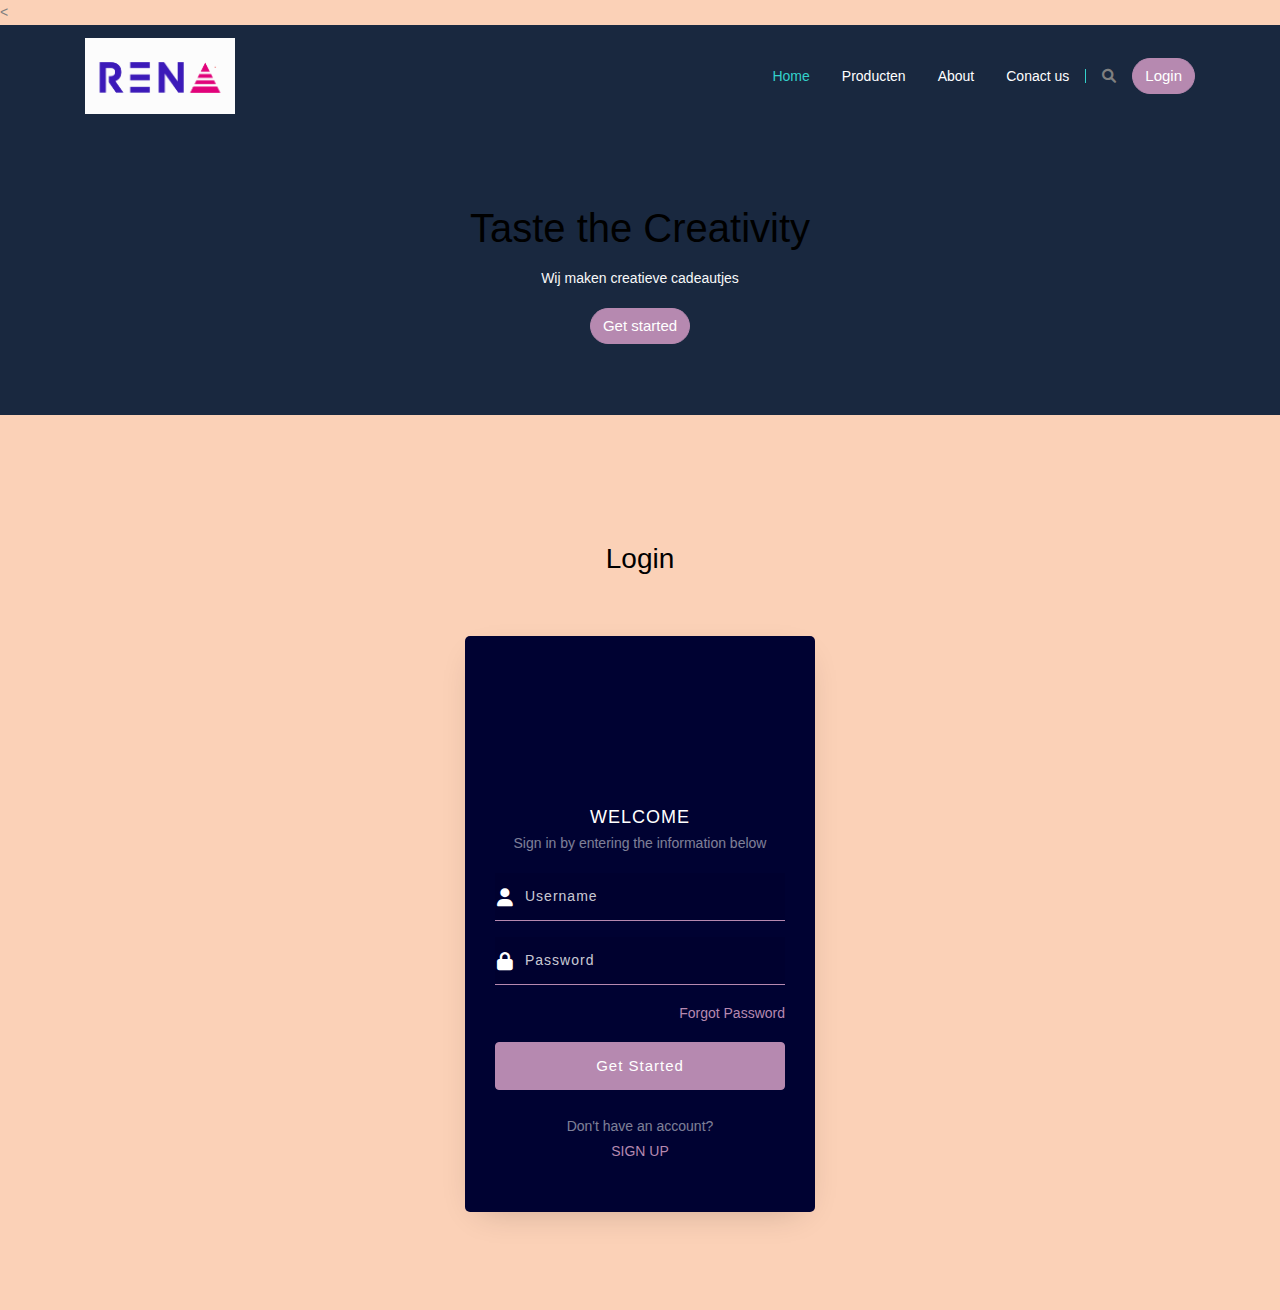
==== login.html @ e77331bd "form aanpaseing" ====
<<!DOCTYPE html>
<html lang="en">
<head>
    <meta charset="UTF-8">
    <meta name="viewport" content="width=device-width, initial-scale=1.0">
    <title>Document</title>
    <link rel="stylesheet" href="css/bootstrap.min.css">
    <link rel="stylesheet" href="css/all.min.css">
    <link rel="stylesheet" href="css/rena.css">
</head>
       <body>
         <!--start navbar-->

        
         <nav class="navbar navbar-expand-lg sticky-top">
            <div class="container">
              <a class="navbar-brand" href="#"><img src="imags/logo.png" alt="" width="150px"></a>
              <button class="navbar-toggler" type="button" data-bs-toggle="collapse" data-bs-target="#main" aria-controls="main" aria-expanded="false" aria-label="Toggle navigation">
                <i class="fa-solid fa-bars"></i>              </button>
              <div class="collapse navbar-collapse" id="main">
                <ul class="navbar-nav ms-auto mb-2 mb-lg-0">
                  <li class="nav-item">
                    <a class="nav-link p-lg-3 active" aria-current="page" href="index.html">Home</a>
                  </li>
                  <li class="nav-item">
                    <a class="nav-link p-lg-3 " href="#">Producten</a>
                  </li>
                  <li class="nav-item">
                    <a class="nav-link p-lg-3 " href="#">About </a>
                  </li>
                  <li class="nav-item">
                    <a class="nav-link p-lg-3 " href="#">Conact us</a>
                  </li>
                </ul>
                <div class="search ps-3 pe-3">
                  <i class="fa-solid fa-magnifying-glass"></i>
                </div>
                <a class="btn btn-primary rounded-pill main-btn"  target="_blank" href="login.html">Login </a>
              </div>
            </div>
          </nav>
    

        <!--End navbar-->

        <!--landing-->

            <div class="landing d-flex justify-content-center align-items-center">
              <div class="text-center text-light">
                  <h1>Taste the Creativity</h1>
                  <p>Wij maken creatieve cadeautjes</p>
                  <a class="btn btn-primary rounded-pill main-btn" href="">Get started</a>
              </div>
            </div>
            
          <!--landing-->
<br>


    <!--start form-->

        <section class="ftco-section">
            <div class="container">
            <div class="row justify-content-center">
            <div class="col-md-6 text-center mb-5">
            <h2 class="heading-section">Login</h2>
            </div>
            </div>
            <div class="row justify-content-center">
            <div class="col-md-6 col-lg-4">
            <div class="login-wrap py-5">
            <div class="img d-flex align-items-center justify-content-center" style="background-image: url(images/bg.jpg);"></div>
            <h3 class="text-center mb-0">Welcome</h3>
            <p class="text-center">Sign in by entering the information below</p>
            <form action="#" class="login-form">
            <div class="form-group">
            <div class="icon d-flex align-items-center justify-content-center"><span class="fa fa-user"></span></div>
            <input type="text" class="form-control" placeholder="Username" required="">
            </div>
            <div class="form-group">
            <div class="icon d-flex align-items-center justify-content-center"><span class="fa fa-lock"></span></div>
            <input type="password" class="form-control" placeholder="Password" required="">
            </div>
            <div class="form-group d-md-flex">
            <div class="w-100 text-md-right">
            <a href="#">Forgot Password</a>
            </div>
            </div>
            <div class="form-group">
            <button type="submit" class="btn form-control btn-primary rounded submit px-3">Get Started</button>
            </div>
            </form>
            <div class="w-100 text-center mt-4 text">
            <p class="mb-0">Don't have an account?</p>
            <a href="#">Sign Up</a>
            </div>
            </div>
            </div>
            </div>
            </div>
            </section>
            <!--end form-->

       </body>
</html>
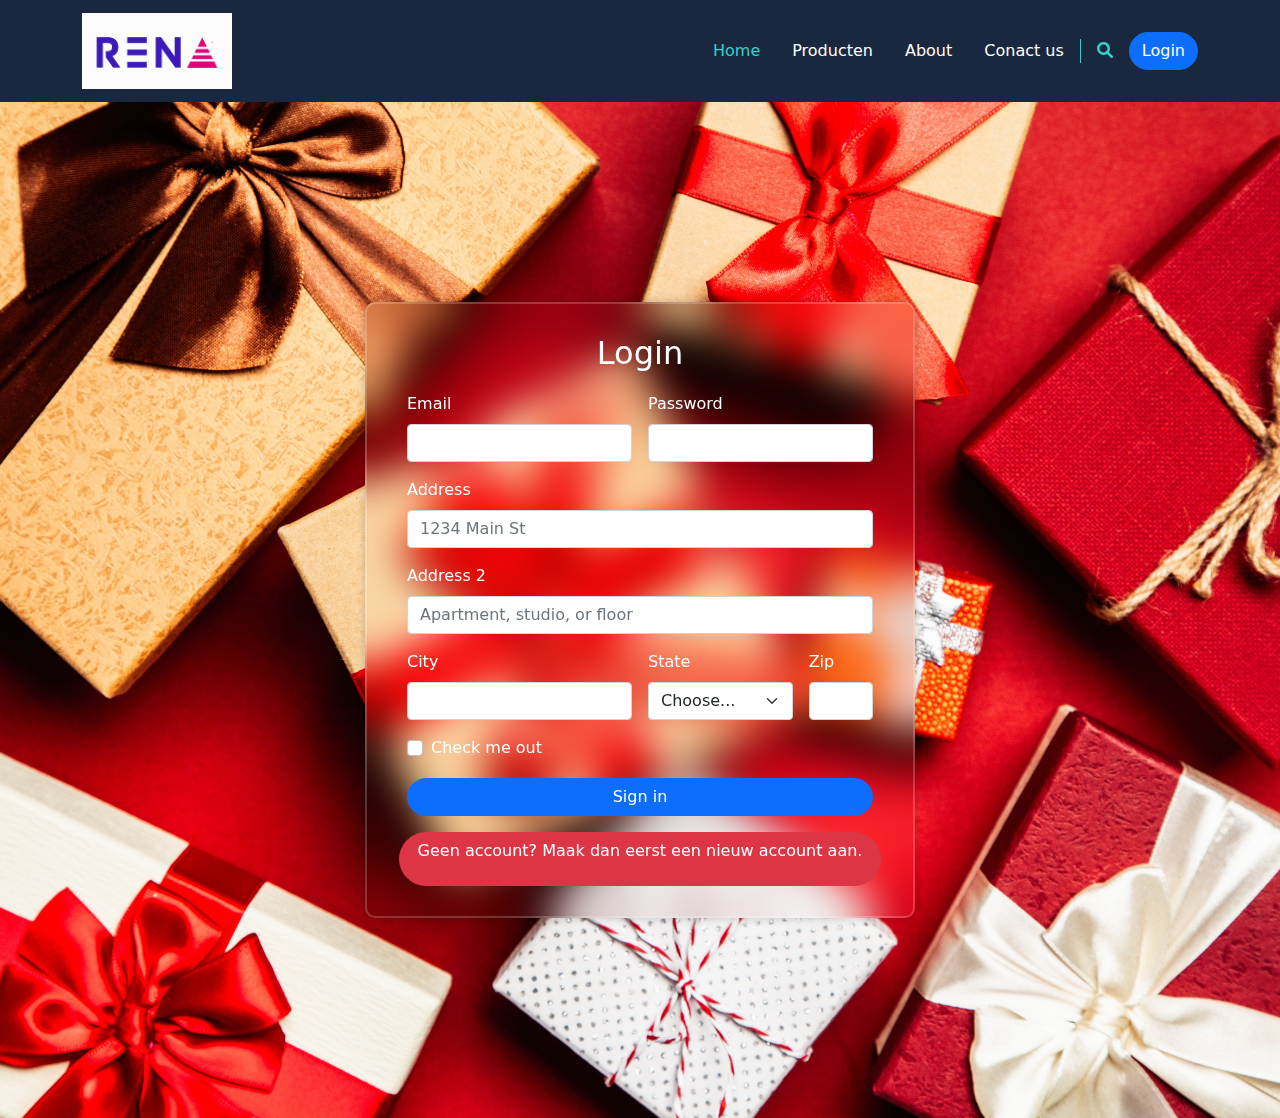
==== commit db2887dc: "form login" ====
--- a/login.html
+++ b/login.html
@@ -1,4 +1,4 @@
-<<!DOCTYPE html>
+<!DOCTYPE html>
 <html lang="en">
 <head>
     <meta charset="UTF-8">
@@ -8,98 +8,109 @@
     <link rel="stylesheet" href="css/all.min.css">
     <link rel="stylesheet" href="css/rena.css">
 </head>
-       <body>
-         <!--start navbar-->
+          <body>
+
+        <!--start navbar-->
 
         
-         <nav class="navbar navbar-expand-lg sticky-top">
-            <div class="container">
-              <a class="navbar-brand" href="#"><img src="imags/logo.png" alt="" width="150px"></a>
-              <button class="navbar-toggler" type="button" data-bs-toggle="collapse" data-bs-target="#main" aria-controls="main" aria-expanded="false" aria-label="Toggle navigation">
-                <i class="fa-solid fa-bars"></i>              </button>
-              <div class="collapse navbar-collapse" id="main">
-                <ul class="navbar-nav ms-auto mb-2 mb-lg-0">
-                  <li class="nav-item">
-                    <a class="nav-link p-lg-3 active" aria-current="page" href="index.html">Home</a>
-                  </li>
-                  <li class="nav-item">
-                    <a class="nav-link p-lg-3 " href="#">Producten</a>
-                  </li>
-                  <li class="nav-item">
-                    <a class="nav-link p-lg-3 " href="#">About </a>
-                  </li>
-                  <li class="nav-item">
-                    <a class="nav-link p-lg-3 " href="#">Conact us</a>
-                  </li>
-                </ul>
-                <div class="search ps-3 pe-3">
-                  <i class="fa-solid fa-magnifying-glass"></i>
-                </div>
-                <a class="btn btn-primary rounded-pill main-btn"  target="_blank" href="login.html">Login </a>
+        <nav class="navbar navbar-expand-lg sticky-top">
+          <div class="container">
+            <a class="navbar-brand" href="#"><img src="imags/logo.png" alt="" width="150px"></a>
+            <button class="navbar-toggler" type="button" data-bs-toggle="collapse" data-bs-target="#main" aria-controls="main" aria-expanded="false" aria-label="Toggle navigation">
+              <i class="fa-solid fa-bars"></i>              </button>
+            <div class="collapse navbar-collapse" id="main">
+              <ul class="navbar-nav ms-auto mb-2 mb-lg-0">
+                <li class="nav-item">
+                  <a class="nav-link p-lg-3 active" aria-current="page" href="index.html">Home</a>
+                </li>
+                <li class="nav-item">
+                  <a class="nav-link p-lg-3 " href="#">Producten</a>
+                </li>
+                <li class="nav-item">
+                  <a class="nav-link p-lg-3 " href="#">About </a>
+                </li>
+                <li class="nav-item">
+                  <a class="nav-link p-lg-3 " href="#">Conact us</a>
+                </li>
+              </ul>
+              <div class="search ps-3 pe-3">
+                <i class="fa-solid fa-magnifying-glass"></i>
               </div>
+              <a class="btn btn-primary rounded-pill main-btn"  target="_blank" href="login.html">Login </a>
             </div>
-          </nav>
-    
+          </div>
+        </nav>
+  
 
-        <!--End navbar-->
+      <!--End navbar-->
 
-        <!--landing-->
-
-            <div class="landing d-flex justify-content-center align-items-center">
-              <div class="text-center text-light">
-                  <h1>Taste the Creativity</h1>
-                  <p>Wij maken creatieve cadeautjes</p>
-                  <a class="btn btn-primary rounded-pill main-btn" href="">Get started</a>
-              </div>
-            </div>
-            
-          <!--landing-->
-<br>
 
 
     <!--start form-->
 
-        <section class="ftco-section">
-            <div class="container">
-            <div class="row justify-content-center">
-            <div class="col-md-6 text-center mb-5">
-            <h2 class="heading-section">Login</h2>
+        
+     <div class="formlogind">
+      <div class="backgrnodfrom">
+           <div class="login-container">
+            <h2>Login</h2>
+           <form class="row g-3">
+            <div class="col-md-6">
+              <label for="inputEmail4" class="form-label">Email</label>
+              <input type="email" class="form-control" id="inputEmail4">
             </div>
+            <div class="col-md-6">
+              <label for="inputPassword4" class="form-label">Password</label>
+              <input type="password" class="form-control" id="inputPassword4">
             </div>
-            <div class="row justify-content-center">
-            <div class="col-md-6 col-lg-4">
-            <div class="login-wrap py-5">
-            <div class="img d-flex align-items-center justify-content-center" style="background-image: url(images/bg.jpg);"></div>
-            <h3 class="text-center mb-0">Welcome</h3>
-            <p class="text-center">Sign in by entering the information below</p>
-            <form action="#" class="login-form">
-            <div class="form-group">
-            <div class="icon d-flex align-items-center justify-content-center"><span class="fa fa-user"></span></div>
-            <input type="text" class="form-control" placeholder="Username" required="">
+            <div class="col-12">
+              <label for="inputAddress" class="form-label">Address</label>
+              <input type="text" class="form-control" id="inputAddress" placeholder="1234 Main St">
             </div>
-            <div class="form-group">
-            <div class="icon d-flex align-items-center justify-content-center"><span class="fa fa-lock"></span></div>
-            <input type="password" class="form-control" placeholder="Password" required="">
+            <div class="col-12">
+              <label for="inputAddress2" class="form-label">Address 2</label>
+              <input type="text" class="form-control" id="inputAddress2" placeholder="Apartment, studio, or floor">
             </div>
-            <div class="form-group d-md-flex">
-            <div class="w-100 text-md-right">
-            <a href="#">Forgot Password</a>
+            <div class="col-md-6">
+              <label for="inputCity" class="form-label">City</label>
+              <input type="text" class="form-control" id="inputCity">
             </div>
+            <div class="col-md-4">
+              <label for="inputState" class="form-label">State</label>
+              <select id="inputState" class="form-select">
+                <option selected>Choose...</option>
+                <option>...</option>
+              </select>
             </div>
-            <div class="form-group">
-            <button type="submit" class="btn form-control btn-primary rounded submit px-3">Get Started</button>
+            <div class="col-md-2">
+              <label for="inputZip" class="form-label">Zip</label>
+              <input type="text" class="form-control" id="inputZip">
             </div>
-            </form>
-            <div class="w-100 text-center mt-4 text">
-            <p class="mb-0">Don't have an account?</p>
-            <a href="#">Sign Up</a>
+            <div class="col-12">
+              <div class="form-check">
+                <input class="form-check-input" type="checkbox" id="gridCheck">
+                <label class="form-check-label" for="gridCheck">
+                 Check me out 
+                </label>
+              </div>
             </div>
+            <div class="col-12">
+              <button type="submit" class="btn btn-primary w-100 rounded-pill">Sign in</button>
             </div>
+            <div class="registeren btn btn-danger w-60 rounded-pill">
+            <div class="register-link gray-100">
+              <p>Geen account? Maak dan eerst een nieuw account aan. </div>
             </div>
-            </div>
-            </div>
-            </section>
+          </div> 
+        </div>
+          </form></div>
+        
             <!--end form-->
 
+
+
+             <!--js fils-->
+    <script src="js/bootstrap.bundle.min.js"></script>
+    <script src="js/all.min.js"></script>
+<!-- End js fils-->
        </body>
 </html>--- a/css/rena.css
+++ b/css/rena.css
@@ -90,8228 +90,60 @@
 
    /*form css van login 9 */
 
-   /*!
- * Bootstrap v4.3.1 (https://getbootstrap.com/)
- * Copyright 2011-2019 The Bootstrap Authors
- * Copyright 2011-2019 Twitter, Inc.
- * Licensed under MIT (https://github.com/twbs/bootstrap/blob/master/LICENSE)
- */
+   .login-container {
+    width: 550px;
+    background: transparent;
+    border: 2px solid  rgb(255, 255, 250, .2);
+    backdrop-filter: blur(20px);
+    box-shadow: 0 0 10px rgba(0, 0, 0, .2);
+    color: white;
+    border-radius: 10px;
+    padding: 30px 40px;
+    margin: 200px;
+  }
+  
+  .login-container h2 {
+    text-align: center;
+    margin-bottom: 20px;
+  }
+  
+  .input-field {
+    margin-bottom: 20px;
+  }
+  
+  .input-field label {
+    display: block;
+    margin-bottom: 5px;
+  }
+  
+  .input-field input {
+    width: 100%;
+    padding: 5px;
+    box-sizing: border-box;
+  }
+  
+  .login-btn {
+    width: 100%;
+    padding: 8px;
+    background-color: #007BFF;
+    color: white;
+    border: none;
+    cursor: pointer;
+    transition: background-color 0.3s;
+  }
+  
+  .login-btn:hover {
+    background-color: #0056b3;
+  }
+  
+  .formlogind{
+  display: flex;
+  justify-content: center;
+  align-items: center;
+  min-width: 100vh;
+    background: url(/imags/pexels-george-dolgikh-1666065.jpg) no-repeat;
+    background-size: cover;
+    background-position: center;
+  }
 
-  bottom: -.25em; }
-
-  sup {
-    top: -.5em; }
-  
-  a {
-    color: #007bff;
-    text-decoration: none;
-    background-color: transparent; }
-    a:hover {
-      color: #0056b3;
-      text-decoration: underline; }
-  
-  a:not([href]):not([tabindex]) {
-    color: inherit;
-    text-decoration: none; }
-    a:not([href]):not([tabindex]):hover, a:not([href]):not([tabindex]):focus {
-      color: inherit;
-      text-decoration: none; }
-    a:not([href]):not([tabindex]):focus {
-      outline: 0; }
-  
-  pre,
-  code,
-  kbd,
-  samp {
-    font-family: SFMono-Regular, Menlo, Monaco, Consolas, "Liberation Mono", "Courier New", monospace;
-    font-size: 1em; }
-  
-  pre {
-    margin-top: 0;
-    margin-bottom: 1rem;
-    overflow: auto; }
-  
-  figure {
-    margin: 0 0 1rem; }
-  
-  img {
-    vertical-align: middle;
-    border-style: none; }
-  
-  svg {
-    overflow: hidden;
-    vertical-align: middle; }
-  
-  table {
-    border-collapse: collapse; }
-  
-  caption {
-    padding-top: 0.75rem;
-    padding-bottom: 0.75rem;
-    color: #6c757d;
-    text-align: left;
-    caption-side: bottom; }
-  
-  th {
-    text-align: inherit; }
-  
-  label {
-    display: inline-block;
-    margin-bottom: 0.5rem; }
-  
-  button {
-    border-radius: 0; }
-  
-  button:focus {
-    outline: 1px dotted;
-    outline: 5px auto -webkit-focus-ring-color; }
-  
-  input,
-  button,
-  select,
-  optgroup,
-  textarea {
-    margin: 0;
-    font-family: inherit;
-    font-size: inherit;
-    line-height: inherit; }
-  
-  button,
-  input {
-    overflow: visible; }
-  
-  button,
-  select {
-    text-transform: none; }
-  
-  select {
-    word-wrap: normal; }
-  
-  button,
-  [type="button"],
-  [type="reset"],
-  [type="submit"] {
-    -webkit-appearance: button; }
-  
-  button:not(:disabled),
-  [type="button"]:not(:disabled),
-  [type="reset"]:not(:disabled),
-  [type="submit"]:not(:disabled) {
-    cursor: pointer; }
-  
-  button::-moz-focus-inner,
-  [type="button"]::-moz-focus-inner,
-  [type="reset"]::-moz-focus-inner,
-  [type="submit"]::-moz-focus-inner {
-    padding: 0;
-    border-style: none; }
-  
-  input[type="radio"],
-  input[type="checkbox"] {
-    -webkit-box-sizing: border-box;
-    box-sizing: border-box;
-    padding: 0; }
-  
-  input[type="date"],
-  input[type="time"],
-  input[type="datetime-local"],
-  input[type="month"] {
-    -webkit-appearance: listbox; }
-  
-  textarea {
-    overflow: auto;
-    resize: vertical; }
-  
-  fieldset {
-    min-width: 0;
-    padding: 0;
-    margin: 0;
-    border: 0; }
-  
-  legend {
-    display: block;
-    width: 100%;
-    max-width: 100%;
-    padding: 0;
-    margin-bottom: .5rem;
-    font-size: 1.5rem;
-    line-height: inherit;
-    color: inherit;
-    white-space: normal; }
-  
-  progress {
-    vertical-align: baseline; }
-  
-  [type="number"]::-webkit-inner-spin-button,
-  [type="number"]::-webkit-outer-spin-button {
-    height: auto; }
-  
-  [type="search"] {
-    outline-offset: -2px;
-    -webkit-appearance: none; }
-  
-  [type="search"]::-webkit-search-decoration {
-    -webkit-appearance: none; }
-  
-  ::-webkit-file-upload-button {
-    font: inherit;
-    -webkit-appearance: button; }
-  
-  output {
-    display: inline-block; }
-  
-  summary {
-    display: list-item;
-    cursor: pointer; }
-  
-  template {
-    display: none; }
-  
-  [hidden] {
-    display: none !important; }
-  
-  h1, h2, h3, h4, h5, h6,
-  .h1, .h2, .h3, .h4, .h5, .h6 {
-    margin-bottom: 0.5rem;
-    font-weight: 500;
-    line-height: 1.2; }
-  
-  h1, .h1 {
-    font-size: 2.5rem; }
-  
-  h2, .h2 {
-    font-size: 2rem; }
-  
-  h3, .h3 {
-    font-size: 1.75rem; }
-  
-  h4, .h4 {
-    font-size: 1.5rem; }
-  
-  h5, .h5 {
-    font-size: 1.25rem; }
-  
-  h6, .h6 {
-    font-size: 1rem; }
-  
-  .lead {
-    font-size: 1.25rem;
-    font-weight: 300; }
-  
-  .display-1 {
-    font-size: 6rem;
-    font-weight: 300;
-    line-height: 1.2; }
-  
-  .display-2 {
-    font-size: 5.5rem;
-    font-weight: 300;
-    line-height: 1.2; }
-  
-  .display-3 {
-    font-size: 4.5rem;
-    font-weight: 300;
-    line-height: 1.2; }
-  
-  .display-4 {
-    font-size: 3.5rem;
-    font-weight: 300;
-    line-height: 1.2; }
-  
-  hr {
-    margin-top: 1rem;
-    margin-bottom: 1rem;
-    border: 0;
-    border-top: 1px solid rgba(0, 0, 0, 0.1); }
-  
-  small,
-  .small {
-    font-size: 80%;
-    font-weight: 400; }
-  
-  mark,
-  .mark {
-    padding: 0.2em;
-    background-color: #fcf8e3; }
-  
-  .list-unstyled {
-    padding-left: 0;
-    list-style: none; }
-  
-  .list-inline {
-    padding-left: 0;
-    list-style: none; }
-  
-  .list-inline-item {
-    display: inline-block; }
-    .list-inline-item:not(:last-child) {
-      margin-right: 0.5rem; }
-  
-  .initialism {
-    font-size: 90%;
-    text-transform: uppercase; }
-  
-  .blockquote {
-    margin-bottom: 1rem;
-    font-size: 1.25rem; }
-  
-  .blockquote-footer {
-    display: block;
-    font-size: 80%;
-    color: #6c757d; }
-    .blockquote-footer::before {
-      content: "\2014\00A0"; }
-  
-  .img-fluid {
-    max-width: 100%;
-    height: auto; }
-  
-  .img-thumbnail {
-    padding: 0.25rem;
-    background-color: #fff;
-    border: 1px solid #dee2e6;
-    border-radius: 0.25rem;
-    max-width: 100%;
-    height: auto; }
-  
-  .figure {
-    display: inline-block; }
-  
-  .figure-img {
-    margin-bottom: 0.5rem;
-    line-height: 1; }
-  
-  .figure-caption {
-    font-size: 90%;
-    color: #6c757d; }
-  
-  code {
-    font-size: 87.5%;
-    color: #e83e8c;
-    word-break: break-word; }
-    a > code {
-      color: inherit; }
-  
-  kbd {
-    padding: 0.2rem 0.4rem;
-    font-size: 87.5%;
-    color: #fff;
-    background-color: #212529;
-    border-radius: 0.2rem; }
-    kbd kbd {
-      padding: 0;
-      font-size: 100%;
-      font-weight: 700; }
-  
-  pre {
-    display: block;
-    font-size: 87.5%;
-    color: #212529; }
-    pre code {
-      font-size: inherit;
-      color: inherit;
-      word-break: normal; }
-  
-  .pre-scrollable {
-    max-height: 340px;
-    overflow-y: scroll; }
-  
-  .container {
-    width: 100%;
-    padding-right: 15px;
-    padding-left: 15px;
-    margin-right: auto;
-    margin-left: auto; }
-    @media (min-width: 576px) {
-      .container {
-        max-width: 540px; } }
-    @media (min-width: 768px) {
-      .container {
-        max-width: 720px; } }
-    @media (min-width: 992px) {
-      .container {
-        max-width: 960px; } }
-    @media (min-width: 1200px) {
-      .container {
-        max-width: 1140px; } }
-  
-  .container-fluid {
-    width: 100%;
-    padding-right: 15px;
-    padding-left: 15px;
-    margin-right: auto;
-    margin-left: auto; }
-  
-  .row {
-    display: -webkit-box;
-    display: -ms-flexbox;
-    display: flex;
-    -ms-flex-wrap: wrap;
-    flex-wrap: wrap;
-    margin-right: -15px;
-    margin-left: -15px; }
-  
-  .no-gutters {
-    margin-right: 0;
-    margin-left: 0; }
-    .no-gutters > .col,
-    .no-gutters > [class*="col-"] {
-      padding-right: 0;
-      padding-left: 0; }
-  
-  .col-1, .col-2, .col-3, .col-4, .col-5, .col-6, .col-7, .col-8, .col-9, .col-10, .col-11, .col-12, .col,
-  .col-auto, .col-sm-1, .col-sm-2, .col-sm-3, .col-sm-4, .col-sm-5, .col-sm-6, .col-sm-7, .col-sm-8, .col-sm-9, .col-sm-10, .col-sm-11, .col-sm-12, .col-sm,
-  .col-sm-auto, .col-md-1, .col-md-2, .col-md-3, .col-md-4, .col-md-5, .col-md-6, .col-md-7, .col-md-8, .col-md-9, .col-md-10, .col-md-11, .col-md-12, .col-md,
-  .col-md-auto, .col-lg-1, .col-lg-2, .col-lg-3, .col-lg-4, .col-lg-5, .col-lg-6, .col-lg-7, .col-lg-8, .col-lg-9, .col-lg-10, .col-lg-11, .col-lg-12, .col-lg,
-  .col-lg-auto, .col-xl-1, .col-xl-2, .col-xl-3, .col-xl-4, .col-xl-5, .col-xl-6, .col-xl-7, .col-xl-8, .col-xl-9, .col-xl-10, .col-xl-11, .col-xl-12, .col-xl,
-  .col-xl-auto {
-    position: relative;
-    width: 100%;
-    padding-right: 15px;
-    padding-left: 15px; }
-  
-  .col {
-    -ms-flex-preferred-size: 0;
-    flex-basis: 0;
-    -webkit-box-flex: 1;
-    -ms-flex-positive: 1;
-    flex-grow: 1;
-    max-width: 100%; }
-  
-  .col-auto {
-    -webkit-box-flex: 0;
-    -ms-flex: 0 0 auto;
-    flex: 0 0 auto;
-    width: auto;
-    max-width: 100%; }
-  
-  .col-1 {
-    -webkit-box-flex: 0;
-    -ms-flex: 0 0 8.33333%;
-    flex: 0 0 8.33333%;
-    max-width: 8.33333%; }
-  
-  .col-2 {
-    -webkit-box-flex: 0;
-    -ms-flex: 0 0 16.66667%;
-    flex: 0 0 16.66667%;
-    max-width: 16.66667%; }
-  
-  .col-3 {
-    -webkit-box-flex: 0;
-    -ms-flex: 0 0 25%;
-    flex: 0 0 25%;
-    max-width: 25%; }
-  
-  .col-4 {
-    -webkit-box-flex: 0;
-    -ms-flex: 0 0 33.33333%;
-    flex: 0 0 33.33333%;
-    max-width: 33.33333%; }
-  
-  .col-5 {
-    -webkit-box-flex: 0;
-    -ms-flex: 0 0 41.66667%;
-    flex: 0 0 41.66667%;
-    max-width: 41.66667%; }
-  
-  .col-6 {
-    -webkit-box-flex: 0;
-    -ms-flex: 0 0 50%;
-    flex: 0 0 50%;
-    max-width: 50%; }
-  
-  .col-7 {
-    -webkit-box-flex: 0;
-    -ms-flex: 0 0 58.33333%;
-    flex: 0 0 58.33333%;
-    max-width: 58.33333%; }
-  
-  .col-8 {
-    -webkit-box-flex: 0;
-    -ms-flex: 0 0 66.66667%;
-    flex: 0 0 66.66667%;
-    max-width: 66.66667%; }
-  
-  .col-9 {
-    -webkit-box-flex: 0;
-    -ms-flex: 0 0 75%;
-    flex: 0 0 75%;
-    max-width: 75%; }
-  
-  .col-10 {
-    -webkit-box-flex: 0;
-    -ms-flex: 0 0 83.33333%;
-    flex: 0 0 83.33333%;
-    max-width: 83.33333%; }
-  
-  .col-11 {
-    -webkit-box-flex: 0;
-    -ms-flex: 0 0 91.66667%;
-    flex: 0 0 91.66667%;
-    max-width: 91.66667%; }
-  
-  .col-12 {
-    -webkit-box-flex: 0;
-    -ms-flex: 0 0 100%;
-    flex: 0 0 100%;
-    max-width: 100%; }
-  
-  .order-first {
-    -webkit-box-ordinal-group: 0;
-    -ms-flex-order: -1;
-    order: -1; }
-  
-  .order-last {
-    -webkit-box-ordinal-group: 14;
-    -ms-flex-order: 13;
-    order: 13; }
-  
-  .order-0 {
-    -webkit-box-ordinal-group: 1;
-    -ms-flex-order: 0;
-    order: 0; }
-  
-  .order-1 {
-    -webkit-box-ordinal-group: 2;
-    -ms-flex-order: 1;
-    order: 1; }
-  
-  .order-2 {
-    -webkit-box-ordinal-group: 3;
-    -ms-flex-order: 2;
-    order: 2; }
-  
-  .order-3 {
-    -webkit-box-ordinal-group: 4;
-    -ms-flex-order: 3;
-    order: 3; }
-  
-  .order-4 {
-    -webkit-box-ordinal-group: 5;
-    -ms-flex-order: 4;
-    order: 4; }
-  
-  .order-5 {
-    -webkit-box-ordinal-group: 6;
-    -ms-flex-order: 5;
-    order: 5; }
-  
-  .order-6 {
-    -webkit-box-ordinal-group: 7;
-    -ms-flex-order: 6;
-    order: 6; }
-  
-  .order-7 {
-    -webkit-box-ordinal-group: 8;
-    -ms-flex-order: 7;
-    order: 7; }
-  
-  .order-8 {
-    -webkit-box-ordinal-group: 9;
-    -ms-flex-order: 8;
-    order: 8; }
-  
-  .order-9 {
-    -webkit-box-ordinal-group: 10;
-    -ms-flex-order: 9;
-    order: 9; }
-  
-  .order-10 {
-    -webkit-box-ordinal-group: 11;
-    -ms-flex-order: 10;
-    order: 10; }
-  
-  .order-11 {
-    -webkit-box-ordinal-group: 12;
-    -ms-flex-order: 11;
-    order: 11; }
-  
-  .order-12 {
-    -webkit-box-ordinal-group: 13;
-    -ms-flex-order: 12;
-    order: 12; }
-  
-  .offset-1 {
-    margin-left: 8.33333%; }
-  
-  .offset-2 {
-    margin-left: 16.66667%; }
-  
-  .offset-3 {
-    margin-left: 25%; }
-  
-  .offset-4 {
-    margin-left: 33.33333%; }
-  
-  .offset-5 {
-    margin-left: 41.66667%; }
-  
-  .offset-6 {
-    margin-left: 50%; }
-  
-  .offset-7 {
-    margin-left: 58.33333%; }
-  
-  .offset-8 {
-    margin-left: 66.66667%; }
-  
-  .offset-9 {
-    margin-left: 75%; }
-  
-  .offset-10 {
-    margin-left: 83.33333%; }
-  
-  .offset-11 {
-    margin-left: 91.66667%; }
-  
-  @media (min-width: 576px) {
-    .col-sm {
-      -ms-flex-preferred-size: 0;
-      flex-basis: 0;
-      -webkit-box-flex: 1;
-      -ms-flex-positive: 1;
-      flex-grow: 1;
-      max-width: 100%; }
-    .col-sm-auto {
-      -webkit-box-flex: 0;
-      -ms-flex: 0 0 auto;
-      flex: 0 0 auto;
-      width: auto;
-      max-width: 100%; }
-    .col-sm-1 {
-      -webkit-box-flex: 0;
-      -ms-flex: 0 0 8.33333%;
-      flex: 0 0 8.33333%;
-      max-width: 8.33333%; }
-    .col-sm-2 {
-      -webkit-box-flex: 0;
-      -ms-flex: 0 0 16.66667%;
-      flex: 0 0 16.66667%;
-      max-width: 16.66667%; }
-    .col-sm-3 {
-      -webkit-box-flex: 0;
-      -ms-flex: 0 0 25%;
-      flex: 0 0 25%;
-      max-width: 25%; }
-    .col-sm-4 {
-      -webkit-box-flex: 0;
-      -ms-flex: 0 0 33.33333%;
-      flex: 0 0 33.33333%;
-      max-width: 33.33333%; }
-    .col-sm-5 {
-      -webkit-box-flex: 0;
-      -ms-flex: 0 0 41.66667%;
-      flex: 0 0 41.66667%;
-      max-width: 41.66667%; }
-    .col-sm-6 {
-      -webkit-box-flex: 0;
-      -ms-flex: 0 0 50%;
-      flex: 0 0 50%;
-      max-width: 50%; }
-    .col-sm-7 {
-      -webkit-box-flex: 0;
-      -ms-flex: 0 0 58.33333%;
-      flex: 0 0 58.33333%;
-      max-width: 58.33333%; }
-    .col-sm-8 {
-      -webkit-box-flex: 0;
-      -ms-flex: 0 0 66.66667%;
-      flex: 0 0 66.66667%;
-      max-width: 66.66667%; }
-    .col-sm-9 {
-      -webkit-box-flex: 0;
-      -ms-flex: 0 0 75%;
-      flex: 0 0 75%;
-      max-width: 75%; }
-    .col-sm-10 {
-      -webkit-box-flex: 0;
-      -ms-flex: 0 0 83.33333%;
-      flex: 0 0 83.33333%;
-      max-width: 83.33333%; }
-    .col-sm-11 {
-      -webkit-box-flex: 0;
-      -ms-flex: 0 0 91.66667%;
-      flex: 0 0 91.66667%;
-      max-width: 91.66667%; }
-    .col-sm-12 {
-      -webkit-box-flex: 0;
-      -ms-flex: 0 0 100%;
-      flex: 0 0 100%;
-      max-width: 100%; }
-    .order-sm-first {
-      -webkit-box-ordinal-group: 0;
-      -ms-flex-order: -1;
-      order: -1; }
-    .order-sm-last {
-      -webkit-box-ordinal-group: 14;
-      -ms-flex-order: 13;
-      order: 13; }
-    .order-sm-0 {
-      -webkit-box-ordinal-group: 1;
-      -ms-flex-order: 0;
-      order: 0; }
-    .order-sm-1 {
-      -webkit-box-ordinal-group: 2;
-      -ms-flex-order: 1;
-      order: 1; }
-    .order-sm-2 {
-      -webkit-box-ordinal-group: 3;
-      -ms-flex-order: 2;
-      order: 2; }
-    .order-sm-3 {
-      -webkit-box-ordinal-group: 4;
-      -ms-flex-order: 3;
-      order: 3; }
-    .order-sm-4 {
-      -webkit-box-ordinal-group: 5;
-      -ms-flex-order: 4;
-      order: 4; }
-    .order-sm-5 {
-      -webkit-box-ordinal-group: 6;
-      -ms-flex-order: 5;
-      order: 5; }
-    .order-sm-6 {
-      -webkit-box-ordinal-group: 7;
-      -ms-flex-order: 6;
-      order: 6; }
-    .order-sm-7 {
-      -webkit-box-ordinal-group: 8;
-      -ms-flex-order: 7;
-      order: 7; }
-    .order-sm-8 {
-      -webkit-box-ordinal-group: 9;
-      -ms-flex-order: 8;
-      order: 8; }
-    .order-sm-9 {
-      -webkit-box-ordinal-group: 10;
-      -ms-flex-order: 9;
-      order: 9; }
-    .order-sm-10 {
-      -webkit-box-ordinal-group: 11;
-      -ms-flex-order: 10;
-      order: 10; }
-    .order-sm-11 {
-      -webkit-box-ordinal-group: 12;
-      -ms-flex-order: 11;
-      order: 11; }
-    .order-sm-12 {
-      -webkit-box-ordinal-group: 13;
-      -ms-flex-order: 12;
-      order: 12; }
-    .offset-sm-0 {
-      margin-left: 0; }
-    .offset-sm-1 {
-      margin-left: 8.33333%; }
-    .offset-sm-2 {
-      margin-left: 16.66667%; }
-    .offset-sm-3 {
-      margin-left: 25%; }
-    .offset-sm-4 {
-      margin-left: 33.33333%; }
-    .offset-sm-5 {
-      margin-left: 41.66667%; }
-    .offset-sm-6 {
-      margin-left: 50%; }
-    .offset-sm-7 {
-      margin-left: 58.33333%; }
-    .offset-sm-8 {
-      margin-left: 66.66667%; }
-    .offset-sm-9 {
-      margin-left: 75%; }
-    .offset-sm-10 {
-      margin-left: 83.33333%; }
-    .offset-sm-11 {
-      margin-left: 91.66667%; } }
-  
-  @media (min-width: 768px) {
-    .col-md {
-      -ms-flex-preferred-size: 0;
-      flex-basis: 0;
-      -webkit-box-flex: 1;
-      -ms-flex-positive: 1;
-      flex-grow: 1;
-      max-width: 100%; }
-    .col-md-auto {
-      -webkit-box-flex: 0;
-      -ms-flex: 0 0 auto;
-      flex: 0 0 auto;
-      width: auto;
-      max-width: 100%; }
-    .col-md-1 {
-      -webkit-box-flex: 0;
-      -ms-flex: 0 0 8.33333%;
-      flex: 0 0 8.33333%;
-      max-width: 8.33333%; }
-    .col-md-2 {
-      -webkit-box-flex: 0;
-      -ms-flex: 0 0 16.66667%;
-      flex: 0 0 16.66667%;
-      max-width: 16.66667%; }
-    .col-md-3 {
-      -webkit-box-flex: 0;
-      -ms-flex: 0 0 25%;
-      flex: 0 0 25%;
-      max-width: 25%; }
-    .col-md-4 {
-      -webkit-box-flex: 0;
-      -ms-flex: 0 0 33.33333%;
-      flex: 0 0 33.33333%;
-      max-width: 33.33333%; }
-    .col-md-5 {
-      -webkit-box-flex: 0;
-      -ms-flex: 0 0 41.66667%;
-      flex: 0 0 41.66667%;
-      max-width: 41.66667%; }
-    .col-md-6 {
-      -webkit-box-flex: 0;
-      -ms-flex: 0 0 50%;
-      flex: 0 0 50%;
-      max-width: 50%; }
-    .col-md-7 {
-      -webkit-box-flex: 0;
-      -ms-flex: 0 0 58.33333%;
-      flex: 0 0 58.33333%;
-      max-width: 58.33333%; }
-    .col-md-8 {
-      -webkit-box-flex: 0;
-      -ms-flex: 0 0 66.66667%;
-      flex: 0 0 66.66667%;
-      max-width: 66.66667%; }
-    .col-md-9 {
-      -webkit-box-flex: 0;
-      -ms-flex: 0 0 75%;
-      flex: 0 0 75%;
-      max-width: 75%; }
-    .col-md-10 {
-      -webkit-box-flex: 0;
-      -ms-flex: 0 0 83.33333%;
-      flex: 0 0 83.33333%;
-      max-width: 83.33333%; }
-    .col-md-11 {
-      -webkit-box-flex: 0;
-      -ms-flex: 0 0 91.66667%;
-      flex: 0 0 91.66667%;
-      max-width: 91.66667%; }
-    .col-md-12 {
-      -webkit-box-flex: 0;
-      -ms-flex: 0 0 100%;
-      flex: 0 0 100%;
-      max-width: 100%; }
-    .order-md-first {
-      -webkit-box-ordinal-group: 0;
-      -ms-flex-order: -1;
-      order: -1; }
-    .order-md-last {
-      -webkit-box-ordinal-group: 14;
-      -ms-flex-order: 13;
-      order: 13; }
-    .order-md-0 {
-      -webkit-box-ordinal-group: 1;
-      -ms-flex-order: 0;
-      order: 0; }
-    .order-md-1 {
-      -webkit-box-ordinal-group: 2;
-      -ms-flex-order: 1;
-      order: 1; }
-    .order-md-2 {
-      -webkit-box-ordinal-group: 3;
-      -ms-flex-order: 2;
-      order: 2; }
-    .order-md-3 {
-      -webkit-box-ordinal-group: 4;
-      -ms-flex-order: 3;
-      order: 3; }
-    .order-md-4 {
-      -webkit-box-ordinal-group: 5;
-      -ms-flex-order: 4;
-      order: 4; }
-    .order-md-5 {
-      -webkit-box-ordinal-group: 6;
-      -ms-flex-order: 5;
-      order: 5; }
-    .order-md-6 {
-      -webkit-box-ordinal-group: 7;
-      -ms-flex-order: 6;
-      order: 6; }
-    .order-md-7 {
-      -webkit-box-ordinal-group: 8;
-      -ms-flex-order: 7;
-      order: 7; }
-    .order-md-8 {
-      -webkit-box-ordinal-group: 9;
-      -ms-flex-order: 8;
-      order: 8; }
-    .order-md-9 {
-      -webkit-box-ordinal-group: 10;
-      -ms-flex-order: 9;
-      order: 9; }
-    .order-md-10 {
-      -webkit-box-ordinal-group: 11;
-      -ms-flex-order: 10;
-      order: 10; }
-    .order-md-11 {
-      -webkit-box-ordinal-group: 12;
-      -ms-flex-order: 11;
-      order: 11; }
-    .order-md-12 {
-      -webkit-box-ordinal-group: 13;
-      -ms-flex-order: 12;
-      order: 12; }
-    .offset-md-0 {
-      margin-left: 0; }
-    .offset-md-1 {
-      margin-left: 8.33333%; }
-    .offset-md-2 {
-      margin-left: 16.66667%; }
-    .offset-md-3 {
-      margin-left: 25%; }
-    .offset-md-4 {
-      margin-left: 33.33333%; }
-    .offset-md-5 {
-      margin-left: 41.66667%; }
-    .offset-md-6 {
-      margin-left: 50%; }
-    .offset-md-7 {
-      margin-left: 58.33333%; }
-    .offset-md-8 {
-      margin-left: 66.66667%; }
-    .offset-md-9 {
-      margin-left: 75%; }
-    .offset-md-10 {
-      margin-left: 83.33333%; }
-    .offset-md-11 {
-      margin-left: 91.66667%; } }
-  
-  @media (min-width: 992px) {
-    .col-lg {
-      -ms-flex-preferred-size: 0;
-      flex-basis: 0;
-      -webkit-box-flex: 1;
-      -ms-flex-positive: 1;
-      flex-grow: 1;
-      max-width: 100%; }
-    .col-lg-auto {
-      -webkit-box-flex: 0;
-      -ms-flex: 0 0 auto;
-      flex: 0 0 auto;
-      width: auto;
-      max-width: 100%; }
-    .col-lg-1 {
-      -webkit-box-flex: 0;
-      -ms-flex: 0 0 8.33333%;
-      flex: 0 0 8.33333%;
-      max-width: 8.33333%; }
-    .col-lg-2 {
-      -webkit-box-flex: 0;
-      -ms-flex: 0 0 16.66667%;
-      flex: 0 0 16.66667%;
-      max-width: 16.66667%; }
-    .col-lg-3 {
-      -webkit-box-flex: 0;
-      -ms-flex: 0 0 25%;
-      flex: 0 0 25%;
-      max-width: 25%; }
-    .col-lg-4 {
-      -webkit-box-flex: 0;
-      -ms-flex: 0 0 33.33333%;
-      flex: 0 0 33.33333%;
-      max-width: 33.33333%; }
-    .col-lg-5 {
-      -webkit-box-flex: 0;
-      -ms-flex: 0 0 41.66667%;
-      flex: 0 0 41.66667%;
-      max-width: 41.66667%; }
-    .col-lg-6 {
-      -webkit-box-flex: 0;
-      -ms-flex: 0 0 50%;
-      flex: 0 0 50%;
-      max-width: 50%; }
-    .col-lg-7 {
-      -webkit-box-flex: 0;
-      -ms-flex: 0 0 58.33333%;
-      flex: 0 0 58.33333%;
-      max-width: 58.33333%; }
-    .col-lg-8 {
-      -webkit-box-flex: 0;
-      -ms-flex: 0 0 66.66667%;
-      flex: 0 0 66.66667%;
-      max-width: 66.66667%; }
-    .col-lg-9 {
-      -webkit-box-flex: 0;
-      -ms-flex: 0 0 75%;
-      flex: 0 0 75%;
-      max-width: 75%; }
-    .col-lg-10 {
-      -webkit-box-flex: 0;
-      -ms-flex: 0 0 83.33333%;
-      flex: 0 0 83.33333%;
-      max-width: 83.33333%; }
-    .col-lg-11 {
-      -webkit-box-flex: 0;
-      -ms-flex: 0 0 91.66667%;
-      flex: 0 0 91.66667%;
-      max-width: 91.66667%; }
-    .col-lg-12 {
-      -webkit-box-flex: 0;
-      -ms-flex: 0 0 100%;
-      flex: 0 0 100%;
-      max-width: 100%; }
-    .order-lg-first {
-      -webkit-box-ordinal-group: 0;
-      -ms-flex-order: -1;
-      order: -1; }
-    .order-lg-last {
-      -webkit-box-ordinal-group: 14;
-      -ms-flex-order: 13;
-      order: 13; }
-    .order-lg-0 {
-      -webkit-box-ordinal-group: 1;
-      -ms-flex-order: 0;
-      order: 0; }
-    .order-lg-1 {
-      -webkit-box-ordinal-group: 2;
-      -ms-flex-order: 1;
-      order: 1; }
-    .order-lg-2 {
-      -webkit-box-ordinal-group: 3;
-      -ms-flex-order: 2;
-      order: 2; }
-    .order-lg-3 {
-      -webkit-box-ordinal-group: 4;
-      -ms-flex-order: 3;
-      order: 3; }
-    .order-lg-4 {
-      -webkit-box-ordinal-group: 5;
-      -ms-flex-order: 4;
-      order: 4; }
-    .order-lg-5 {
-      -webkit-box-ordinal-group: 6;
-      -ms-flex-order: 5;
-      order: 5; }
-    .order-lg-6 {
-      -webkit-box-ordinal-group: 7;
-      -ms-flex-order: 6;
-      order: 6; }
-    .order-lg-7 {
-      -webkit-box-ordinal-group: 8;
-      -ms-flex-order: 7;
-      order: 7; }
-    .order-lg-8 {
-      -webkit-box-ordinal-group: 9;
-      -ms-flex-order: 8;
-      order: 8; }
-    .order-lg-9 {
-      -webkit-box-ordinal-group: 10;
-      -ms-flex-order: 9;
-      order: 9; }
-    .order-lg-10 {
-      -webkit-box-ordinal-group: 11;
-      -ms-flex-order: 10;
-      order: 10; }
-    .order-lg-11 {
-      -webkit-box-ordinal-group: 12;
-      -ms-flex-order: 11;
-      order: 11; }
-    .order-lg-12 {
-      -webkit-box-ordinal-group: 13;
-      -ms-flex-order: 12;
-      order: 12; }
-    .offset-lg-0 {
-      margin-left: 0; }
-    .offset-lg-1 {
-      margin-left: 8.33333%; }
-    .offset-lg-2 {
-      margin-left: 16.66667%; }
-    .offset-lg-3 {
-      margin-left: 25%; }
-    .offset-lg-4 {
-      margin-left: 33.33333%; }
-    .offset-lg-5 {
-      margin-left: 41.66667%; }
-    .offset-lg-6 {
-      margin-left: 50%; }
-    .offset-lg-7 {
-      margin-left: 58.33333%; }
-    .offset-lg-8 {
-      margin-left: 66.66667%; }
-    .offset-lg-9 {
-      margin-left: 75%; }
-    .offset-lg-10 {
-      margin-left: 83.33333%; }
-    .offset-lg-11 {
-      margin-left: 91.66667%; } }
-  
-  @media (min-width: 1200px) {
-    .col-xl {
-      -ms-flex-preferred-size: 0;
-      flex-basis: 0;
-      -webkit-box-flex: 1;
-      -ms-flex-positive: 1;
-      flex-grow: 1;
-      max-width: 100%; }
-    .col-xl-auto {
-      -webkit-box-flex: 0;
-      -ms-flex: 0 0 auto;
-      flex: 0 0 auto;
-      width: auto;
-      max-width: 100%; }
-    .col-xl-1 {
-      -webkit-box-flex: 0;
-      -ms-flex: 0 0 8.33333%;
-      flex: 0 0 8.33333%;
-      max-width: 8.33333%; }
-    .col-xl-2 {
-      -webkit-box-flex: 0;
-      -ms-flex: 0 0 16.66667%;
-      flex: 0 0 16.66667%;
-      max-width: 16.66667%; }
-    .col-xl-3 {
-      -webkit-box-flex: 0;
-      -ms-flex: 0 0 25%;
-      flex: 0 0 25%;
-      max-width: 25%; }
-    .col-xl-4 {
-      -webkit-box-flex: 0;
-      -ms-flex: 0 0 33.33333%;
-      flex: 0 0 33.33333%;
-      max-width: 33.33333%; }
-    .col-xl-5 {
-      -webkit-box-flex: 0;
-      -ms-flex: 0 0 41.66667%;
-      flex: 0 0 41.66667%;
-      max-width: 41.66667%; }
-    .col-xl-6 {
-      -webkit-box-flex: 0;
-      -ms-flex: 0 0 50%;
-      flex: 0 0 50%;
-      max-width: 50%; }
-    .col-xl-7 {
-      -webkit-box-flex: 0;
-      -ms-flex: 0 0 58.33333%;
-      flex: 0 0 58.33333%;
-      max-width: 58.33333%; }
-    .col-xl-8 {
-      -webkit-box-flex: 0;
-      -ms-flex: 0 0 66.66667%;
-      flex: 0 0 66.66667%;
-      max-width: 66.66667%; }
-    .col-xl-9 {
-      -webkit-box-flex: 0;
-      -ms-flex: 0 0 75%;
-      flex: 0 0 75%;
-      max-width: 75%; }
-    .col-xl-10 {
-      -webkit-box-flex: 0;
-      -ms-flex: 0 0 83.33333%;
-      flex: 0 0 83.33333%;
-      max-width: 83.33333%; }
-    .col-xl-11 {
-      -webkit-box-flex: 0;
-      -ms-flex: 0 0 91.66667%;
-      flex: 0 0 91.66667%;
-      max-width: 91.66667%; }
-    .col-xl-12 {
-      -webkit-box-flex: 0;
-      -ms-flex: 0 0 100%;
-      flex: 0 0 100%;
-      max-width: 100%; }
-    .order-xl-first {
-      -webkit-box-ordinal-group: 0;
-      -ms-flex-order: -1;
-      order: -1; }
-    .order-xl-last {
-      -webkit-box-ordinal-group: 14;
-      -ms-flex-order: 13;
-      order: 13; }
-    .order-xl-0 {
-      -webkit-box-ordinal-group: 1;
-      -ms-flex-order: 0;
-      order: 0; }
-    .order-xl-1 {
-      -webkit-box-ordinal-group: 2;
-      -ms-flex-order: 1;
-      order: 1; }
-    .order-xl-2 {
-      -webkit-box-ordinal-group: 3;
-      -ms-flex-order: 2;
-      order: 2; }
-    .order-xl-3 {
-      -webkit-box-ordinal-group: 4;
-      -ms-flex-order: 3;
-      order: 3; }
-    .order-xl-4 {
-      -webkit-box-ordinal-group: 5;
-      -ms-flex-order: 4;
-      order: 4; }
-    .order-xl-5 {
-      -webkit-box-ordinal-group: 6;
-      -ms-flex-order: 5;
-      order: 5; }
-    .order-xl-6 {
-      -webkit-box-ordinal-group: 7;
-      -ms-flex-order: 6;
-      order: 6; }
-    .order-xl-7 {
-      -webkit-box-ordinal-group: 8;
-      -ms-flex-order: 7;
-      order: 7; }
-    .order-xl-8 {
-      -webkit-box-ordinal-group: 9;
-      -ms-flex-order: 8;
-      order: 8; }
-    .order-xl-9 {
-      -webkit-box-ordinal-group: 10;
-      -ms-flex-order: 9;
-      order: 9; }
-    .order-xl-10 {
-      -webkit-box-ordinal-group: 11;
-      -ms-flex-order: 10;
-      order: 10; }
-    .order-xl-11 {
-      -webkit-box-ordinal-group: 12;
-      -ms-flex-order: 11;
-      order: 11; }
-    .order-xl-12 {
-      -webkit-box-ordinal-group: 13;
-      -ms-flex-order: 12;
-      order: 12; }
-    .offset-xl-0 {
-      margin-left: 0; }
-    .offset-xl-1 {
-      margin-left: 8.33333%; }
-    .offset-xl-2 {
-      margin-left: 16.66667%; }
-    .offset-xl-3 {
-      margin-left: 25%; }
-    .offset-xl-4 {
-      margin-left: 33.33333%; }
-    .offset-xl-5 {
-      margin-left: 41.66667%; }
-    .offset-xl-6 {
-      margin-left: 50%; }
-    .offset-xl-7 {
-      margin-left: 58.33333%; }
-    .offset-xl-8 {
-      margin-left: 66.66667%; }
-    .offset-xl-9 {
-      margin-left: 75%; }
-    .offset-xl-10 {
-      margin-left: 83.33333%; }
-    .offset-xl-11 {
-      margin-left: 91.66667%; } }
-  
-  .table {
-    width: 100%;
-    margin-bottom: 1rem;
-    color: #212529; }
-    .table th,
-    .table td {
-      padding: 0.75rem;
-      vertical-align: top;
-      border-top: 1px solid #dee2e6; }
-    .table thead th {
-      vertical-align: bottom;
-      border-bottom: 2px solid #dee2e6; }
-    .table tbody + tbody {
-      border-top: 2px solid #dee2e6; }
-  
-  .table-sm th,
-  .table-sm td {
-    padding: 0.3rem; }
-  
-  .table-bordered {
-    border: 1px solid #dee2e6; }
-    .table-bordered th,
-    .table-bordered td {
-      border: 1px solid #dee2e6; }
-    .table-bordered thead th,
-    .table-bordered thead td {
-      border-bottom-width: 2px; }
-  
-  .table-borderless th,
-  .table-borderless td,
-  .table-borderless thead th,
-  .table-borderless tbody + tbody {
-    border: 0; }
-  
-  .table-striped tbody tr:nth-of-type(odd) {
-    background-color: rgba(0, 0, 0, 0.05); }
-  
-  .table-hover tbody tr:hover {
-    color: #212529;
-    background-color: rgba(0, 0, 0, 0.075); }
-  
-  .table-primary,
-  .table-primary > th,
-  .table-primary > td {
-    background-color: #b8daff; }
-  
-  .table-primary th,
-  .table-primary td,
-  .table-primary thead th,
-  .table-primary tbody + tbody {
-    border-color: #7abaff; }
-  
-  .table-hover .table-primary:hover {
-    background-color: #9fcdff; }
-    .table-hover .table-primary:hover > td,
-    .table-hover .table-primary:hover > th {
-      background-color: #9fcdff; }
-  
-  .table-secondary,
-  .table-secondary > th,
-  .table-secondary > td {
-    background-color: #d6d8db; }
-  
-  .table-secondary th,
-  .table-secondary td,
-  .table-secondary thead th,
-  .table-secondary tbody + tbody {
-    border-color: #b3b7bb; }
-  
-  .table-hover .table-secondary:hover {
-    background-color: #c8cbcf; }
-    .table-hover .table-secondary:hover > td,
-    .table-hover .table-secondary:hover > th {
-      background-color: #c8cbcf; }
-  
-  .table-success,
-  .table-success > th,
-  .table-success > td {
-    background-color: #c3e6cb; }
-  
-  .table-success th,
-  .table-success td,
-  .table-success thead th,
-  .table-success tbody + tbody {
-    border-color: #8fd19e; }
-  
-  .table-hover .table-success:hover {
-    background-color: #b1dfbb; }
-    .table-hover .table-success:hover > td,
-    .table-hover .table-success:hover > th {
-      background-color: #b1dfbb; }
-  
-  .table-info,
-  .table-info > th,
-  .table-info > td {
-    background-color: #bee5eb; }
-  
-  .table-info th,
-  .table-info td,
-  .table-info thead th,
-  .table-info tbody + tbody {
-    border-color: #86cfda; }
-  
-  .table-hover .table-info:hover {
-    background-color: #abdde5; }
-    .table-hover .table-info:hover > td,
-    .table-hover .table-info:hover > th {
-      background-color: #abdde5; }
-  
-  .table-warning,
-  .table-warning > th,
-  .table-warning > td {
-    background-color: #ffeeba; }
-  
-  .table-warning th,
-  .table-warning td,
-  .table-warning thead th,
-  .table-warning tbody + tbody {
-    border-color: #ffdf7e; }
-  
-  .table-hover .table-warning:hover {
-    background-color: #ffe8a1; }
-    .table-hover .table-warning:hover > td,
-    .table-hover .table-warning:hover > th {
-      background-color: #ffe8a1; }
-  
-  .table-danger,
-  .table-danger > th,
-  .table-danger > td {
-    background-color: #f5c6cb; }
-  
-  .table-danger th,
-  .table-danger td,
-  .table-danger thead th,
-  .table-danger tbody + tbody {
-    border-color: #ed969e; }
-  
-  .table-hover .table-danger:hover {
-    background-color: #f1b0b7; }
-    .table-hover .table-danger:hover > td,
-    .table-hover .table-danger:hover > th {
-      background-color: #f1b0b7; }
-  
-  .table-light,
-  .table-light > th,
-  .table-light > td {
-    background-color: #fdfdfe; }
-  
-  .table-light th,
-  .table-light td,
-  .table-light thead th,
-  .table-light tbody + tbody {
-    border-color: #fbfcfc; }
-  
-  .table-hover .table-light:hover {
-    background-color: #ececf6; }
-    .table-hover .table-light:hover > td,
-    .table-hover .table-light:hover > th {
-      background-color: #ececf6; }
-  
-  .table-dark,
-  .table-dark > th,
-  .table-dark > td {
-    background-color: #c6c8ca; }
-  
-  .table-dark th,
-  .table-dark td,
-  .table-dark thead th,
-  .table-dark tbody + tbody {
-    border-color: #95999c; }
-  
-  .table-hover .table-dark:hover {
-    background-color: #b9bbbe; }
-    .table-hover .table-dark:hover > td,
-    .table-hover .table-dark:hover > th {
-      background-color: #b9bbbe; }
-  
-  .table-active,
-  .table-active > th,
-  .table-active > td {
-    background-color: rgba(0, 0, 0, 0.075); }
-  
-  .table-hover .table-active:hover {
-    background-color: rgba(0, 0, 0, 0.075); }
-    .table-hover .table-active:hover > td,
-    .table-hover .table-active:hover > th {
-      background-color: rgba(0, 0, 0, 0.075); }
-  
-  .table .thead-dark th {
-    color: #fff;
-    background-color: #343a40;
-    border-color: #454d55; }
-  
-  .table .thead-light th {
-    color: #495057;
-    background-color: #e9ecef;
-    border-color: #dee2e6; }
-  
-  .table-dark {
-    color: #fff;
-    background-color: #343a40; }
-    .table-dark th,
-    .table-dark td,
-    .table-dark thead th {
-      border-color: #454d55; }
-    .table-dark.table-bordered {
-      border: 0; }
-    .table-dark.table-striped tbody tr:nth-of-type(odd) {
-      background-color: rgba(255, 255, 255, 0.05); }
-    .table-dark.table-hover tbody tr:hover {
-      color: #fff;
-      background-color: rgba(255, 255, 255, 0.075); }
-  
-  @media (max-width: 575.98px) {
-    .table-responsive-sm {
-      display: block;
-      width: 100%;
-      overflow-x: auto;
-      -webkit-overflow-scrolling: touch; }
-      .table-responsive-sm > .table-bordered {
-        border: 0; } }
-  
-  @media (max-width: 767.98px) {
-    .table-responsive-md {
-      display: block;
-      width: 100%;
-      overflow-x: auto;
-      -webkit-overflow-scrolling: touch; }
-      .table-responsive-md > .table-bordered {
-        border: 0; } }
-  
-  @media (max-width: 991.98px) {
-    .table-responsive-lg {
-      display: block;
-      width: 100%;
-      overflow-x: auto;
-      -webkit-overflow-scrolling: touch; }
-      .table-responsive-lg > .table-bordered {
-        border: 0; } }
-  
-  @media (max-width: 1199.98px) {
-    .table-responsive-xl {
-      display: block;
-      width: 100%;
-      overflow-x: auto;
-      -webkit-overflow-scrolling: touch; }
-      .table-responsive-xl > .table-bordered {
-        border: 0; } }
-  
-  .table-responsive {
-    display: block;
-    width: 100%;
-    overflow-x: auto;
-    -webkit-overflow-scrolling: touch; }
-    .table-responsive > .table-bordered {
-      border: 0; }
-  
-  .form-control {
-    display: block;
-    width: 100%;
-    height: calc(1.5em + 0.75rem + 2px);
-    padding: 0.375rem 0.75rem;
-    font-size: 1rem;
-    font-weight: 400;
-    line-height: 1.5;
-    color: #495057;
-    background-color: #fff;
-    background-clip: padding-box;
-    border: 1px solid #ced4da;
-    border-radius: 0.25rem;
-    -webkit-transition: border-color 0.15s ease-in-out, -webkit-box-shadow 0.15s ease-in-out;
-    transition: border-color 0.15s ease-in-out, -webkit-box-shadow 0.15s ease-in-out;
-    -o-transition: border-color 0.15s ease-in-out, box-shadow 0.15s ease-in-out;
-    transition: border-color 0.15s ease-in-out, box-shadow 0.15s ease-in-out;
-    transition: border-color 0.15s ease-in-out, box-shadow 0.15s ease-in-out, -webkit-box-shadow 0.15s ease-in-out; }
-    @media (prefers-reduced-motion: reduce) {
-      .form-control {
-        -webkit-transition: none;
-        -o-transition: none;
-        transition: none; } }
-    .form-control::-ms-expand {
-      background-color: transparent;
-      border: 0; }
-    .form-control:focus {
-      color: #495057;
-      background-color: #fff;
-      border-color: #80bdff;
-      outline: 0;
-      -webkit-box-shadow: 0 0 0 0.2rem rgba(0, 123, 255, 0.25);
-      box-shadow: 0 0 0 0.2rem rgba(0, 123, 255, 0.25); }
-    .form-control::-webkit-input-placeholder {
-      color: #6c757d;
-      opacity: 1; }
-    .form-control:-ms-input-placeholder {
-      color: #6c757d;
-      opacity: 1; }
-    .form-control::-ms-input-placeholder {
-      color: #6c757d;
-      opacity: 1; }
-    .form-control::placeholder {
-      color: #6c757d;
-      opacity: 1; }
-    .form-control:disabled, .form-control[readonly] {
-      background-color: #e9ecef;
-      opacity: 1; }
-  
-  select.form-control:focus::-ms-value {
-    color: #495057;
-    background-color: #fff; }
-  
-  .form-control-file,
-  .form-control-range {
-    display: block;
-    width: 100%; }
-  
-  .col-form-label {
-    padding-top: calc(0.375rem + 1px);
-    padding-bottom: calc(0.375rem + 1px);
-    margin-bottom: 0;
-    font-size: inherit;
-    line-height: 1.5; }
-  
-  .col-form-label-lg {
-    padding-top: calc(0.5rem + 1px);
-    padding-bottom: calc(0.5rem + 1px);
-    font-size: 1.25rem;
-    line-height: 1.5; }
-  
-  .col-form-label-sm {
-    padding-top: calc(0.25rem + 1px);
-    padding-bottom: calc(0.25rem + 1px);
-    font-size: 0.875rem;
-    line-height: 1.5; }
-  
-  .form-control-plaintext {
-    display: block;
-    width: 100%;
-    padding-top: 0.375rem;
-    padding-bottom: 0.375rem;
-    margin-bottom: 0;
-    line-height: 1.5;
-    color: #212529;
-    background-color: transparent;
-    border: solid transparent;
-    border-width: 1px 0; }
-    .form-control-plaintext.form-control-sm, .form-control-plaintext.form-control-lg {
-      padding-right: 0;
-      padding-left: 0; }
-  
-  .form-control-sm {
-    height: calc(1.5em + 0.5rem + 2px);
-    padding: 0.25rem 0.5rem;
-    font-size: 0.875rem;
-    line-height: 1.5;
-    border-radius: 0.2rem; }
-  
-  .form-control-lg {
-    height: calc(1.5em + 1rem + 2px);
-    padding: 0.5rem 1rem;
-    font-size: 1.25rem;
-    line-height: 1.5;
-    border-radius: 0.3rem; }
-  
-  select.form-control[size], select.form-control[multiple] {
-    height: auto; }
-  
-  textarea.form-control {
-    height: auto; }
-  
-  .form-group {
-    margin-bottom: 1rem; }
-  
-  .form-text {
-    display: block;
-    margin-top: 0.25rem; }
-  
-  .form-row {
-    display: -webkit-box;
-    display: -ms-flexbox;
-    display: flex;
-    -ms-flex-wrap: wrap;
-    flex-wrap: wrap;
-    margin-right: -5px;
-    margin-left: -5px; }
-    .form-row > .col,
-    .form-row > [class*="col-"] {
-      padding-right: 5px;
-      padding-left: 5px; }
-  
-  .form-check {
-    position: relative;
-    display: block;
-    padding-left: 1.25rem; }
-  
-  .form-check-input {
-    position: absolute;
-    margin-top: 0.3rem;
-    margin-left: -1.25rem; }
-    .form-check-input:disabled ~ .form-check-label {
-      color: #6c757d; }
-  
-  .form-check-label {
-    margin-bottom: 0; }
-  
-  .form-check-inline {
-    display: -webkit-inline-box;
-    display: -ms-inline-flexbox;
-    display: inline-flex;
-    -webkit-box-align: center;
-    -ms-flex-align: center;
-    align-items: center;
-    padding-left: 0;
-    margin-right: 0.75rem; }
-    .form-check-inline .form-check-input {
-      position: static;
-      margin-top: 0;
-      margin-right: 0.3125rem;
-      margin-left: 0; }
-  
-  .valid-feedback {
-    display: none;
-    width: 100%;
-    margin-top: 0.25rem;
-    font-size: 80%;
-    color: #28a745; }
-  
-  .valid-tooltip {
-    position: absolute;
-    top: 100%;
-    z-index: 5;
-    display: none;
-    max-width: 100%;
-    padding: 0.25rem 0.5rem;
-    margin-top: .1rem;
-    font-size: 0.875rem;
-    line-height: 1.5;
-    color: #fff;
-    background-color: rgba(40, 167, 69, 0.9);
-    border-radius: 0.25rem; }
-  
-  .was-validated .form-control:valid, .form-control.is-valid {
-    border-color: #28a745;
-    padding-right: calc(1.5em + 0.75rem);
-    background-image: url("data:image/svg+xml,%3csvg xmlns='http://www.w3.org/2000/svg' viewBox='0 0 8 8'%3e%3cpath fill='%2328a745' d='M2.3 6.73L.6 4.53c-.4-1.04.46-1.4 1.1-.8l1.1 1.4 3.4-3.8c.6-.63 1.6-.27 1.2.7l-4 4.6c-.43.5-.8.4-1.1.1z'/%3e%3c/svg%3e");
-    background-repeat: no-repeat;
-    background-position: center right calc(0.375em + 0.1875rem);
-    background-size: calc(0.75em + 0.375rem) calc(0.75em + 0.375rem); }
-    .was-validated .form-control:valid:focus, .form-control.is-valid:focus {
-      border-color: #28a745;
-      -webkit-box-shadow: 0 0 0 0.2rem rgba(40, 167, 69, 0.25);
-      box-shadow: 0 0 0 0.2rem rgba(40, 167, 69, 0.25); }
-    .was-validated .form-control:valid ~ .valid-feedback,
-    .was-validated .form-control:valid ~ .valid-tooltip, .form-control.is-valid ~ .valid-feedback,
-    .form-control.is-valid ~ .valid-tooltip {
-      display: block; }
-  
-  .was-validated textarea.form-control:valid, textarea.form-control.is-valid {
-    padding-right: calc(1.5em + 0.75rem);
-    background-position: top calc(0.375em + 0.1875rem) right calc(0.375em + 0.1875rem); }
-  
-  .was-validated .custom-select:valid, .custom-select.is-valid {
-    border-color: #28a745;
-    padding-right: calc((1em + 0.75rem) * 3 / 4 + 1.75rem);
-    background: url("data:image/svg+xml,%3csvg xmlns='http://www.w3.org/2000/svg' viewBox='0 0 4 5'%3e%3cpath fill='%23343a40' d='M2 0L0 2h4zm0 5L0 3h4z'/%3e%3c/svg%3e") no-repeat right 0.75rem center/8px 10px, url("data:image/svg+xml,%3csvg xmlns='http://www.w3.org/2000/svg' viewBox='0 0 8 8'%3e%3cpath fill='%2328a745' d='M2.3 6.73L.6 4.53c-.4-1.04.46-1.4 1.1-.8l1.1 1.4 3.4-3.8c.6-.63 1.6-.27 1.2.7l-4 4.6c-.43.5-.8.4-1.1.1z'/%3e%3c/svg%3e") #fff no-repeat center right 1.75rem/calc(0.75em + 0.375rem) calc(0.75em + 0.375rem); }
-    .was-validated .custom-select:valid:focus, .custom-select.is-valid:focus {
-      border-color: #28a745;
-      -webkit-box-shadow: 0 0 0 0.2rem rgba(40, 167, 69, 0.25);
-      box-shadow: 0 0 0 0.2rem rgba(40, 167, 69, 0.25); }
-    .was-validated .custom-select:valid ~ .valid-feedback,
-    .was-validated .custom-select:valid ~ .valid-tooltip, .custom-select.is-valid ~ .valid-feedback,
-    .custom-select.is-valid ~ .valid-tooltip {
-      display: block; }
-  
-  .was-validated .form-control-file:valid ~ .valid-feedback,
-  .was-validated .form-control-file:valid ~ .valid-tooltip, .form-control-file.is-valid ~ .valid-feedback,
-  .form-control-file.is-valid ~ .valid-tooltip {
-    display: block; }
-  
-  .was-validated .form-check-input:valid ~ .form-check-label, .form-check-input.is-valid ~ .form-check-label {
-    color: #28a745; }
-  
-  .was-validated .form-check-input:valid ~ .valid-feedback,
-  .was-validated .form-check-input:valid ~ .valid-tooltip, .form-check-input.is-valid ~ .valid-feedback,
-  .form-check-input.is-valid ~ .valid-tooltip {
-    display: block; }
-  
-  .was-validated .custom-control-input:valid ~ .custom-control-label, .custom-control-input.is-valid ~ .custom-control-label {
-    color: #28a745; }
-    .was-validated .custom-control-input:valid ~ .custom-control-label::before, .custom-control-input.is-valid ~ .custom-control-label::before {
-      border-color: #28a745; }
-  
-  .was-validated .custom-control-input:valid ~ .valid-feedback,
-  .was-validated .custom-control-input:valid ~ .valid-tooltip, .custom-control-input.is-valid ~ .valid-feedback,
-  .custom-control-input.is-valid ~ .valid-tooltip {
-    display: block; }
-  
-  .was-validated .custom-control-input:valid:checked ~ .custom-control-label::before, .custom-control-input.is-valid:checked ~ .custom-control-label::before {
-    border-color: #34ce57;
-    background-color: #34ce57; }
-  
-  .was-validated .custom-control-input:valid:focus ~ .custom-control-label::before, .custom-control-input.is-valid:focus ~ .custom-control-label::before {
-    -webkit-box-shadow: 0 0 0 0.2rem rgba(40, 167, 69, 0.25);
-    box-shadow: 0 0 0 0.2rem rgba(40, 167, 69, 0.25); }
-  
-  .was-validated .custom-control-input:valid:focus:not(:checked) ~ .custom-control-label::before, .custom-control-input.is-valid:focus:not(:checked) ~ .custom-control-label::before {
-    border-color: #28a745; }
-  
-  .was-validated .custom-file-input:valid ~ .custom-file-label, .custom-file-input.is-valid ~ .custom-file-label {
-    border-color: #28a745; }
-  
-  .was-validated .custom-file-input:valid ~ .valid-feedback,
-  .was-validated .custom-file-input:valid ~ .valid-tooltip, .custom-file-input.is-valid ~ .valid-feedback,
-  .custom-file-input.is-valid ~ .valid-tooltip {
-    display: block; }
-  
-  .was-validated .custom-file-input:valid:focus ~ .custom-file-label, .custom-file-input.is-valid:focus ~ .custom-file-label {
-    border-color: #28a745;
-    -webkit-box-shadow: 0 0 0 0.2rem rgba(40, 167, 69, 0.25);
-    box-shadow: 0 0 0 0.2rem rgba(40, 167, 69, 0.25); }
-  
-  .invalid-feedback {
-    display: none;
-    width: 100%;
-    margin-top: 0.25rem;
-    font-size: 80%;
-    color: #dc3545; }
-  
-  .invalid-tooltip {
-    position: absolute;
-    top: 100%;
-    z-index: 5;
-    display: none;
-    max-width: 100%;
-    padding: 0.25rem 0.5rem;
-    margin-top: .1rem;
-    font-size: 0.875rem;
-    line-height: 1.5;
-    color: #fff;
-    background-color: rgba(220, 53, 69, 0.9);
-    border-radius: 0.25rem; }
-  
-  .was-validated .form-control:invalid, .form-control.is-invalid {
-    border-color: #dc3545;
-    padding-right: calc(1.5em + 0.75rem);
-    background-image: url("data:image/svg+xml,%3csvg xmlns='http://www.w3.org/2000/svg' fill='%23dc3545' viewBox='-2 -2 7 7'%3e%3cpath stroke='%23dc3545' d='M0 0l3 3m0-3L0 3'/%3e%3ccircle r='.5'/%3e%3ccircle cx='3' r='.5'/%3e%3ccircle cy='3' r='.5'/%3e%3ccircle cx='3' cy='3' r='.5'/%3e%3c/svg%3E");
-    background-repeat: no-repeat;
-    background-position: center right calc(0.375em + 0.1875rem);
-    background-size: calc(0.75em + 0.375rem) calc(0.75em + 0.375rem); }
-    .was-validated .form-control:invalid:focus, .form-control.is-invalid:focus {
-      border-color: #dc3545;
-      -webkit-box-shadow: 0 0 0 0.2rem rgba(220, 53, 69, 0.25);
-      box-shadow: 0 0 0 0.2rem rgba(220, 53, 69, 0.25); }
-    .was-validated .form-control:invalid ~ .invalid-feedback,
-    .was-validated .form-control:invalid ~ .invalid-tooltip, .form-control.is-invalid ~ .invalid-feedback,
-    .form-control.is-invalid ~ .invalid-tooltip {
-      display: block; }
-  
-  .was-validated textarea.form-control:invalid, textarea.form-control.is-invalid {
-    padding-right: calc(1.5em + 0.75rem);
-    background-position: top calc(0.375em + 0.1875rem) right calc(0.375em + 0.1875rem); }
-  
-  .was-validated .custom-select:invalid, .custom-select.is-invalid {
-    border-color: #dc3545;
-    padding-right: calc((1em + 0.75rem) * 3 / 4 + 1.75rem);
-    background: url("data:image/svg+xml,%3csvg xmlns='http://www.w3.org/2000/svg' viewBox='0 0 4 5'%3e%3cpath fill='%23343a40' d='M2 0L0 2h4zm0 5L0 3h4z'/%3e%3c/svg%3e") no-repeat right 0.75rem center/8px 10px, url("data:image/svg+xml,%3csvg xmlns='http://www.w3.org/2000/svg' fill='%23dc3545' viewBox='-2 -2 7 7'%3e%3cpath stroke='%23dc3545' d='M0 0l3 3m0-3L0 3'/%3e%3ccircle r='.5'/%3e%3ccircle cx='3' r='.5'/%3e%3ccircle cy='3' r='.5'/%3e%3ccircle cx='3' cy='3' r='.5'/%3e%3c/svg%3E") #fff no-repeat center right 1.75rem/calc(0.75em + 0.375rem) calc(0.75em + 0.375rem); }
-    .was-validated .custom-select:invalid:focus, .custom-select.is-invalid:focus {
-      border-color: #dc3545;
-      -webkit-box-shadow: 0 0 0 0.2rem rgba(220, 53, 69, 0.25);
-      box-shadow: 0 0 0 0.2rem rgba(220, 53, 69, 0.25); }
-    .was-validated .custom-select:invalid ~ .invalid-feedback,
-    .was-validated .custom-select:invalid ~ .invalid-tooltip, .custom-select.is-invalid ~ .invalid-feedback,
-    .custom-select.is-invalid ~ .invalid-tooltip {
-      display: block; }
-  
-  .was-validated .form-control-file:invalid ~ .invalid-feedback,
-  .was-validated .form-control-file:invalid ~ .invalid-tooltip, .form-control-file.is-invalid ~ .invalid-feedback,
-  .form-control-file.is-invalid ~ .invalid-tooltip {
-    display: block; }
-  
-  .was-validated .form-check-input:invalid ~ .form-check-label, .form-check-input.is-invalid ~ .form-check-label {
-    color: #dc3545; }
-  
-  .was-validated .form-check-input:invalid ~ .invalid-feedback,
-  .was-validated .form-check-input:invalid ~ .invalid-tooltip, .form-check-input.is-invalid ~ .invalid-feedback,
-  .form-check-input.is-invalid ~ .invalid-tooltip {
-    display: block; }
-  
-  .was-validated .custom-control-input:invalid ~ .custom-control-label, .custom-control-input.is-invalid ~ .custom-control-label {
-    color: #dc3545; }
-    .was-validated .custom-control-input:invalid ~ .custom-control-label::before, .custom-control-input.is-invalid ~ .custom-control-label::before {
-      border-color: #dc3545; }
-  
-  .was-validated .custom-control-input:invalid ~ .invalid-feedback,
-  .was-validated .custom-control-input:invalid ~ .invalid-tooltip, .custom-control-input.is-invalid ~ .invalid-feedback,
-  .custom-control-input.is-invalid ~ .invalid-tooltip {
-    display: block; }
-  
-  .was-validated .custom-control-input:invalid:checked ~ .custom-control-label::before, .custom-control-input.is-invalid:checked ~ .custom-control-label::before {
-    border-color: #e4606d;
-    background-color: #e4606d; }
-  
-  .was-validated .custom-control-input:invalid:focus ~ .custom-control-label::before, .custom-control-input.is-invalid:focus ~ .custom-control-label::before {
-    -webkit-box-shadow: 0 0 0 0.2rem rgba(220, 53, 69, 0.25);
-    box-shadow: 0 0 0 0.2rem rgba(220, 53, 69, 0.25); }
-  
-  .was-validated .custom-control-input:invalid:focus:not(:checked) ~ .custom-control-label::before, .custom-control-input.is-invalid:focus:not(:checked) ~ .custom-control-label::before {
-    border-color: #dc3545; }
-  
-  .was-validated .custom-file-input:invalid ~ .custom-file-label, .custom-file-input.is-invalid ~ .custom-file-label {
-    border-color: #dc3545; }
-  
-  .was-validated .custom-file-input:invalid ~ .invalid-feedback,
-  .was-validated .custom-file-input:invalid ~ .invalid-tooltip, .custom-file-input.is-invalid ~ .invalid-feedback,
-  .custom-file-input.is-invalid ~ .invalid-tooltip {
-    display: block; }
-  
-  .was-validated .custom-file-input:invalid:focus ~ .custom-file-label, .custom-file-input.is-invalid:focus ~ .custom-file-label {
-    border-color: #dc3545;
-    -webkit-box-shadow: 0 0 0 0.2rem rgba(220, 53, 69, 0.25);
-    box-shadow: 0 0 0 0.2rem rgba(220, 53, 69, 0.25); }
-  
-  .form-inline {
-    display: -webkit-box;
-    display: -ms-flexbox;
-    display: flex;
-    -webkit-box-orient: horizontal;
-    -webkit-box-direction: normal;
-    -ms-flex-flow: row wrap;
-    flex-flow: row wrap;
-    -webkit-box-align: center;
-    -ms-flex-align: center;
-    align-items: center; }
-    .form-inline .form-check {
-      width: 100%; }
-    @media (min-width: 576px) {
-      .form-inline label {
-        display: -webkit-box;
-        display: -ms-flexbox;
-        display: flex;
-        -webkit-box-align: center;
-        -ms-flex-align: center;
-        align-items: center;
-        -webkit-box-pack: center;
-        -ms-flex-pack: center;
-        justify-content: center;
-        margin-bottom: 0; }
-      .form-inline .form-group {
-        display: -webkit-box;
-        display: -ms-flexbox;
-        display: flex;
-        -webkit-box-flex: 0;
-        -ms-flex: 0 0 auto;
-        flex: 0 0 auto;
-        -webkit-box-orient: horizontal;
-        -webkit-box-direction: normal;
-        -ms-flex-flow: row wrap;
-        flex-flow: row wrap;
-        -webkit-box-align: center;
-        -ms-flex-align: center;
-        align-items: center;
-        margin-bottom: 0; }
-      .form-inline .form-control {
-        display: inline-block;
-        width: auto;
-        vertical-align: middle; }
-      .form-inline .form-control-plaintext {
-        display: inline-block; }
-      .form-inline .input-group,
-      .form-inline .custom-select {
-        width: auto; }
-      .form-inline .form-check {
-        display: -webkit-box;
-        display: -ms-flexbox;
-        display: flex;
-        -webkit-box-align: center;
-        -ms-flex-align: center;
-        align-items: center;
-        -webkit-box-pack: center;
-        -ms-flex-pack: center;
-        justify-content: center;
-        width: auto;
-        padding-left: 0; }
-      .form-inline .form-check-input {
-        position: relative;
-        -ms-flex-negative: 0;
-        flex-shrink: 0;
-        margin-top: 0;
-        margin-right: 0.25rem;
-        margin-left: 0; }
-      .form-inline .custom-control {
-        -webkit-box-align: center;
-        -ms-flex-align: center;
-        align-items: center;
-        -webkit-box-pack: center;
-        -ms-flex-pack: center;
-        justify-content: center; }
-      .form-inline .custom-control-label {
-        margin-bottom: 0; } }
-  
-  .btn {
-    display: inline-block;
-    font-weight: 400;
-    color: #212529;
-    text-align: center;
-    vertical-align: middle;
-    -webkit-user-select: none;
-    -moz-user-select: none;
-    -ms-user-select: none;
-    user-select: none;
-    background-color: transparent;
-    border: 1px solid transparent;
-    padding: 0.375rem 0.75rem;
-    font-size: 1rem;
-    line-height: 1.5;
-    border-radius: 0.25rem;
-    -webkit-transition: color 0.15s ease-in-out, background-color 0.15s ease-in-out, border-color 0.15s ease-in-out, -webkit-box-shadow 0.15s ease-in-out;
-    transition: color 0.15s ease-in-out, background-color 0.15s ease-in-out, border-color 0.15s ease-in-out, -webkit-box-shadow 0.15s ease-in-out;
-    -o-transition: color 0.15s ease-in-out, background-color 0.15s ease-in-out, border-color 0.15s ease-in-out, box-shadow 0.15s ease-in-out;
-    transition: color 0.15s ease-in-out, background-color 0.15s ease-in-out, border-color 0.15s ease-in-out, box-shadow 0.15s ease-in-out;
-    transition: color 0.15s ease-in-out, background-color 0.15s ease-in-out, border-color 0.15s ease-in-out, box-shadow 0.15s ease-in-out, -webkit-box-shadow 0.15s ease-in-out; }
-    @media (prefers-reduced-motion: reduce) {
-      .btn {
-        -webkit-transition: none;
-        -o-transition: none;
-        transition: none; } }
-    .btn:hover {
-      color: #212529;
-      text-decoration: none; }
-    .btn:focus, .btn.focus {
-      outline: 0;
-      -webkit-box-shadow: 0 0 0 0.2rem rgba(0, 123, 255, 0.25);
-      box-shadow: 0 0 0 0.2rem rgba(0, 123, 255, 0.25); }
-    .btn.disabled, .btn:disabled {
-      opacity: 0.65; }
-  
-  a.btn.disabled,
-  fieldset:disabled a.btn {
-    pointer-events: none; }
-  
-  .btn-primary {
-    color: #fff;
-    background-color: #007bff;
-    border-color: #007bff; }
-    .btn-primary:hover {
-      color: #fff;
-      background-color: #0069d9;
-      border-color: #0062cc; }
-    .btn-primary:focus, .btn-primary.focus {
-      -webkit-box-shadow: 0 0 0 0.2rem rgba(38, 143, 255, 0.5);
-      box-shadow: 0 0 0 0.2rem rgba(38, 143, 255, 0.5); }
-    .btn-primary.disabled, .btn-primary:disabled {
-      color: #fff;
-      background-color: #007bff;
-      border-color: #007bff; }
-    .btn-primary:not(:disabled):not(.disabled):active, .btn-primary:not(:disabled):not(.disabled).active,
-    .show > .btn-primary.dropdown-toggle {
-      color: #fff;
-      background-color: #0062cc;
-      border-color: #005cbf; }
-      .btn-primary:not(:disabled):not(.disabled):active:focus, .btn-primary:not(:disabled):not(.disabled).active:focus,
-      .show > .btn-primary.dropdown-toggle:focus {
-        -webkit-box-shadow: 0 0 0 0.2rem rgba(38, 143, 255, 0.5);
-        box-shadow: 0 0 0 0.2rem rgba(38, 143, 255, 0.5); }
-  
-  .btn-secondary {
-    color: #fff;
-    background-color: #6c757d;
-    border-color: #6c757d; }
-    .btn-secondary:hover {
-      color: #fff;
-      background-color: #5a6268;
-      border-color: #545b62; }
-    .btn-secondary:focus, .btn-secondary.focus {
-      -webkit-box-shadow: 0 0 0 0.2rem rgba(130, 138, 145, 0.5);
-      box-shadow: 0 0 0 0.2rem rgba(130, 138, 145, 0.5); }
-    .btn-secondary.disabled, .btn-secondary:disabled {
-      color: #fff;
-      background-color: #6c757d;
-      border-color: #6c757d; }
-    .btn-secondary:not(:disabled):not(.disabled):active, .btn-secondary:not(:disabled):not(.disabled).active,
-    .show > .btn-secondary.dropdown-toggle {
-      color: #fff;
-      background-color: #545b62;
-      border-color: #4e555b; }
-      .btn-secondary:not(:disabled):not(.disabled):active:focus, .btn-secondary:not(:disabled):not(.disabled).active:focus,
-      .show > .btn-secondary.dropdown-toggle:focus {
-        -webkit-box-shadow: 0 0 0 0.2rem rgba(130, 138, 145, 0.5);
-        box-shadow: 0 0 0 0.2rem rgba(130, 138, 145, 0.5); }
-  
-  .btn-success {
-    color: #fff;
-    background-color: #28a745;
-    border-color: #28a745; }
-    .btn-success:hover {
-      color: #fff;
-      background-color: #218838;
-      border-color: #1e7e34; }
-    .btn-success:focus, .btn-success.focus {
-      -webkit-box-shadow: 0 0 0 0.2rem rgba(72, 180, 97, 0.5);
-      box-shadow: 0 0 0 0.2rem rgba(72, 180, 97, 0.5); }
-    .btn-success.disabled, .btn-success:disabled {
-      color: #fff;
-      background-color: #28a745;
-      border-color: #28a745; }
-    .btn-success:not(:disabled):not(.disabled):active, .btn-success:not(:disabled):not(.disabled).active,
-    .show > .btn-success.dropdown-toggle {
-      color: #fff;
-      background-color: #1e7e34;
-      border-color: #1c7430; }
-      .btn-success:not(:disabled):not(.disabled):active:focus, .btn-success:not(:disabled):not(.disabled).active:focus,
-      .show > .btn-success.dropdown-toggle:focus {
-        -webkit-box-shadow: 0 0 0 0.2rem rgba(72, 180, 97, 0.5);
-        box-shadow: 0 0 0 0.2rem rgba(72, 180, 97, 0.5); }
-  
-  .btn-info {
-    color: #fff;
-    background-color: #17a2b8;
-    border-color: #17a2b8; }
-    .btn-info:hover {
-      color: #fff;
-      background-color: #138496;
-      border-color: #117a8b; }
-    .btn-info:focus, .btn-info.focus {
-      -webkit-box-shadow: 0 0 0 0.2rem rgba(58, 176, 195, 0.5);
-      box-shadow: 0 0 0 0.2rem rgba(58, 176, 195, 0.5); }
-    .btn-info.disabled, .btn-info:disabled {
-      color: #fff;
-      background-color: #17a2b8;
-      border-color: #17a2b8; }
-    .btn-info:not(:disabled):not(.disabled):active, .btn-info:not(:disabled):not(.disabled).active,
-    .show > .btn-info.dropdown-toggle {
-      color: #fff;
-      background-color: #117a8b;
-      border-color: #10707f; }
-      .btn-info:not(:disabled):not(.disabled):active:focus, .btn-info:not(:disabled):not(.disabled).active:focus,
-      .show > .btn-info.dropdown-toggle:focus {
-        -webkit-box-shadow: 0 0 0 0.2rem rgba(58, 176, 195, 0.5);
-        box-shadow: 0 0 0 0.2rem rgba(58, 176, 195, 0.5); }
-  
-  .btn-warning {
-    color: #212529;
-    background-color: #ffc107;
-    border-color: #ffc107; }
-    .btn-warning:hover {
-      color: #212529;
-      background-color: #e0a800;
-      border-color: #d39e00; }
-    .btn-warning:focus, .btn-warning.focus {
-      -webkit-box-shadow: 0 0 0 0.2rem rgba(222, 170, 12, 0.5);
-      box-shadow: 0 0 0 0.2rem rgba(222, 170, 12, 0.5); }
-    .btn-warning.disabled, .btn-warning:disabled {
-      color: #212529;
-      background-color: #ffc107;
-      border-color: #ffc107; }
-    .btn-warning:not(:disabled):not(.disabled):active, .btn-warning:not(:disabled):not(.disabled).active,
-    .show > .btn-warning.dropdown-toggle {
-      color: #212529;
-      background-color: #d39e00;
-      border-color: #c69500; }
-      .btn-warning:not(:disabled):not(.disabled):active:focus, .btn-warning:not(:disabled):not(.disabled).active:focus,
-      .show > .btn-warning.dropdown-toggle:focus {
-        -webkit-box-shadow: 0 0 0 0.2rem rgba(222, 170, 12, 0.5);
-        box-shadow: 0 0 0 0.2rem rgba(222, 170, 12, 0.5); }
-  
-  .btn-danger {
-    color: #fff;
-    background-color: #dc3545;
-    border-color: #dc3545; }
-    .btn-danger:hover {
-      color: #fff;
-      background-color: #c82333;
-      border-color: #bd2130; }
-    .btn-danger:focus, .btn-danger.focus {
-      -webkit-box-shadow: 0 0 0 0.2rem rgba(225, 83, 97, 0.5);
-      box-shadow: 0 0 0 0.2rem rgba(225, 83, 97, 0.5); }
-    .btn-danger.disabled, .btn-danger:disabled {
-      color: #fff;
-      background-color: #dc3545;
-      border-color: #dc3545; }
-    .btn-danger:not(:disabled):not(.disabled):active, .btn-danger:not(:disabled):not(.disabled).active,
-    .show > .btn-danger.dropdown-toggle {
-      color: #fff;
-      background-color: #bd2130;
-      border-color: #b21f2d; }
-      .btn-danger:not(:disabled):not(.disabled):active:focus, .btn-danger:not(:disabled):not(.disabled).active:focus,
-      .show > .btn-danger.dropdown-toggle:focus {
-        -webkit-box-shadow: 0 0 0 0.2rem rgba(225, 83, 97, 0.5);
-        box-shadow: 0 0 0 0.2rem rgba(225, 83, 97, 0.5); }
-  
-  .btn-light {
-    color: #212529;
-    background-color: #f8f9fa;
-    border-color: #f8f9fa; }
-    .btn-light:hover {
-      color: #212529;
-      background-color: #e2e6ea;
-      border-color: #dae0e5; }
-    .btn-light:focus, .btn-light.focus {
-      -webkit-box-shadow: 0 0 0 0.2rem rgba(216, 217, 219, 0.5);
-      box-shadow: 0 0 0 0.2rem rgba(216, 217, 219, 0.5); }
-    .btn-light.disabled, .btn-light:disabled {
-      color: #212529;
-      background-color: #f8f9fa;
-      border-color: #f8f9fa; }
-    .btn-light:not(:disabled):not(.disabled):active, .btn-light:not(:disabled):not(.disabled).active,
-    .show > .btn-light.dropdown-toggle {
-      color: #212529;
-      background-color: #dae0e5;
-      border-color: #d3d9df; }
-      .btn-light:not(:disabled):not(.disabled):active:focus, .btn-light:not(:disabled):not(.disabled).active:focus,
-      .show > .btn-light.dropdown-toggle:focus {
-        -webkit-box-shadow: 0 0 0 0.2rem rgba(216, 217, 219, 0.5);
-        box-shadow: 0 0 0 0.2rem rgba(216, 217, 219, 0.5); }
-  
-  .btn-dark {
-    color: #fff;
-    background-color: #343a40;
-    border-color: #343a40; }
-    .btn-dark:hover {
-      color: #fff;
-      background-color: #23272b;
-      border-color: #1d2124; }
-    .btn-dark:focus, .btn-dark.focus {
-      -webkit-box-shadow: 0 0 0 0.2rem rgba(82, 88, 93, 0.5);
-      box-shadow: 0 0 0 0.2rem rgba(82, 88, 93, 0.5); }
-    .btn-dark.disabled, .btn-dark:disabled {
-      color: #fff;
-      background-color: #343a40;
-      border-color: #343a40; }
-    .btn-dark:not(:disabled):not(.disabled):active, .btn-dark:not(:disabled):not(.disabled).active,
-    .show > .btn-dark.dropdown-toggle {
-      color: #fff;
-      background-color: #1d2124;
-      border-color: #171a1d; }
-      .btn-dark:not(:disabled):not(.disabled):active:focus, .btn-dark:not(:disabled):not(.disabled).active:focus,
-      .show > .btn-dark.dropdown-toggle:focus {
-        -webkit-box-shadow: 0 0 0 0.2rem rgba(82, 88, 93, 0.5);
-        box-shadow: 0 0 0 0.2rem rgba(82, 88, 93, 0.5); }
-  
-  .btn-outline-primary {
-    color: #007bff;
-    border-color: #007bff; }
-    .btn-outline-primary:hover {
-      color: #fff;
-      background-color: #007bff;
-      border-color: #007bff; }
-    .btn-outline-primary:focus, .btn-outline-primary.focus {
-      -webkit-box-shadow: 0 0 0 0.2rem rgba(0, 123, 255, 0.5);
-      box-shadow: 0 0 0 0.2rem rgba(0, 123, 255, 0.5); }
-    .btn-outline-primary.disabled, .btn-outline-primary:disabled {
-      color: #007bff;
-      background-color: transparent; }
-    .btn-outline-primary:not(:disabled):not(.disabled):active, .btn-outline-primary:not(:disabled):not(.disabled).active,
-    .show > .btn-outline-primary.dropdown-toggle {
-      color: #fff;
-      background-color: #007bff;
-      border-color: #007bff; }
-      .btn-outline-primary:not(:disabled):not(.disabled):active:focus, .btn-outline-primary:not(:disabled):not(.disabled).active:focus,
-      .show > .btn-outline-primary.dropdown-toggle:focus {
-        -webkit-box-shadow: 0 0 0 0.2rem rgba(0, 123, 255, 0.5);
-        box-shadow: 0 0 0 0.2rem rgba(0, 123, 255, 0.5); }
-  
-  .btn-outline-secondary {
-    color: #6c757d;
-    border-color: #6c757d; }
-    .btn-outline-secondary:hover {
-      color: #fff;
-      background-color: #6c757d;
-      border-color: #6c757d; }
-    .btn-outline-secondary:focus, .btn-outline-secondary.focus {
-      -webkit-box-shadow: 0 0 0 0.2rem rgba(108, 117, 125, 0.5);
-      box-shadow: 0 0 0 0.2rem rgba(108, 117, 125, 0.5); }
-    .btn-outline-secondary.disabled, .btn-outline-secondary:disabled {
-      color: #6c757d;
-      background-color: transparent; }
-    .btn-outline-secondary:not(:disabled):not(.disabled):active, .btn-outline-secondary:not(:disabled):not(.disabled).active,
-    .show > .btn-outline-secondary.dropdown-toggle {
-      color: #fff;
-      background-color: #6c757d;
-      border-color: #6c757d; }
-      .btn-outline-secondary:not(:disabled):not(.disabled):active:focus, .btn-outline-secondary:not(:disabled):not(.disabled).active:focus,
-      .show > .btn-outline-secondary.dropdown-toggle:focus {
-        -webkit-box-shadow: 0 0 0 0.2rem rgba(108, 117, 125, 0.5);
-        box-shadow: 0 0 0 0.2rem rgba(108, 117, 125, 0.5); }
-  
-  .btn-outline-success {
-    color: #28a745;
-    border-color: #28a745; }
-    .btn-outline-success:hover {
-      color: #fff;
-      background-color: #28a745;
-      border-color: #28a745; }
-    .btn-outline-success:focus, .btn-outline-success.focus {
-      -webkit-box-shadow: 0 0 0 0.2rem rgba(40, 167, 69, 0.5);
-      box-shadow: 0 0 0 0.2rem rgba(40, 167, 69, 0.5); }
-    .btn-outline-success.disabled, .btn-outline-success:disabled {
-      color: #28a745;
-      background-color: transparent; }
-    .btn-outline-success:not(:disabled):not(.disabled):active, .btn-outline-success:not(:disabled):not(.disabled).active,
-    .show > .btn-outline-success.dropdown-toggle {
-      color: #fff;
-      background-color: #28a745;
-      border-color: #28a745; }
-      .btn-outline-success:not(:disabled):not(.disabled):active:focus, .btn-outline-success:not(:disabled):not(.disabled).active:focus,
-      .show > .btn-outline-success.dropdown-toggle:focus {
-        -webkit-box-shadow: 0 0 0 0.2rem rgba(40, 167, 69, 0.5);
-        box-shadow: 0 0 0 0.2rem rgba(40, 167, 69, 0.5); }
-  
-  .btn-outline-info {
-    color: #17a2b8;
-    border-color: #17a2b8; }
-    .btn-outline-info:hover {
-      color: #fff;
-      background-color: #17a2b8;
-      border-color: #17a2b8; }
-    .btn-outline-info:focus, .btn-outline-info.focus {
-      -webkit-box-shadow: 0 0 0 0.2rem rgba(23, 162, 184, 0.5);
-      box-shadow: 0 0 0 0.2rem rgba(23, 162, 184, 0.5); }
-    .btn-outline-info.disabled, .btn-outline-info:disabled {
-      color: #17a2b8;
-      background-color: transparent; }
-    .btn-outline-info:not(:disabled):not(.disabled):active, .btn-outline-info:not(:disabled):not(.disabled).active,
-    .show > .btn-outline-info.dropdown-toggle {
-      color: #fff;
-      background-color: #17a2b8;
-      border-color: #17a2b8; }
-      .btn-outline-info:not(:disabled):not(.disabled):active:focus, .btn-outline-info:not(:disabled):not(.disabled).active:focus,
-      .show > .btn-outline-info.dropdown-toggle:focus {
-        -webkit-box-shadow: 0 0 0 0.2rem rgba(23, 162, 184, 0.5);
-        box-shadow: 0 0 0 0.2rem rgba(23, 162, 184, 0.5); }
-  
-  .btn-outline-warning {
-    color: #ffc107;
-    border-color: #ffc107; }
-    .btn-outline-warning:hover {
-      color: #212529;
-      background-color: #ffc107;
-      border-color: #ffc107; }
-    .btn-outline-warning:focus, .btn-outline-warning.focus {
-      -webkit-box-shadow: 0 0 0 0.2rem rgba(255, 193, 7, 0.5);
-      box-shadow: 0 0 0 0.2rem rgba(255, 193, 7, 0.5); }
-    .btn-outline-warning.disabled, .btn-outline-warning:disabled {
-      color: #ffc107;
-      background-color: transparent; }
-    .btn-outline-warning:not(:disabled):not(.disabled):active, .btn-outline-warning:not(:disabled):not(.disabled).active,
-    .show > .btn-outline-warning.dropdown-toggle {
-      color: #212529;
-      background-color: #ffc107;
-      border-color: #ffc107; }
-      .btn-outline-warning:not(:disabled):not(.disabled):active:focus, .btn-outline-warning:not(:disabled):not(.disabled).active:focus,
-      .show > .btn-outline-warning.dropdown-toggle:focus {
-        -webkit-box-shadow: 0 0 0 0.2rem rgba(255, 193, 7, 0.5);
-        box-shadow: 0 0 0 0.2rem rgba(255, 193, 7, 0.5); }
-  
-  .btn-outline-danger {
-    color: #dc3545;
-    border-color: #dc3545; }
-    .btn-outline-danger:hover {
-      color: #fff;
-      background-color: #dc3545;
-      border-color: #dc3545; }
-    .btn-outline-danger:focus, .btn-outline-danger.focus {
-      -webkit-box-shadow: 0 0 0 0.2rem rgba(220, 53, 69, 0.5);
-      box-shadow: 0 0 0 0.2rem rgba(220, 53, 69, 0.5); }
-    .btn-outline-danger.disabled, .btn-outline-danger:disabled {
-      color: #dc3545;
-      background-color: transparent; }
-    .btn-outline-danger:not(:disabled):not(.disabled):active, .btn-outline-danger:not(:disabled):not(.disabled).active,
-    .show > .btn-outline-danger.dropdown-toggle {
-      color: #fff;
-      background-color: #dc3545;
-      border-color: #dc3545; }
-      .btn-outline-danger:not(:disabled):not(.disabled):active:focus, .btn-outline-danger:not(:disabled):not(.disabled).active:focus,
-      .show > .btn-outline-danger.dropdown-toggle:focus {
-        -webkit-box-shadow: 0 0 0 0.2rem rgba(220, 53, 69, 0.5);
-        box-shadow: 0 0 0 0.2rem rgba(220, 53, 69, 0.5); }
-  
-  .btn-outline-light {
-    color: #f8f9fa;
-    border-color: #f8f9fa; }
-    .btn-outline-light:hover {
-      color: #212529;
-      background-color: #f8f9fa;
-      border-color: #f8f9fa; }
-    .btn-outline-light:focus, .btn-outline-light.focus {
-      -webkit-box-shadow: 0 0 0 0.2rem rgba(248, 249, 250, 0.5);
-      box-shadow: 0 0 0 0.2rem rgba(248, 249, 250, 0.5); }
-    .btn-outline-light.disabled, .btn-outline-light:disabled {
-      color: #f8f9fa;
-      background-color: transparent; }
-    .btn-outline-light:not(:disabled):not(.disabled):active, .btn-outline-light:not(:disabled):not(.disabled).active,
-    .show > .btn-outline-light.dropdown-toggle {
-      color: #212529;
-      background-color: #f8f9fa;
-      border-color: #f8f9fa; }
-      .btn-outline-light:not(:disabled):not(.disabled):active:focus, .btn-outline-light:not(:disabled):not(.disabled).active:focus,
-      .show > .btn-outline-light.dropdown-toggle:focus {
-        -webkit-box-shadow: 0 0 0 0.2rem rgba(248, 249, 250, 0.5);
-        box-shadow: 0 0 0 0.2rem rgba(248, 249, 250, 0.5); }
-  
-  .btn-outline-dark {
-    color: #343a40;
-    border-color: #343a40; }
-    .btn-outline-dark:hover {
-      color: #fff;
-      background-color: #343a40;
-      border-color: #343a40; }
-    .btn-outline-dark:focus, .btn-outline-dark.focus {
-      -webkit-box-shadow: 0 0 0 0.2rem rgba(52, 58, 64, 0.5);
-      box-shadow: 0 0 0 0.2rem rgba(52, 58, 64, 0.5); }
-    .btn-outline-dark.disabled, .btn-outline-dark:disabled {
-      color: #343a40;
-      background-color: transparent; }
-    .btn-outline-dark:not(:disabled):not(.disabled):active, .btn-outline-dark:not(:disabled):not(.disabled).active,
-    .show > .btn-outline-dark.dropdown-toggle {
-      color: #fff;
-      background-color: #343a40;
-      border-color: #343a40; }
-      .btn-outline-dark:not(:disabled):not(.disabled):active:focus, .btn-outline-dark:not(:disabled):not(.disabled).active:focus,
-      .show > .btn-outline-dark.dropdown-toggle:focus {
-        -webkit-box-shadow: 0 0 0 0.2rem rgba(52, 58, 64, 0.5);
-        box-shadow: 0 0 0 0.2rem rgba(52, 58, 64, 0.5); }
-  
-  .btn-link {
-    font-weight: 400;
-    color: #007bff;
-    text-decoration: none; }
-    .btn-link:hover {
-      color: #0056b3;
-      text-decoration: underline; }
-    .btn-link:focus, .btn-link.focus {
-      text-decoration: underline;
-      -webkit-box-shadow: none;
-      box-shadow: none; }
-    .btn-link:disabled, .btn-link.disabled {
-      color: #6c757d;
-      pointer-events: none; }
-  
-  .btn-lg, .btn-group-lg > .btn {
-    padding: 0.5rem 1rem;
-    font-size: 1.25rem;
-    line-height: 1.5;
-    border-radius: 0.3rem; }
-  
-  .btn-sm, .btn-group-sm > .btn {
-    padding: 0.25rem 0.5rem;
-    font-size: 0.875rem;
-    line-height: 1.5;
-    border-radius: 0.2rem; }
-  
-  .btn-block {
-    display: block;
-    width: 100%; }
-    .btn-block + .btn-block {
-      margin-top: 0.5rem; }
-  
-  input[type="submit"].btn-block,
-  input[type="reset"].btn-block,
-  input[type="button"].btn-block {
-    width: 100%; }
-  
-  .fade {
-    -webkit-transition: opacity 0.15s linear;
-    -o-transition: opacity 0.15s linear;
-    transition: opacity 0.15s linear; }
-    @media (prefers-reduced-motion: reduce) {
-      .fade {
-        -webkit-transition: none;
-        -o-transition: none;
-        transition: none; } }
-    .fade:not(.show) {
-      opacity: 0; }
-  
-  .collapse:not(.show) {
-    display: none; }
-  
-  .collapsing {
-    position: relative;
-    height: 0;
-    overflow: hidden;
-    -webkit-transition: height 0.35s ease;
-    -o-transition: height 0.35s ease;
-    transition: height 0.35s ease; }
-    @media (prefers-reduced-motion: reduce) {
-      .collapsing {
-        -webkit-transition: none;
-        -o-transition: none;
-        transition: none; } }
-  
-  .dropup,
-  .dropright,
-  .dropdown,
-  .dropleft {
-    position: relative; }
-  
-  .dropdown-toggle {
-    white-space: nowrap; }
-    .dropdown-toggle::after {
-      display: inline-block;
-      margin-left: 0.255em;
-      vertical-align: 0.255em;
-      content: "";
-      border-top: 0.3em solid;
-      border-right: 0.3em solid transparent;
-      border-bottom: 0;
-      border-left: 0.3em solid transparent; }
-    .dropdown-toggle:empty::after {
-      margin-left: 0; }
-  
-  .dropdown-menu {
-    position: absolute;
-    top: 100%;
-    left: 0;
-    z-index: 1000;
-    display: none;
-    float: left;
-    min-width: 10rem;
-    padding: 0.5rem 0;
-    margin: 0.125rem 0 0;
-    font-size: 1rem;
-    color: #212529;
-    text-align: left;
-    list-style: none;
-    background-color: #fff;
-    background-clip: padding-box;
-    border: 1px solid rgba(0, 0, 0, 0.15);
-    border-radius: 0.25rem; }
-  
-  .dropdown-menu-left {
-    right: auto;
-    left: 0; }
-  
-  .dropdown-menu-right {
-    right: 0;
-    left: auto; }
-  
-  @media (min-width: 576px) {
-    .dropdown-menu-sm-left {
-      right: auto;
-      left: 0; }
-    .dropdown-menu-sm-right {
-      right: 0;
-      left: auto; } }
-  
-  @media (min-width: 768px) {
-    .dropdown-menu-md-left {
-      right: auto;
-      left: 0; }
-    .dropdown-menu-md-right {
-      right: 0;
-      left: auto; } }
-  
-  @media (min-width: 992px) {
-    .dropdown-menu-lg-left {
-      right: auto;
-      left: 0; }
-    .dropdown-menu-lg-right {
-      right: 0;
-      left: auto; } }
-  
-  @media (min-width: 1200px) {
-    .dropdown-menu-xl-left {
-      right: auto;
-      left: 0; }
-    .dropdown-menu-xl-right {
-      right: 0;
-      left: auto; } }
-  
-  .dropup .dropdown-menu {
-    top: auto;
-    bottom: 100%;
-    margin-top: 0;
-    margin-bottom: 0.125rem; }
-  
-  .dropup .dropdown-toggle::after {
-    display: inline-block;
-    margin-left: 0.255em;
-    vertical-align: 0.255em;
-    content: "";
-    border-top: 0;
-    border-right: 0.3em solid transparent;
-    border-bottom: 0.3em solid;
-    border-left: 0.3em solid transparent; }
-  
-  .dropup .dropdown-toggle:empty::after {
-    margin-left: 0; }
-  
-  .dropright .dropdown-menu {
-    top: 0;
-    right: auto;
-    left: 100%;
-    margin-top: 0;
-    margin-left: 0.125rem; }
-  
-  .dropright .dropdown-toggle::after {
-    display: inline-block;
-    margin-left: 0.255em;
-    vertical-align: 0.255em;
-    content: "";
-    border-top: 0.3em solid transparent;
-    border-right: 0;
-    border-bottom: 0.3em solid transparent;
-    border-left: 0.3em solid; }
-  
-  .dropright .dropdown-toggle:empty::after {
-    margin-left: 0; }
-  
-  .dropright .dropdown-toggle::after {
-    vertical-align: 0; }
-  
-  .dropleft .dropdown-menu {
-    top: 0;
-    right: 100%;
-    left: auto;
-    margin-top: 0;
-    margin-right: 0.125rem; }
-  
-  .dropleft .dropdown-toggle::after {
-    display: inline-block;
-    margin-left: 0.255em;
-    vertical-align: 0.255em;
-    content: ""; }
-  
-  .dropleft .dropdown-toggle::after {
-    display: none; }
-  
-  .dropleft .dropdown-toggle::before {
-    display: inline-block;
-    margin-right: 0.255em;
-    vertical-align: 0.255em;
-    content: "";
-    border-top: 0.3em solid transparent;
-    border-right: 0.3em solid;
-    border-bottom: 0.3em solid transparent; }
-  
-  .dropleft .dropdown-toggle:empty::after {
-    margin-left: 0; }
-  
-  .dropleft .dropdown-toggle::before {
-    vertical-align: 0; }
-  
-  .dropdown-menu[x-placement^="top"], .dropdown-menu[x-placement^="right"], .dropdown-menu[x-placement^="bottom"], .dropdown-menu[x-placement^="left"] {
-    right: auto;
-    bottom: auto; }
-  
-  .dropdown-divider {
-    height: 0;
-    margin: 0.5rem 0;
-    overflow: hidden;
-    border-top: 1px solid #e9ecef; }
-  
-  .dropdown-item {
-    display: block;
-    width: 100%;
-    padding: 0.25rem 1.5rem;
-    clear: both;
-    font-weight: 400;
-    color: #212529;
-    text-align: inherit;
-    white-space: nowrap;
-    background-color: transparent;
-    border: 0; }
-    .dropdown-item:hover, .dropdown-item:focus {
-      color: #16181b;
-      text-decoration: none;
-      background-color: #f8f9fa; }
-    .dropdown-item.active, .dropdown-item:active {
-      color: #fff;
-      text-decoration: none;
-      background-color: #007bff; }
-    .dropdown-item.disabled, .dropdown-item:disabled {
-      color: #6c757d;
-      pointer-events: none;
-      background-color: transparent; }
-  
-  .dropdown-menu.show {
-    display: block; }
-  
-  .dropdown-header {
-    display: block;
-    padding: 0.5rem 1.5rem;
-    margin-bottom: 0;
-    font-size: 0.875rem;
-    color: #6c757d;
-    white-space: nowrap; }
-  
-  .dropdown-item-text {
-    display: block;
-    padding: 0.25rem 1.5rem;
-    color: #212529; }
-  
-  .btn-group,
-  .btn-group-vertical {
-    position: relative;
-    display: -webkit-inline-box;
-    display: -ms-inline-flexbox;
-    display: inline-flex;
-    vertical-align: middle; }
-    .btn-group > .btn,
-    .btn-group-vertical > .btn {
-      position: relative;
-      -webkit-box-flex: 1;
-      -ms-flex: 1 1 auto;
-      flex: 1 1 auto; }
-      .btn-group > .btn:hover,
-      .btn-group-vertical > .btn:hover {
-        z-index: 1; }
-      .btn-group > .btn:focus, .btn-group > .btn:active, .btn-group > .btn.active,
-      .btn-group-vertical > .btn:focus,
-      .btn-group-vertical > .btn:active,
-      .btn-group-vertical > .btn.active {
-        z-index: 1; }
-  
-  .btn-toolbar {
-    display: -webkit-box;
-    display: -ms-flexbox;
-    display: flex;
-    -ms-flex-wrap: wrap;
-    flex-wrap: wrap;
-    -webkit-box-pack: start;
-    -ms-flex-pack: start;
-    justify-content: flex-start; }
-    .btn-toolbar .input-group {
-      width: auto; }
-  
-  .btn-group > .btn:not(:first-child),
-  .btn-group > .btn-group:not(:first-child) {
-    margin-left: -1px; }
-  
-  .btn-group > .btn:not(:last-child):not(.dropdown-toggle),
-  .btn-group > .btn-group:not(:last-child) > .btn {
-    border-top-right-radius: 0;
-    border-bottom-right-radius: 0; }
-  
-  .btn-group > .btn:not(:first-child),
-  .btn-group > .btn-group:not(:first-child) > .btn {
-    border-top-left-radius: 0;
-    border-bottom-left-radius: 0; }
-  
-  .dropdown-toggle-split {
-    padding-right: 0.5625rem;
-    padding-left: 0.5625rem; }
-    .dropdown-toggle-split::after,
-    .dropup .dropdown-toggle-split::after,
-    .dropright .dropdown-toggle-split::after {
-      margin-left: 0; }
-    .dropleft .dropdown-toggle-split::before {
-      margin-right: 0; }
-  
-  .btn-sm + .dropdown-toggle-split, .btn-group-sm > .btn + .dropdown-toggle-split {
-    padding-right: 0.375rem;
-    padding-left: 0.375rem; }
-  
-  .btn-lg + .dropdown-toggle-split, .btn-group-lg > .btn + .dropdown-toggle-split {
-    padding-right: 0.75rem;
-    padding-left: 0.75rem; }
-  
-  .btn-group-vertical {
-    -webkit-box-orient: vertical;
-    -webkit-box-direction: normal;
-    -ms-flex-direction: column;
-    flex-direction: column;
-    -webkit-box-align: start;
-    -ms-flex-align: start;
-    align-items: flex-start;
-    -webkit-box-pack: center;
-    -ms-flex-pack: center;
-    justify-content: center; }
-    .btn-group-vertical > .btn,
-    .btn-group-vertical > .btn-group {
-      width: 100%; }
-    .btn-group-vertical > .btn:not(:first-child),
-    .btn-group-vertical > .btn-group:not(:first-child) {
-      margin-top: -1px; }
-    .btn-group-vertical > .btn:not(:last-child):not(.dropdown-toggle),
-    .btn-group-vertical > .btn-group:not(:last-child) > .btn {
-      border-bottom-right-radius: 0;
-      border-bottom-left-radius: 0; }
-    .btn-group-vertical > .btn:not(:first-child),
-    .btn-group-vertical > .btn-group:not(:first-child) > .btn {
-      border-top-left-radius: 0;
-      border-top-right-radius: 0; }
-  
-  .btn-group-toggle > .btn,
-  .btn-group-toggle > .btn-group > .btn {
-    margin-bottom: 0; }
-    .btn-group-toggle > .btn input[type="radio"],
-    .btn-group-toggle > .btn input[type="checkbox"],
-    .btn-group-toggle > .btn-group > .btn input[type="radio"],
-    .btn-group-toggle > .btn-group > .btn input[type="checkbox"] {
-      position: absolute;
-      clip: rect(0, 0, 0, 0);
-      pointer-events: none; }
-  
-  .input-group {
-    position: relative;
-    display: -webkit-box;
-    display: -ms-flexbox;
-    display: flex;
-    -ms-flex-wrap: wrap;
-    flex-wrap: wrap;
-    -webkit-box-align: stretch;
-    -ms-flex-align: stretch;
-    align-items: stretch;
-    width: 100%; }
-    .input-group > .form-control,
-    .input-group > .form-control-plaintext,
-    .input-group > .custom-select,
-    .input-group > .custom-file {
-      position: relative;
-      -webkit-box-flex: 1;
-      -ms-flex: 1 1 auto;
-      flex: 1 1 auto;
-      width: 1%;
-      margin-bottom: 0; }
-      .input-group > .form-control + .form-control,
-      .input-group > .form-control + .custom-select,
-      .input-group > .form-control + .custom-file,
-      .input-group > .form-control-plaintext + .form-control,
-      .input-group > .form-control-plaintext + .custom-select,
-      .input-group > .form-control-plaintext + .custom-file,
-      .input-group > .custom-select + .form-control,
-      .input-group > .custom-select + .custom-select,
-      .input-group > .custom-select + .custom-file,
-      .input-group > .custom-file + .form-control,
-      .input-group > .custom-file + .custom-select,
-      .input-group > .custom-file + .custom-file {
-        margin-left: -1px; }
-    .input-group > .form-control:focus,
-    .input-group > .custom-select:focus,
-    .input-group > .custom-file .custom-file-input:focus ~ .custom-file-label {
-      z-index: 3; }
-    .input-group > .custom-file .custom-file-input:focus {
-      z-index: 4; }
-    .input-group > .form-control:not(:last-child),
-    .input-group > .custom-select:not(:last-child) {
-      border-top-right-radius: 0;
-      border-bottom-right-radius: 0; }
-    .input-group > .form-control:not(:first-child),
-    .input-group > .custom-select:not(:first-child) {
-      border-top-left-radius: 0;
-      border-bottom-left-radius: 0; }
-    .input-group > .custom-file {
-      display: -webkit-box;
-      display: -ms-flexbox;
-      display: flex;
-      -webkit-box-align: center;
-      -ms-flex-align: center;
-      align-items: center; }
-      .input-group > .custom-file:not(:last-child) .custom-file-label,
-      .input-group > .custom-file:not(:last-child) .custom-file-label::after {
-        border-top-right-radius: 0;
-        border-bottom-right-radius: 0; }
-      .input-group > .custom-file:not(:first-child) .custom-file-label {
-        border-top-left-radius: 0;
-        border-bottom-left-radius: 0; }
-  
-  .input-group-prepend,
-  .input-group-append {
-    display: -webkit-box;
-    display: -ms-flexbox;
-    display: flex; }
-    .input-group-prepend .btn,
-    .input-group-append .btn {
-      position: relative;
-      z-index: 2; }
-      .input-group-prepend .btn:focus,
-      .input-group-append .btn:focus {
-        z-index: 3; }
-    .input-group-prepend .btn + .btn,
-    .input-group-prepend .btn + .input-group-text,
-    .input-group-prepend .input-group-text + .input-group-text,
-    .input-group-prepend .input-group-text + .btn,
-    .input-group-append .btn + .btn,
-    .input-group-append .btn + .input-group-text,
-    .input-group-append .input-group-text + .input-group-text,
-    .input-group-append .input-group-text + .btn {
-      margin-left: -1px; }
-  
-  .input-group-prepend {
-    margin-right: -1px; }
-  
-  .input-group-append {
-    margin-left: -1px; }
-  
-  .input-group-text {
-    display: -webkit-box;
-    display: -ms-flexbox;
-    display: flex;
-    -webkit-box-align: center;
-    -ms-flex-align: center;
-    align-items: center;
-    padding: 0.375rem 0.75rem;
-    margin-bottom: 0;
-    font-size: 1rem;
-    font-weight: 400;
-    line-height: 1.5;
-    color: #495057;
-    text-align: center;
-    white-space: nowrap;
-    background-color: #e9ecef;
-    border: 1px solid #ced4da;
-    border-radius: 0.25rem; }
-    .input-group-text input[type="radio"],
-    .input-group-text input[type="checkbox"] {
-      margin-top: 0; }
-  
-  .input-group-lg > .form-control:not(textarea),
-  .input-group-lg > .custom-select {
-    height: calc(1.5em + 1rem + 2px); }
-  
-  .input-group-lg > .form-control,
-  .input-group-lg > .custom-select,
-  .input-group-lg > .input-group-prepend > .input-group-text,
-  .input-group-lg > .input-group-append > .input-group-text,
-  .input-group-lg > .input-group-prepend > .btn,
-  .input-group-lg > .input-group-append > .btn {
-    padding: 0.5rem 1rem;
-    font-size: 1.25rem;
-    line-height: 1.5;
-    border-radius: 0.3rem; }
-  
-  .input-group-sm > .form-control:not(textarea),
-  .input-group-sm > .custom-select {
-    height: calc(1.5em + 0.5rem + 2px); }
-  
-  .input-group-sm > .form-control,
-  .input-group-sm > .custom-select,
-  .input-group-sm > .input-group-prepend > .input-group-text,
-  .input-group-sm > .input-group-append > .input-group-text,
-  .input-group-sm > .input-group-prepend > .btn,
-  .input-group-sm > .input-group-append > .btn {
-    padding: 0.25rem 0.5rem;
-    font-size: 0.875rem;
-    line-height: 1.5;
-    border-radius: 0.2rem; }
-  
-  .input-group-lg > .custom-select,
-  .input-group-sm > .custom-select {
-    padding-right: 1.75rem; }
-  
-  .input-group > .input-group-prepend > .btn,
-  .input-group > .input-group-prepend > .input-group-text,
-  .input-group > .input-group-append:not(:last-child) > .btn,
-  .input-group > .input-group-append:not(:last-child) > .input-group-text,
-  .input-group > .input-group-append:last-child > .btn:not(:last-child):not(.dropdown-toggle),
-  .input-group > .input-group-append:last-child > .input-group-text:not(:last-child) {
-    border-top-right-radius: 0;
-    border-bottom-right-radius: 0; }
-  
-  .input-group > .input-group-append > .btn,
-  .input-group > .input-group-append > .input-group-text,
-  .input-group > .input-group-prepend:not(:first-child) > .btn,
-  .input-group > .input-group-prepend:not(:first-child) > .input-group-text,
-  .input-group > .input-group-prepend:first-child > .btn:not(:first-child),
-  .input-group > .input-group-prepend:first-child > .input-group-text:not(:first-child) {
-    border-top-left-radius: 0;
-    border-bottom-left-radius: 0; }
-  
-  .custom-control {
-    position: relative;
-    display: block;
-    min-height: 1.5rem;
-    padding-left: 1.5rem; }
-  
-  .custom-control-inline {
-    display: -webkit-inline-box;
-    display: -ms-inline-flexbox;
-    display: inline-flex;
-    margin-right: 1rem; }
-  
-  .custom-control-input {
-    position: absolute;
-    z-index: -1;
-    opacity: 0; }
-    .custom-control-input:checked ~ .custom-control-label::before {
-      color: #fff;
-      border-color: #007bff;
-      background-color: #007bff; }
-    .custom-control-input:focus ~ .custom-control-label::before {
-      -webkit-box-shadow: 0 0 0 0.2rem rgba(0, 123, 255, 0.25);
-      box-shadow: 0 0 0 0.2rem rgba(0, 123, 255, 0.25); }
-    .custom-control-input:focus:not(:checked) ~ .custom-control-label::before {
-      border-color: #80bdff; }
-    .custom-control-input:not(:disabled):active ~ .custom-control-label::before {
-      color: #fff;
-      background-color: #b3d7ff;
-      border-color: #b3d7ff; }
-    .custom-control-input:disabled ~ .custom-control-label {
-      color: #6c757d; }
-      .custom-control-input:disabled ~ .custom-control-label::before {
-        background-color: #e9ecef; }
-  
-  .custom-control-label {
-    position: relative;
-    margin-bottom: 0;
-    vertical-align: top; }
-    .custom-control-label::before {
-      position: absolute;
-      top: 0.25rem;
-      left: -1.5rem;
-      display: block;
-      width: 1rem;
-      height: 1rem;
-      pointer-events: none;
-      content: "";
-      background-color: #fff;
-      border: #adb5bd solid 1px; }
-    .custom-control-label::after {
-      position: absolute;
-      top: 0.25rem;
-      left: -1.5rem;
-      display: block;
-      width: 1rem;
-      height: 1rem;
-      content: "";
-      background: no-repeat 50% / 50% 50%; }
-  
-  .custom-checkbox .custom-control-label::before {
-    border-radius: 0.25rem; }
-  
-  .custom-checkbox .custom-control-input:checked ~ .custom-control-label::after {
-    background-image: url("data:image/svg+xml,%3csvg xmlns='http://www.w3.org/2000/svg' viewBox='0 0 8 8'%3e%3cpath fill='%23fff' d='M6.564.75l-3.59 3.612-1.538-1.55L0 4.26 2.974 7.25 8 2.193z'/%3e%3c/svg%3e"); }
-  
-  .custom-checkbox .custom-control-input:indeterminate ~ .custom-control-label::before {
-    border-color: #007bff;
-    background-color: #007bff; }
-  
-  .custom-checkbox .custom-control-input:indeterminate ~ .custom-control-label::after {
-    background-image: url("data:image/svg+xml,%3csvg xmlns='http://www.w3.org/2000/svg' viewBox='0 0 4 4'%3e%3cpath stroke='%23fff' d='M0 2h4'/%3e%3c/svg%3e"); }
-  
-  .custom-checkbox .custom-control-input:disabled:checked ~ .custom-control-label::before {
-    background-color: rgba(0, 123, 255, 0.5); }
-  
-  .custom-checkbox .custom-control-input:disabled:indeterminate ~ .custom-control-label::before {
-    background-color: rgba(0, 123, 255, 0.5); }
-  
-  .custom-radio .custom-control-label::before {
-    border-radius: 50%; }
-  
-  .custom-radio .custom-control-input:checked ~ .custom-control-label::after {
-    background-image: url("data:image/svg+xml,%3csvg xmlns='http://www.w3.org/2000/svg' viewBox='-4 -4 8 8'%3e%3ccircle r='3' fill='%23fff'/%3e%3c/svg%3e"); }
-  
-  .custom-radio .custom-control-input:disabled:checked ~ .custom-control-label::before {
-    background-color: rgba(0, 123, 255, 0.5); }
-  
-  .custom-switch {
-    padding-left: 2.25rem; }
-    .custom-switch .custom-control-label::before {
-      left: -2.25rem;
-      width: 1.75rem;
-      pointer-events: all;
-      border-radius: 0.5rem; }
-    .custom-switch .custom-control-label::after {
-      top: calc(0.25rem + 2px);
-      left: calc(-2.25rem + 2px);
-      width: calc(1rem - 4px);
-      height: calc(1rem - 4px);
-      background-color: #adb5bd;
-      border-radius: 0.5rem;
-      -webkit-transition: background-color 0.15s ease-in-out, border-color 0.15s ease-in-out, -webkit-transform 0.15s ease-in-out, -webkit-box-shadow 0.15s ease-in-out;
-      transition: background-color 0.15s ease-in-out, border-color 0.15s ease-in-out, -webkit-transform 0.15s ease-in-out, -webkit-box-shadow 0.15s ease-in-out;
-      -o-transition: transform 0.15s ease-in-out, background-color 0.15s ease-in-out, border-color 0.15s ease-in-out, box-shadow 0.15s ease-in-out;
-      transition: transform 0.15s ease-in-out, background-color 0.15s ease-in-out, border-color 0.15s ease-in-out, box-shadow 0.15s ease-in-out;
-      transition: transform 0.15s ease-in-out, background-color 0.15s ease-in-out, border-color 0.15s ease-in-out, box-shadow 0.15s ease-in-out, -webkit-transform 0.15s ease-in-out, -webkit-box-shadow 0.15s ease-in-out; }
-      @media (prefers-reduced-motion: reduce) {
-        .custom-switch .custom-control-label::after {
-          -webkit-transition: none;
-          -o-transition: none;
-          transition: none; } }
-    .custom-switch .custom-control-input:checked ~ .custom-control-label::after {
-      background-color: #fff;
-      -webkit-transform: translateX(0.75rem);
-      -ms-transform: translateX(0.75rem);
-      transform: translateX(0.75rem); }
-    .custom-switch .custom-control-input:disabled:checked ~ .custom-control-label::before {
-      background-color: rgba(0, 123, 255, 0.5); }
-  
-  .custom-select {
-    display: inline-block;
-    width: 100%;
-    height: calc(1.5em + 0.75rem + 2px);
-    padding: 0.375rem 1.75rem 0.375rem 0.75rem;
-    font-size: 1rem;
-    font-weight: 400;
-    line-height: 1.5;
-    color: #495057;
-    vertical-align: middle;
-    background: url("data:image/svg+xml,%3csvg xmlns='http://www.w3.org/2000/svg' viewBox='0 0 4 5'%3e%3cpath fill='%23343a40' d='M2 0L0 2h4zm0 5L0 3h4z'/%3e%3c/svg%3e") no-repeat right 0.75rem center/8px 10px;
-    background-color: #fff;
-    border: 1px solid #ced4da;
-    border-radius: 0.25rem;
-    -webkit-appearance: none;
-    -moz-appearance: none;
-    appearance: none; }
-    .custom-select:focus {
-      border-color: #80bdff;
-      outline: 0;
-      -webkit-box-shadow: 0 0 0 0.2rem rgba(0, 123, 255, 0.25);
-      box-shadow: 0 0 0 0.2rem rgba(0, 123, 255, 0.25); }
-      .custom-select:focus::-ms-value {
-        color: #495057;
-        background-color: #fff; }
-    .custom-select[multiple], .custom-select[size]:not([size="1"]) {
-      height: auto;
-      padding-right: 0.75rem;
-      background-image: none; }
-    .custom-select:disabled {
-      color: #6c757d;
-      background-color: #e9ecef; }
-    .custom-select::-ms-expand {
-      display: none; }
-  
-  .custom-select-sm {
-    height: calc(1.5em + 0.5rem + 2px);
-    padding-top: 0.25rem;
-    padding-bottom: 0.25rem;
-    padding-left: 0.5rem;
-    font-size: 0.875rem; }
-  
-  .custom-select-lg {
-    height: calc(1.5em + 1rem + 2px);
-    padding-top: 0.5rem;
-    padding-bottom: 0.5rem;
-    padding-left: 1rem;
-    font-size: 1.25rem; }
-  
-  .custom-file {
-    position: relative;
-    display: inline-block;
-    width: 100%;
-    height: calc(1.5em + 0.75rem + 2px);
-    margin-bottom: 0; }
-  
-  .custom-file-input {
-    position: relative;
-    z-index: 2;
-    width: 100%;
-    height: calc(1.5em + 0.75rem + 2px);
-    margin: 0;
-    opacity: 0; }
-    .custom-file-input:focus ~ .custom-file-label {
-      border-color: #80bdff;
-      -webkit-box-shadow: 0 0 0 0.2rem rgba(0, 123, 255, 0.25);
-      box-shadow: 0 0 0 0.2rem rgba(0, 123, 255, 0.25); }
-    .custom-file-input:disabled ~ .custom-file-label {
-      background-color: #e9ecef; }
-    .custom-file-input:lang(en) ~ .custom-file-label::after {
-      content: "Browse"; }
-    .custom-file-input ~ .custom-file-label[data-browse]::after {
-      content: attr(data-browse); }
-  
-  .custom-file-label {
-    position: absolute;
-    top: 0;
-    right: 0;
-    left: 0;
-    z-index: 1;
-    height: calc(1.5em + 0.75rem + 2px);
-    padding: 0.375rem 0.75rem;
-    font-weight: 400;
-    line-height: 1.5;
-    color: #495057;
-    background-color: #fff;
-    border: 1px solid #ced4da;
-    border-radius: 0.25rem; }
-    .custom-file-label::after {
-      position: absolute;
-      top: 0;
-      right: 0;
-      bottom: 0;
-      z-index: 3;
-      display: block;
-      height: calc(1.5em + 0.75rem);
-      padding: 0.375rem 0.75rem;
-      line-height: 1.5;
-      color: #495057;
-      content: "Browse";
-      background-color: #e9ecef;
-      border-left: inherit;
-      border-radius: 0 0.25rem 0.25rem 0; }
-  
-  .custom-range {
-    width: 100%;
-    height: calc(1rem + 0.4rem);
-    padding: 0;
-    background-color: transparent;
-    -webkit-appearance: none;
-    -moz-appearance: none;
-    appearance: none; }
-    .custom-range:focus {
-      outline: none; }
-      .custom-range:focus::-webkit-slider-thumb {
-        -webkit-box-shadow: 0 0 0 1px #fff, 0 0 0 0.2rem rgba(0, 123, 255, 0.25);
-        box-shadow: 0 0 0 1px #fff, 0 0 0 0.2rem rgba(0, 123, 255, 0.25); }
-      .custom-range:focus::-moz-range-thumb {
-        box-shadow: 0 0 0 1px #fff, 0 0 0 0.2rem rgba(0, 123, 255, 0.25); }
-      .custom-range:focus::-ms-thumb {
-        box-shadow: 0 0 0 1px #fff, 0 0 0 0.2rem rgba(0, 123, 255, 0.25); }
-    .custom-range::-moz-focus-outer {
-      border: 0; }
-    .custom-range::-webkit-slider-thumb {
-      width: 1rem;
-      height: 1rem;
-      margin-top: -0.25rem;
-      background-color: #007bff;
-      border: 0;
-      border-radius: 1rem;
-      -webkit-transition: background-color 0.15s ease-in-out, border-color 0.15s ease-in-out, -webkit-box-shadow 0.15s ease-in-out;
-      transition: background-color 0.15s ease-in-out, border-color 0.15s ease-in-out, -webkit-box-shadow 0.15s ease-in-out;
-      -o-transition: background-color 0.15s ease-in-out, border-color 0.15s ease-in-out, box-shadow 0.15s ease-in-out;
-      transition: background-color 0.15s ease-in-out, border-color 0.15s ease-in-out, box-shadow 0.15s ease-in-out;
-      transition: background-color 0.15s ease-in-out, border-color 0.15s ease-in-out, box-shadow 0.15s ease-in-out, -webkit-box-shadow 0.15s ease-in-out;
-      -webkit-appearance: none;
-      appearance: none; }
-      @media (prefers-reduced-motion: reduce) {
-        .custom-range::-webkit-slider-thumb {
-          -webkit-transition: none;
-          -o-transition: none;
-          transition: none; } }
-      .custom-range::-webkit-slider-thumb:active {
-        background-color: #b3d7ff; }
-    .custom-range::-webkit-slider-runnable-track {
-      width: 100%;
-      height: 0.5rem;
-      color: transparent;
-      cursor: pointer;
-      background-color: #dee2e6;
-      border-color: transparent;
-      border-radius: 1rem; }
-    .custom-range::-moz-range-thumb {
-      width: 1rem;
-      height: 1rem;
-      background-color: #007bff;
-      border: 0;
-      border-radius: 1rem;
-      -webkit-transition: background-color 0.15s ease-in-out, border-color 0.15s ease-in-out, -webkit-box-shadow 0.15s ease-in-out;
-      transition: background-color 0.15s ease-in-out, border-color 0.15s ease-in-out, -webkit-box-shadow 0.15s ease-in-out;
-      -o-transition: background-color 0.15s ease-in-out, border-color 0.15s ease-in-out, box-shadow 0.15s ease-in-out;
-      transition: background-color 0.15s ease-in-out, border-color 0.15s ease-in-out, box-shadow 0.15s ease-in-out;
-      transition: background-color 0.15s ease-in-out, border-color 0.15s ease-in-out, box-shadow 0.15s ease-in-out, -webkit-box-shadow 0.15s ease-in-out;
-      -moz-appearance: none;
-      appearance: none; }
-      @media (prefers-reduced-motion: reduce) {
-        .custom-range::-moz-range-thumb {
-          -webkit-transition: none;
-          -o-transition: none;
-          transition: none; } }
-      .custom-range::-moz-range-thumb:active {
-        background-color: #b3d7ff; }
-    .custom-range::-moz-range-track {
-      width: 100%;
-      height: 0.5rem;
-      color: transparent;
-      cursor: pointer;
-      background-color: #dee2e6;
-      border-color: transparent;
-      border-radius: 1rem; }
-    .custom-range::-ms-thumb {
-      width: 1rem;
-      height: 1rem;
-      margin-top: 0;
-      margin-right: 0.2rem;
-      margin-left: 0.2rem;
-      background-color: #007bff;
-      border: 0;
-      border-radius: 1rem;
-      -webkit-transition: background-color 0.15s ease-in-out, border-color 0.15s ease-in-out, -webkit-box-shadow 0.15s ease-in-out;
-      transition: background-color 0.15s ease-in-out, border-color 0.15s ease-in-out, -webkit-box-shadow 0.15s ease-in-out;
-      -o-transition: background-color 0.15s ease-in-out, border-color 0.15s ease-in-out, box-shadow 0.15s ease-in-out;
-      transition: background-color 0.15s ease-in-out, border-color 0.15s ease-in-out, box-shadow 0.15s ease-in-out;
-      transition: background-color 0.15s ease-in-out, border-color 0.15s ease-in-out, box-shadow 0.15s ease-in-out, -webkit-box-shadow 0.15s ease-in-out;
-      appearance: none; }
-      @media (prefers-reduced-motion: reduce) {
-        .custom-range::-ms-thumb {
-          -webkit-transition: none;
-          -o-transition: none;
-          transition: none; } }
-      .custom-range::-ms-thumb:active {
-        background-color: #b3d7ff; }
-    .custom-range::-ms-track {
-      width: 100%;
-      height: 0.5rem;
-      color: transparent;
-      cursor: pointer;
-      background-color: transparent;
-      border-color: transparent;
-      border-width: 0.5rem; }
-    .custom-range::-ms-fill-lower {
-      background-color: #dee2e6;
-      border-radius: 1rem; }
-    .custom-range::-ms-fill-upper {
-      margin-right: 15px;
-      background-color: #dee2e6;
-      border-radius: 1rem; }
-    .custom-range:disabled::-webkit-slider-thumb {
-      background-color: #adb5bd; }
-    .custom-range:disabled::-webkit-slider-runnable-track {
-      cursor: default; }
-    .custom-range:disabled::-moz-range-thumb {
-      background-color: #adb5bd; }
-    .custom-range:disabled::-moz-range-track {
-      cursor: default; }
-    .custom-range:disabled::-ms-thumb {
-      background-color: #adb5bd; }
-  
-  .custom-control-label::before,
-  .custom-file-label,
-  .custom-select {
-    -webkit-transition: background-color 0.15s ease-in-out, border-color 0.15s ease-in-out, -webkit-box-shadow 0.15s ease-in-out;
-    transition: background-color 0.15s ease-in-out, border-color 0.15s ease-in-out, -webkit-box-shadow 0.15s ease-in-out;
-    -o-transition: background-color 0.15s ease-in-out, border-color 0.15s ease-in-out, box-shadow 0.15s ease-in-out;
-    transition: background-color 0.15s ease-in-out, border-color 0.15s ease-in-out, box-shadow 0.15s ease-in-out;
-    transition: background-color 0.15s ease-in-out, border-color 0.15s ease-in-out, box-shadow 0.15s ease-in-out, -webkit-box-shadow 0.15s ease-in-out; }
-    @media (prefers-reduced-motion: reduce) {
-      .custom-control-label::before,
-      .custom-file-label,
-      .custom-select {
-        -webkit-transition: none;
-        -o-transition: none;
-        transition: none; } }
-  
-  .nav {
-    display: -webkit-box;
-    display: -ms-flexbox;
-    display: flex;
-    -ms-flex-wrap: wrap;
-    flex-wrap: wrap;
-    padding-left: 0;
-    margin-bottom: 0;
-    list-style: none; }
-  
-  .nav-link {
-    display: block;
-    padding: 0.5rem 1rem; }
-    .nav-link:hover, .nav-link:focus {
-      text-decoration: none; }
-    .nav-link.disabled {
-      color: #6c757d;
-      pointer-events: none;
-      cursor: default; }
-  
-  .nav-tabs {
-    border-bottom: 1px solid #dee2e6; }
-    .nav-tabs .nav-item {
-      margin-bottom: -1px; }
-    .nav-tabs .nav-link {
-      border: 1px solid transparent;
-      border-top-left-radius: 0.25rem;
-      border-top-right-radius: 0.25rem; }
-      .nav-tabs .nav-link:hover, .nav-tabs .nav-link:focus {
-        border-color: #e9ecef #e9ecef #dee2e6; }
-      .nav-tabs .nav-link.disabled {
-        color: #6c757d;
-        background-color: transparent;
-        border-color: transparent; }
-    .nav-tabs .nav-link.active,
-    .nav-tabs .nav-item.show .nav-link {
-      color: #495057;
-      background-color: #fff;
-      border-color: #dee2e6 #dee2e6 #fff; }
-    .nav-tabs .dropdown-menu {
-      margin-top: -1px;
-      border-top-left-radius: 0;
-      border-top-right-radius: 0; }
-  
-  .nav-pills .nav-link {
-    border-radius: 0.25rem; }
-  
-  .nav-pills .nav-link.active,
-  .nav-pills .show > .nav-link {
-    color: #fff;
-    background-color: #007bff; }
-  
-  .nav-fill .nav-item {
-    -webkit-box-flex: 1;
-    -ms-flex: 1 1 auto;
-    flex: 1 1 auto;
-    text-align: center; }
-  
-  .nav-justified .nav-item {
-    -ms-flex-preferred-size: 0;
-    flex-basis: 0;
-    -webkit-box-flex: 1;
-    -ms-flex-positive: 1;
-    flex-grow: 1;
-    text-align: center; }
-  
-  .tab-content > .tab-pane {
-    display: none; }
-  
-  .tab-content > .active {
-    display: block; }
-  
-  .navbar {
-    position: relative;
-    display: -webkit-box;
-    display: -ms-flexbox;
-    display: flex;
-    -ms-flex-wrap: wrap;
-    flex-wrap: wrap;
-    -webkit-box-align: center;
-    -ms-flex-align: center;
-    align-items: center;
-    -webkit-box-pack: justify;
-    -ms-flex-pack: justify;
-    justify-content: space-between;
-    padding: 0.5rem 1rem; }
-    .navbar > .container,
-    .navbar > .container-fluid {
-      display: -webkit-box;
-      display: -ms-flexbox;
-      display: flex;
-      -ms-flex-wrap: wrap;
-      flex-wrap: wrap;
-      -webkit-box-align: center;
-      -ms-flex-align: center;
-      align-items: center;
-      -webkit-box-pack: justify;
-      -ms-flex-pack: justify;
-      justify-content: space-between; }
-  
-  .navbar-brand {
-    display: inline-block;
-    padding-top: 0.3125rem;
-    padding-bottom: 0.3125rem;
-    margin-right: 1rem;
-    font-size: 1.25rem;
-    line-height: inherit;
-    white-space: nowrap; }
-    .navbar-brand:hover, .navbar-brand:focus {
-      text-decoration: none; }
-  
-  .navbar-nav {
-    display: -webkit-box;
-    display: -ms-flexbox;
-    display: flex;
-    -webkit-box-orient: vertical;
-    -webkit-box-direction: normal;
-    -ms-flex-direction: column;
-    flex-direction: column;
-    padding-left: 0;
-    margin-bottom: 0;
-    list-style: none; }
-    .navbar-nav .nav-link {
-      padding-right: 0;
-      padding-left: 0; }
-    .navbar-nav .dropdown-menu {
-      position: static;
-      float: none; }
-  
-  .navbar-text {
-    display: inline-block;
-    padding-top: 0.5rem;
-    padding-bottom: 0.5rem; }
-  
-  .navbar-collapse {
-    -ms-flex-preferred-size: 100%;
-    flex-basis: 100%;
-    -webkit-box-flex: 1;
-    -ms-flex-positive: 1;
-    flex-grow: 1;
-    -webkit-box-align: center;
-    -ms-flex-align: center;
-    align-items: center; }
-  
-  .navbar-toggler {
-    padding: 0.25rem 0.75rem;
-    font-size: 1.25rem;
-    line-height: 1;
-    background-color: transparent;
-    border: 1px solid transparent;
-    border-radius: 0.25rem; }
-    .navbar-toggler:hover, .navbar-toggler:focus {
-      text-decoration: none; }
-  
-  .navbar-toggler-icon {
-    display: inline-block;
-    width: 1.5em;
-    height: 1.5em;
-    vertical-align: middle;
-    content: "";
-    background: no-repeat center center;
-    background-size: 100% 100%; }
-  
-  @media (max-width: 575.98px) {
-    .navbar-expand-sm > .container,
-    .navbar-expand-sm > .container-fluid {
-      padding-right: 0;
-      padding-left: 0; } }
-  
-  @media (min-width: 576px) {
-    .navbar-expand-sm {
-      -webkit-box-orient: horizontal;
-      -webkit-box-direction: normal;
-      -ms-flex-flow: row nowrap;
-      flex-flow: row nowrap;
-      -webkit-box-pack: start;
-      -ms-flex-pack: start;
-      justify-content: flex-start; }
-      .navbar-expand-sm .navbar-nav {
-        -webkit-box-orient: horizontal;
-        -webkit-box-direction: normal;
-        -ms-flex-direction: row;
-        flex-direction: row; }
-        .navbar-expand-sm .navbar-nav .dropdown-menu {
-          position: absolute; }
-        .navbar-expand-sm .navbar-nav .nav-link {
-          padding-right: 0.5rem;
-          padding-left: 0.5rem; }
-      .navbar-expand-sm > .container,
-      .navbar-expand-sm > .container-fluid {
-        -ms-flex-wrap: nowrap;
-        flex-wrap: nowrap; }
-      .navbar-expand-sm .navbar-collapse {
-        display: -webkit-box !important;
-        display: -ms-flexbox !important;
-        display: flex !important;
-        -ms-flex-preferred-size: auto;
-        flex-basis: auto; }
-      .navbar-expand-sm .navbar-toggler {
-        display: none; } }
-  
-  @media (max-width: 767.98px) {
-    .navbar-expand-md > .container,
-    .navbar-expand-md > .container-fluid {
-      padding-right: 0;
-      padding-left: 0; } }
-  
-  @media (min-width: 768px) {
-    .navbar-expand-md {
-      -webkit-box-orient: horizontal;
-      -webkit-box-direction: normal;
-      -ms-flex-flow: row nowrap;
-      flex-flow: row nowrap;
-      -webkit-box-pack: start;
-      -ms-flex-pack: start;
-      justify-content: flex-start; }
-      .navbar-expand-md .navbar-nav {
-        -webkit-box-orient: horizontal;
-        -webkit-box-direction: normal;
-        -ms-flex-direction: row;
-        flex-direction: row; }
-        .navbar-expand-md .navbar-nav .dropdown-menu {
-          position: absolute; }
-        .navbar-expand-md .navbar-nav .nav-link {
-          padding-right: 0.5rem;
-          padding-left: 0.5rem; }
-      .navbar-expand-md > .container,
-      .navbar-expand-md > .container-fluid {
-        -ms-flex-wrap: nowrap;
-        flex-wrap: nowrap; }
-      .navbar-expand-md .navbar-collapse {
-        display: -webkit-box !important;
-        display: -ms-flexbox !important;
-        display: flex !important;
-        -ms-flex-preferred-size: auto;
-        flex-basis: auto; }
-      .navbar-expand-md .navbar-toggler {
-        display: none; } }
-  
-  @media (max-width: 991.98px) {
-    .navbar-expand-lg > .container,
-    .navbar-expand-lg > .container-fluid {
-      padding-right: 0;
-      padding-left: 0; } }
-  
-  @media (min-width: 992px) {
-    .navbar-expand-lg {
-      -webkit-box-orient: horizontal;
-      -webkit-box-direction: normal;
-      -ms-flex-flow: row nowrap;
-      flex-flow: row nowrap;
-      -webkit-box-pack: start;
-      -ms-flex-pack: start;
-      justify-content: flex-start; }
-      .navbar-expand-lg .navbar-nav {
-        -webkit-box-orient: horizontal;
-        -webkit-box-direction: normal;
-        -ms-flex-direction: row;
-        flex-direction: row; }
-        .navbar-expand-lg .navbar-nav .dropdown-menu {
-          position: absolute; }
-        .navbar-expand-lg .navbar-nav .nav-link {
-          padding-right: 0.5rem;
-          padding-left: 0.5rem; }
-      .navbar-expand-lg > .container,
-      .navbar-expand-lg > .container-fluid {
-        -ms-flex-wrap: nowrap;
-        flex-wrap: nowrap; }
-      .navbar-expand-lg .navbar-collapse {
-        display: -webkit-box !important;
-        display: -ms-flexbox !important;
-        display: flex !important;
-        -ms-flex-preferred-size: auto;
-        flex-basis: auto; }
-      .navbar-expand-lg .navbar-toggler {
-        display: none; } }
-  
-  @media (max-width: 1199.98px) {
-    .navbar-expand-xl > .container,
-    .navbar-expand-xl > .container-fluid {
-      padding-right: 0;
-      padding-left: 0; } }
-  
-  @media (min-width: 1200px) {
-    .navbar-expand-xl {
-      -webkit-box-orient: horizontal;
-      -webkit-box-direction: normal;
-      -ms-flex-flow: row nowrap;
-      flex-flow: row nowrap;
-      -webkit-box-pack: start;
-      -ms-flex-pack: start;
-      justify-content: flex-start; }
-      .navbar-expand-xl .navbar-nav {
-        -webkit-box-orient: horizontal;
-        -webkit-box-direction: normal;
-        -ms-flex-direction: row;
-        flex-direction: row; }
-        .navbar-expand-xl .navbar-nav .dropdown-menu {
-          position: absolute; }
-        .navbar-expand-xl .navbar-nav .nav-link {
-          padding-right: 0.5rem;
-          padding-left: 0.5rem; }
-      .navbar-expand-xl > .container,
-      .navbar-expand-xl > .container-fluid {
-        -ms-flex-wrap: nowrap;
-        flex-wrap: nowrap; }
-      .navbar-expand-xl .navbar-collapse {
-        display: -webkit-box !important;
-        display: -ms-flexbox !important;
-        display: flex !important;
-        -ms-flex-preferred-size: auto;
-        flex-basis: auto; }
-      .navbar-expand-xl .navbar-toggler {
-        display: none; } }
-  
-  .navbar-expand {
-    -webkit-box-orient: horizontal;
-    -webkit-box-direction: normal;
-    -ms-flex-flow: row nowrap;
-    flex-flow: row nowrap;
-    -webkit-box-pack: start;
-    -ms-flex-pack: start;
-    justify-content: flex-start; }
-    .navbar-expand > .container,
-    .navbar-expand > .container-fluid {
-      padding-right: 0;
-      padding-left: 0; }
-    .navbar-expand .navbar-nav {
-      -webkit-box-orient: horizontal;
-      -webkit-box-direction: normal;
-      -ms-flex-direction: row;
-      flex-direction: row; }
-      .navbar-expand .navbar-nav .dropdown-menu {
-        position: absolute; }
-      .navbar-expand .navbar-nav .nav-link {
-        padding-right: 0.5rem;
-        padding-left: 0.5rem; }
-    .navbar-expand > .container,
-    .navbar-expand > .container-fluid {
-      -ms-flex-wrap: nowrap;
-      flex-wrap: nowrap; }
-    .navbar-expand .navbar-collapse {
-      display: -webkit-box !important;
-      display: -ms-flexbox !important;
-      display: flex !important;
-      -ms-flex-preferred-size: auto;
-      flex-basis: auto; }
-    .navbar-expand .navbar-toggler {
-      display: none; }
-  
-  .navbar-light .navbar-brand {
-    color: rgba(0, 0, 0, 0.9); }
-    .navbar-light .navbar-brand:hover, .navbar-light .navbar-brand:focus {
-      color: rgba(0, 0, 0, 0.9); }
-  
-  .navbar-light .navbar-nav .nav-link {
-    color: rgba(0, 0, 0, 0.5); }
-    .navbar-light .navbar-nav .nav-link:hover, .navbar-light .navbar-nav .nav-link:focus {
-      color: rgba(0, 0, 0, 0.7); }
-    .navbar-light .navbar-nav .nav-link.disabled {
-      color: rgba(0, 0, 0, 0.3); }
-  
-  .navbar-light .navbar-nav .show > .nav-link,
-  .navbar-light .navbar-nav .active > .nav-link,
-  .navbar-light .navbar-nav .nav-link.show,
-  .navbar-light .navbar-nav .nav-link.active {
-    color: rgba(0, 0, 0, 0.9); }
-  
-  .navbar-light .navbar-toggler {
-    color: rgba(0, 0, 0, 0.5);
-    border-color: rgba(0, 0, 0, 0.1); }
-  
-  .navbar-light .navbar-toggler-icon {
-    background-image: url("data:image/svg+xml,%3csvg viewBox='0 0 30 30' xmlns='http://www.w3.org/2000/svg'%3e%3cpath stroke='rgba(0, 0, 0, 0.5)' stroke-width='2' stroke-linecap='round' stroke-miterlimit='10' d='M4 7h22M4 15h22M4 23h22'/%3e%3c/svg%3e"); }
-  
-  .navbar-light .navbar-text {
-    color: rgba(0, 0, 0, 0.5); }
-    .navbar-light .navbar-text a {
-      color: rgba(0, 0, 0, 0.9); }
-      .navbar-light .navbar-text a:hover, .navbar-light .navbar-text a:focus {
-        color: rgba(0, 0, 0, 0.9); }
-  
-  .navbar-dark .navbar-brand {
-    color: #fff; }
-    .navbar-dark .navbar-brand:hover, .navbar-dark .navbar-brand:focus {
-      color: #fff; }
-  
-  .navbar-dark .navbar-nav .nav-link {
-    color: rgba(255, 255, 255, 0.5); }
-    .navbar-dark .navbar-nav .nav-link:hover, .navbar-dark .navbar-nav .nav-link:focus {
-      color: rgba(255, 255, 255, 0.75); }
-    .navbar-dark .navbar-nav .nav-link.disabled {
-      color: rgba(255, 255, 255, 0.25); }
-  
-  .navbar-dark .navbar-nav .show > .nav-link,
-  .navbar-dark .navbar-nav .active > .nav-link,
-  .navbar-dark .navbar-nav .nav-link.show,
-  .navbar-dark .navbar-nav .nav-link.active {
-    color: #fff; }
-  
-  .navbar-dark .navbar-toggler {
-    color: rgba(255, 255, 255, 0.5);
-    border-color: rgba(255, 255, 255, 0.1); }
-  
-  .navbar-dark .navbar-toggler-icon {
-    background-image: url("data:image/svg+xml,%3csvg viewBox='0 0 30 30' xmlns='http://www.w3.org/2000/svg'%3e%3cpath stroke='rgba(255, 255, 255, 0.5)' stroke-width='2' stroke-linecap='round' stroke-miterlimit='10' d='M4 7h22M4 15h22M4 23h22'/%3e%3c/svg%3e"); }
-  
-  .navbar-dark .navbar-text {
-    color: rgba(255, 255, 255, 0.5); }
-    .navbar-dark .navbar-text a {
-      color: #fff; }
-      .navbar-dark .navbar-text a:hover, .navbar-dark .navbar-text a:focus {
-        color: #fff; }
-  
-  .card {
-    position: relative;
-    display: -webkit-box;
-    display: -ms-flexbox;
-    display: flex;
-    -webkit-box-orient: vertical;
-    -webkit-box-direction: normal;
-    -ms-flex-direction: column;
-    flex-direction: column;
-    min-width: 0;
-    word-wrap: break-word;
-    background-color: #fff;
-    background-clip: border-box;
-    border: 1px solid rgba(0, 0, 0, 0.125);
-    border-radius: 0.25rem; }
-    .card > hr {
-      margin-right: 0;
-      margin-left: 0; }
-    .card > .list-group:first-child .list-group-item:first-child {
-      border-top-left-radius: 0.25rem;
-      border-top-right-radius: 0.25rem; }
-    .card > .list-group:last-child .list-group-item:last-child {
-      border-bottom-right-radius: 0.25rem;
-      border-bottom-left-radius: 0.25rem; }
-  
-  .card-body {
-    -webkit-box-flex: 1;
-    -ms-flex: 1 1 auto;
-    flex: 1 1 auto;
-    padding: 1.25rem; }
-  
-  .card-title {
-    margin-bottom: 0.75rem; }
-  
-  .card-subtitle {
-    margin-top: -0.375rem;
-    margin-bottom: 0; }
-  
-  .card-text:last-child {
-    margin-bottom: 0; }
-  
-  .card-link:hover {
-    text-decoration: none; }
-  
-  .card-link + .card-link {
-    margin-left: 1.25rem; }
-  
-  .card-header {
-    padding: 0.75rem 1.25rem;
-    margin-bottom: 0;
-    background-color: rgba(0, 0, 0, 0.03);
-    border-bottom: 1px solid rgba(0, 0, 0, 0.125); }
-    .card-header:first-child {
-      border-radius: calc(0.25rem - 1px) calc(0.25rem - 1px) 0 0; }
-    .card-header + .list-group .list-group-item:first-child {
-      border-top: 0; }
-  
-  .card-footer {
-    padding: 0.75rem 1.25rem;
-    background-color: rgba(0, 0, 0, 0.03);
-    border-top: 1px solid rgba(0, 0, 0, 0.125); }
-    .card-footer:last-child {
-      border-radius: 0 0 calc(0.25rem - 1px) calc(0.25rem - 1px); }
-  
-  .card-header-tabs {
-    margin-right: -0.625rem;
-    margin-bottom: -0.75rem;
-    margin-left: -0.625rem;
-    border-bottom: 0; }
-  
-  .card-header-pills {
-    margin-right: -0.625rem;
-    margin-left: -0.625rem; }
-  
-  .card-img-overlay {
-    position: absolute;
-    top: 0;
-    right: 0;
-    bottom: 0;
-    left: 0;
-    padding: 1.25rem; }
-  
-  .card-img {
-    width: 100%;
-    border-radius: calc(0.25rem - 1px); }
-  
-  .card-img-top {
-    width: 100%;
-    border-top-left-radius: calc(0.25rem - 1px);
-    border-top-right-radius: calc(0.25rem - 1px); }
-  
-  .card-img-bottom {
-    width: 100%;
-    border-bottom-right-radius: calc(0.25rem - 1px);
-    border-bottom-left-radius: calc(0.25rem - 1px); }
-  
-  .card-deck {
-    display: -webkit-box;
-    display: -ms-flexbox;
-    display: flex;
-    -webkit-box-orient: vertical;
-    -webkit-box-direction: normal;
-    -ms-flex-direction: column;
-    flex-direction: column; }
-    .card-deck .card {
-      margin-bottom: 15px; }
-    @media (min-width: 576px) {
-      .card-deck {
-        -webkit-box-orient: horizontal;
-        -webkit-box-direction: normal;
-        -ms-flex-flow: row wrap;
-        flex-flow: row wrap;
-        margin-right: -15px;
-        margin-left: -15px; }
-        .card-deck .card {
-          display: -webkit-box;
-          display: -ms-flexbox;
-          display: flex;
-          -webkit-box-flex: 1;
-          -ms-flex: 1 0 0%;
-          flex: 1 0 0%;
-          -webkit-box-orient: vertical;
-          -webkit-box-direction: normal;
-          -ms-flex-direction: column;
-          flex-direction: column;
-          margin-right: 15px;
-          margin-bottom: 0;
-          margin-left: 15px; } }
-  
-  .card-group {
-    display: -webkit-box;
-    display: -ms-flexbox;
-    display: flex;
-    -webkit-box-orient: vertical;
-    -webkit-box-direction: normal;
-    -ms-flex-direction: column;
-    flex-direction: column; }
-    .card-group > .card {
-      margin-bottom: 15px; }
-    @media (min-width: 576px) {
-      .card-group {
-        -webkit-box-orient: horizontal;
-        -webkit-box-direction: normal;
-        -ms-flex-flow: row wrap;
-        flex-flow: row wrap; }
-        .card-group > .card {
-          -webkit-box-flex: 1;
-          -ms-flex: 1 0 0%;
-          flex: 1 0 0%;
-          margin-bottom: 0; }
-          .card-group > .card + .card {
-            margin-left: 0;
-            border-left: 0; }
-          .card-group > .card:not(:last-child) {
-            border-top-right-radius: 0;
-            border-bottom-right-radius: 0; }
-            .card-group > .card:not(:last-child) .card-img-top,
-            .card-group > .card:not(:last-child) .card-header {
-              border-top-right-radius: 0; }
-            .card-group > .card:not(:last-child) .card-img-bottom,
-            .card-group > .card:not(:last-child) .card-footer {
-              border-bottom-right-radius: 0; }
-          .card-group > .card:not(:first-child) {
-            border-top-left-radius: 0;
-            border-bottom-left-radius: 0; }
-            .card-group > .card:not(:first-child) .card-img-top,
-            .card-group > .card:not(:first-child) .card-header {
-              border-top-left-radius: 0; }
-            .card-group > .card:not(:first-child) .card-img-bottom,
-            .card-group > .card:not(:first-child) .card-footer {
-              border-bottom-left-radius: 0; } }
-  
-  .card-columns .card {
-    margin-bottom: 0.75rem; }
-  
-  @media (min-width: 576px) {
-    .card-columns {
-      -webkit-column-count: 3;
-      column-count: 3;
-      -webkit-column-gap: 1.25rem;
-      column-gap: 1.25rem;
-      orphans: 1;
-      widows: 1; }
-      .card-columns .card {
-        display: inline-block;
-        width: 100%; } }
-  
-  .accordion > .card {
-    overflow: hidden; }
-    .accordion > .card:not(:first-of-type) .card-header:first-child {
-      border-radius: 0; }
-    .accordion > .card:not(:first-of-type):not(:last-of-type) {
-      border-bottom: 0;
-      border-radius: 0; }
-    .accordion > .card:first-of-type {
-      border-bottom: 0;
-      border-bottom-right-radius: 0;
-      border-bottom-left-radius: 0; }
-    .accordion > .card:last-of-type {
-      border-top-left-radius: 0;
-      border-top-right-radius: 0; }
-    .accordion > .card .card-header {
-      margin-bottom: -1px; }
-  
-  .breadcrumb {
-    display: -webkit-box;
-    display: -ms-flexbox;
-    display: flex;
-    -ms-flex-wrap: wrap;
-    flex-wrap: wrap;
-    padding: 0.75rem 1rem;
-    margin-bottom: 1rem;
-    list-style: none;
-    background-color: #e9ecef;
-    border-radius: 0.25rem; }
-  
-  .breadcrumb-item + .breadcrumb-item {
-    padding-left: 0.5rem; }
-    .breadcrumb-item + .breadcrumb-item::before {
-      display: inline-block;
-      padding-right: 0.5rem;
-      color: #6c757d;
-      content: "/"; }
-  
-  .breadcrumb-item + .breadcrumb-item:hover::before {
-    text-decoration: underline; }
-  
-  .breadcrumb-item + .breadcrumb-item:hover::before {
-    text-decoration: none; }
-  
-  .breadcrumb-item.active {
-    color: #6c757d; }
-  
-  .pagination {
-    display: -webkit-box;
-    display: -ms-flexbox;
-    display: flex;
-    padding-left: 0;
-    list-style: none;
-    border-radius: 0.25rem; }
-  
-  .page-link {
-    position: relative;
-    display: block;
-    padding: 0.5rem 0.75rem;
-    margin-left: -1px;
-    line-height: 1.25;
-    color: #007bff;
-    background-color: #fff;
-    border: 1px solid #dee2e6; }
-    .page-link:hover {
-      z-index: 2;
-      color: #0056b3;
-      text-decoration: none;
-      background-color: #e9ecef;
-      border-color: #dee2e6; }
-    .page-link:focus {
-      z-index: 2;
-      outline: 0;
-      -webkit-box-shadow: 0 0 0 0.2rem rgba(0, 123, 255, 0.25);
-      box-shadow: 0 0 0 0.2rem rgba(0, 123, 255, 0.25); }
-  
-  .page-item:first-child .page-link {
-    margin-left: 0;
-    border-top-left-radius: 0.25rem;
-    border-bottom-left-radius: 0.25rem; }
-  
-  .page-item:last-child .page-link {
-    border-top-right-radius: 0.25rem;
-    border-bottom-right-radius: 0.25rem; }
-  
-  .page-item.active .page-link {
-    z-index: 1;
-    color: #fff;
-    background-color: #007bff;
-    border-color: #007bff; }
-  
-  .page-item.disabled .page-link {
-    color: #6c757d;
-    pointer-events: none;
-    cursor: auto;
-    background-color: #fff;
-    border-color: #dee2e6; }
-  
-  .pagination-lg .page-link {
-    padding: 0.75rem 1.5rem;
-    font-size: 1.25rem;
-    line-height: 1.5; }
-  
-  .pagination-lg .page-item:first-child .page-link {
-    border-top-left-radius: 0.3rem;
-    border-bottom-left-radius: 0.3rem; }
-  
-  .pagination-lg .page-item:last-child .page-link {
-    border-top-right-radius: 0.3rem;
-    border-bottom-right-radius: 0.3rem; }
-  
-  .pagination-sm .page-link {
-    padding: 0.25rem 0.5rem;
-    font-size: 0.875rem;
-    line-height: 1.5; }
-  
-  .pagination-sm .page-item:first-child .page-link {
-    border-top-left-radius: 0.2rem;
-    border-bottom-left-radius: 0.2rem; }
-  
-  .pagination-sm .page-item:last-child .page-link {
-    border-top-right-radius: 0.2rem;
-    border-bottom-right-radius: 0.2rem; }
-  
-  .badge {
-    display: inline-block;
-    padding: 0.25em 0.4em;
-    font-size: 75%;
-    font-weight: 700;
-    line-height: 1;
-    text-align: center;
-    white-space: nowrap;
-    vertical-align: baseline;
-    border-radius: 0.25rem;
-    -webkit-transition: color 0.15s ease-in-out, background-color 0.15s ease-in-out, border-color 0.15s ease-in-out, -webkit-box-shadow 0.15s ease-in-out;
-    transition: color 0.15s ease-in-out, background-color 0.15s ease-in-out, border-color 0.15s ease-in-out, -webkit-box-shadow 0.15s ease-in-out;
-    -o-transition: color 0.15s ease-in-out, background-color 0.15s ease-in-out, border-color 0.15s ease-in-out, box-shadow 0.15s ease-in-out;
-    transition: color 0.15s ease-in-out, background-color 0.15s ease-in-out, border-color 0.15s ease-in-out, box-shadow 0.15s ease-in-out;
-    transition: color 0.15s ease-in-out, background-color 0.15s ease-in-out, border-color 0.15s ease-in-out, box-shadow 0.15s ease-in-out, -webkit-box-shadow 0.15s ease-in-out; }
-    @media (prefers-reduced-motion: reduce) {
-      .badge {
-        -webkit-transition: none;
-        -o-transition: none;
-        transition: none; } }
-    a.badge:hover, a.badge:focus {
-      text-decoration: none; }
-    .badge:empty {
-      display: none; }
-  
-  .btn .badge {
-    position: relative;
-    top: -1px; }
-  
-  .badge-pill {
-    padding-right: 0.6em;
-    padding-left: 0.6em;
-    border-radius: 10rem; }
-  
-  .badge-primary {
-    color: #fff;
-    background-color: #007bff; }
-    a.badge-primary:hover, a.badge-primary:focus {
-      color: #fff;
-      background-color: #0062cc; }
-    a.badge-primary:focus, a.badge-primary.focus {
-      outline: 0;
-      -webkit-box-shadow: 0 0 0 0.2rem rgba(0, 123, 255, 0.5);
-      box-shadow: 0 0 0 0.2rem rgba(0, 123, 255, 0.5); }
-  
-  .badge-secondary {
-    color: #fff;
-    background-color: #6c757d; }
-    a.badge-secondary:hover, a.badge-secondary:focus {
-      color: #fff;
-      background-color: #545b62; }
-    a.badge-secondary:focus, a.badge-secondary.focus {
-      outline: 0;
-      -webkit-box-shadow: 0 0 0 0.2rem rgba(108, 117, 125, 0.5);
-      box-shadow: 0 0 0 0.2rem rgba(108, 117, 125, 0.5); }
-  
-  .badge-success {
-    color: #fff;
-    background-color: #28a745; }
-    a.badge-success:hover, a.badge-success:focus {
-      color: #fff;
-      background-color: #1e7e34; }
-    a.badge-success:focus, a.badge-success.focus {
-      outline: 0;
-      -webkit-box-shadow: 0 0 0 0.2rem rgba(40, 167, 69, 0.5);
-      box-shadow: 0 0 0 0.2rem rgba(40, 167, 69, 0.5); }
-  
-  .badge-info {
-    color: #fff;
-    background-color: #17a2b8; }
-    a.badge-info:hover, a.badge-info:focus {
-      color: #fff;
-      background-color: #117a8b; }
-    a.badge-info:focus, a.badge-info.focus {
-      outline: 0;
-      -webkit-box-shadow: 0 0 0 0.2rem rgba(23, 162, 184, 0.5);
-      box-shadow: 0 0 0 0.2rem rgba(23, 162, 184, 0.5); }
-  
-  .badge-warning {
-    color: #212529;
-    background-color: #ffc107; }
-    a.badge-warning:hover, a.badge-warning:focus {
-      color: #212529;
-      background-color: #d39e00; }
-    a.badge-warning:focus, a.badge-warning.focus {
-      outline: 0;
-      -webkit-box-shadow: 0 0 0 0.2rem rgba(255, 193, 7, 0.5);
-      box-shadow: 0 0 0 0.2rem rgba(255, 193, 7, 0.5); }
-  
-  .badge-danger {
-    color: #fff;
-    background-color: #dc3545; }
-    a.badge-danger:hover, a.badge-danger:focus {
-      color: #fff;
-      background-color: #bd2130; }
-    a.badge-danger:focus, a.badge-danger.focus {
-      outline: 0;
-      -webkit-box-shadow: 0 0 0 0.2rem rgba(220, 53, 69, 0.5);
-      box-shadow: 0 0 0 0.2rem rgba(220, 53, 69, 0.5); }
-  
-  .badge-light {
-    color: #212529;
-    background-color: #f8f9fa; }
-    a.badge-light:hover, a.badge-light:focus {
-      color: #212529;
-      background-color: #dae0e5; }
-    a.badge-light:focus, a.badge-light.focus {
-      outline: 0;
-      -webkit-box-shadow: 0 0 0 0.2rem rgba(248, 249, 250, 0.5);
-      box-shadow: 0 0 0 0.2rem rgba(248, 249, 250, 0.5); }
-  
-  .badge-dark {
-    color: #fff;
-    background-color: #343a40; }
-    a.badge-dark:hover, a.badge-dark:focus {
-      color: #fff;
-      background-color: #1d2124; }
-    a.badge-dark:focus, a.badge-dark.focus {
-      outline: 0;
-      -webkit-box-shadow: 0 0 0 0.2rem rgba(52, 58, 64, 0.5);
-      box-shadow: 0 0 0 0.2rem rgba(52, 58, 64, 0.5); }
-  
-  .jumbotron {
-    padding: 2rem 1rem;
-    margin-bottom: 2rem;
-    background-color: #e9ecef;
-    border-radius: 0.3rem; }
-    @media (min-width: 576px) {
-      .jumbotron {
-        padding: 4rem 2rem; } }
-  
-  .jumbotron-fluid {
-    padding-right: 0;
-    padding-left: 0;
-    border-radius: 0; }
-  
-  .alert {
-    position: relative;
-    padding: 0.75rem 1.25rem;
-    margin-bottom: 1rem;
-    border: 1px solid transparent;
-    border-radius: 0.25rem; }
-  
-  .alert-heading {
-    color: inherit; }
-  
-  .alert-link {
-    font-weight: 700; }
-  
-  .alert-dismissible {
-    padding-right: 4rem; }
-    .alert-dismissible .close {
-      position: absolute;
-      top: 0;
-      right: 0;
-      padding: 0.75rem 1.25rem;
-      color: inherit; }
-  
-  .alert-primary {
-    color: #004085;
-    background-color: #cce5ff;
-    border-color: #b8daff; }
-    .alert-primary hr {
-      border-top-color: #9fcdff; }
-    .alert-primary .alert-link {
-      color: #002752; }
-  
-  .alert-secondary {
-    color: #383d41;
-    background-color: #e2e3e5;
-    border-color: #d6d8db; }
-    .alert-secondary hr {
-      border-top-color: #c8cbcf; }
-    .alert-secondary .alert-link {
-      color: #202326; }
-  
-  .alert-success {
-    color: #155724;
-    background-color: #d4edda;
-    border-color: #c3e6cb; }
-    .alert-success hr {
-      border-top-color: #b1dfbb; }
-    .alert-success .alert-link {
-      color: #0b2e13; }
-  
-  .alert-info {
-    color: #0c5460;
-    background-color: #d1ecf1;
-    border-color: #bee5eb; }
-    .alert-info hr {
-      border-top-color: #abdde5; }
-    .alert-info .alert-link {
-      color: #062c33; }
-  
-  .alert-warning {
-    color: #856404;
-    background-color: #fff3cd;
-    border-color: #ffeeba; }
-    .alert-warning hr {
-      border-top-color: #ffe8a1; }
-    .alert-warning .alert-link {
-      color: #533f03; }
-  
-  .alert-danger {
-    color: #721c24;
-    background-color: #f8d7da;
-    border-color: #f5c6cb; }
-    .alert-danger hr {
-      border-top-color: #f1b0b7; }
-    .alert-danger .alert-link {
-      color: #491217; }
-  
-  .alert-light {
-    color: #818182;
-    background-color: #fefefe;
-    border-color: #fdfdfe; }
-    .alert-light hr {
-      border-top-color: #ececf6; }
-    .alert-light .alert-link {
-      color: #686868; }
-  
-  .alert-dark {
-    color: #1b1e21;
-    background-color: #d6d8d9;
-    border-color: #c6c8ca; }
-    .alert-dark hr {
-      border-top-color: #b9bbbe; }
-    .alert-dark .alert-link {
-      color: #040505; }
-  
-  @-webkit-keyframes progress-bar-stripes {
-    from {
-      background-position: 1rem 0; }
-    to {
-      background-position: 0 0; } }
-  
-  @keyframes progress-bar-stripes {
-    from {
-      background-position: 1rem 0; }
-    to {
-      background-position: 0 0; } }
-  
-  .progress {
-    display: -webkit-box;
-    display: -ms-flexbox;
-    display: flex;
-    height: 1rem;
-    overflow: hidden;
-    font-size: 0.75rem;
-    background-color: #e9ecef;
-    border-radius: 0.25rem; }
-  
-  .progress-bar {
-    display: -webkit-box;
-    display: -ms-flexbox;
-    display: flex;
-    -webkit-box-orient: vertical;
-    -webkit-box-direction: normal;
-    -ms-flex-direction: column;
-    flex-direction: column;
-    -webkit-box-pack: center;
-    -ms-flex-pack: center;
-    justify-content: center;
-    color: #fff;
-    text-align: center;
-    white-space: nowrap;
-    background-color: #007bff;
-    -webkit-transition: width 0.6s ease;
-    -o-transition: width 0.6s ease;
-    transition: width 0.6s ease; }
-    @media (prefers-reduced-motion: reduce) {
-      .progress-bar {
-        -webkit-transition: none;
-        -o-transition: none;
-        transition: none; } }
-  
-  .progress-bar-striped {
-    background-image: -webkit-linear-gradient(45deg, rgba(255, 255, 255, 0.15) 25%, transparent 25%, transparent 50%, rgba(255, 255, 255, 0.15) 50%, rgba(255, 255, 255, 0.15) 75%, transparent 75%, transparent);
-    background-image: -o-linear-gradient(45deg, rgba(255, 255, 255, 0.15) 25%, transparent 25%, transparent 50%, rgba(255, 255, 255, 0.15) 50%, rgba(255, 255, 255, 0.15) 75%, transparent 75%, transparent);
-    background-image: linear-gradient(45deg, rgba(255, 255, 255, 0.15) 25%, transparent 25%, transparent 50%, rgba(255, 255, 255, 0.15) 50%, rgba(255, 255, 255, 0.15) 75%, transparent 75%, transparent);
-    background-size: 1rem 1rem; }
-  
-  .progress-bar-animated {
-    -webkit-animation: progress-bar-stripes 1s linear infinite;
-    animation: progress-bar-stripes 1s linear infinite; }
-    @media (prefers-reduced-motion: reduce) {
-      .progress-bar-animated {
-        -webkit-animation: none;
-        animation: none; } }
-  
-  .media {
-    display: -webkit-box;
-    display: -ms-flexbox;
-    display: flex;
-    -webkit-box-align: start;
-    -ms-flex-align: start;
-    align-items: flex-start; }
-  
-  .media-body {
-    -webkit-box-flex: 1;
-    -ms-flex: 1;
-    flex: 1; }
-  
-  .list-group {
-    display: -webkit-box;
-    display: -ms-flexbox;
-    display: flex;
-    -webkit-box-orient: vertical;
-    -webkit-box-direction: normal;
-    -ms-flex-direction: column;
-    flex-direction: column;
-    padding-left: 0;
-    margin-bottom: 0; }
-  
-  .list-group-item-action {
-    width: 100%;
-    color: #495057;
-    text-align: inherit; }
-    .list-group-item-action:hover, .list-group-item-action:focus {
-      z-index: 1;
-      color: #495057;
-      text-decoration: none;
-      background-color: #f8f9fa; }
-    .list-group-item-action:active {
-      color: #212529;
-      background-color: #e9ecef; }
-  
-  .list-group-item {
-    position: relative;
-    display: block;
-    padding: 0.75rem 1.25rem;
-    margin-bottom: -1px;
-    background-color: #fff;
-    border: 1px solid rgba(0, 0, 0, 0.125); }
-    .list-group-item:first-child {
-      border-top-left-radius: 0.25rem;
-      border-top-right-radius: 0.25rem; }
-    .list-group-item:last-child {
-      margin-bottom: 0;
-      border-bottom-right-radius: 0.25rem;
-      border-bottom-left-radius: 0.25rem; }
-    .list-group-item.disabled, .list-group-item:disabled {
-      color: #6c757d;
-      pointer-events: none;
-      background-color: #fff; }
-    .list-group-item.active {
-      z-index: 2;
-      color: #fff;
-      background-color: #007bff;
-      border-color: #007bff; }
-  
-  .list-group-horizontal {
-    -webkit-box-orient: horizontal;
-    -webkit-box-direction: normal;
-    -ms-flex-direction: row;
-    flex-direction: row; }
-    .list-group-horizontal .list-group-item {
-      margin-right: -1px;
-      margin-bottom: 0; }
-      .list-group-horizontal .list-group-item:first-child {
-        border-top-left-radius: 0.25rem;
-        border-bottom-left-radius: 0.25rem;
-        border-top-right-radius: 0; }
-      .list-group-horizontal .list-group-item:last-child {
-        margin-right: 0;
-        border-top-right-radius: 0.25rem;
-        border-bottom-right-radius: 0.25rem;
-        border-bottom-left-radius: 0; }
-  
-  @media (min-width: 576px) {
-    .list-group-horizontal-sm {
-      -webkit-box-orient: horizontal;
-      -webkit-box-direction: normal;
-      -ms-flex-direction: row;
-      flex-direction: row; }
-      .list-group-horizontal-sm .list-group-item {
-        margin-right: -1px;
-        margin-bottom: 0; }
-        .list-group-horizontal-sm .list-group-item:first-child {
-          border-top-left-radius: 0.25rem;
-          border-bottom-left-radius: 0.25rem;
-          border-top-right-radius: 0; }
-        .list-group-horizontal-sm .list-group-item:last-child {
-          margin-right: 0;
-          border-top-right-radius: 0.25rem;
-          border-bottom-right-radius: 0.25rem;
-          border-bottom-left-radius: 0; } }
-  
-  @media (min-width: 768px) {
-    .list-group-horizontal-md {
-      -webkit-box-orient: horizontal;
-      -webkit-box-direction: normal;
-      -ms-flex-direction: row;
-      flex-direction: row; }
-      .list-group-horizontal-md .list-group-item {
-        margin-right: -1px;
-        margin-bottom: 0; }
-        .list-group-horizontal-md .list-group-item:first-child {
-          border-top-left-radius: 0.25rem;
-          border-bottom-left-radius: 0.25rem;
-          border-top-right-radius: 0; }
-        .list-group-horizontal-md .list-group-item:last-child {
-          margin-right: 0;
-          border-top-right-radius: 0.25rem;
-          border-bottom-right-radius: 0.25rem;
-          border-bottom-left-radius: 0; } }
-  
-  @media (min-width: 992px) {
-    .list-group-horizontal-lg {
-      -webkit-box-orient: horizontal;
-      -webkit-box-direction: normal;
-      -ms-flex-direction: row;
-      flex-direction: row; }
-      .list-group-horizontal-lg .list-group-item {
-        margin-right: -1px;
-        margin-bottom: 0; }
-        .list-group-horizontal-lg .list-group-item:first-child {
-          border-top-left-radius: 0.25rem;
-          border-bottom-left-radius: 0.25rem;
-          border-top-right-radius: 0; }
-        .list-group-horizontal-lg .list-group-item:last-child {
-          margin-right: 0;
-          border-top-right-radius: 0.25rem;
-          border-bottom-right-radius: 0.25rem;
-          border-bottom-left-radius: 0; } }
-  
-  @media (min-width: 1200px) {
-    .list-group-horizontal-xl {
-      -webkit-box-orient: horizontal;
-      -webkit-box-direction: normal;
-      -ms-flex-direction: row;
-      flex-direction: row; }
-      .list-group-horizontal-xl .list-group-item {
-        margin-right: -1px;
-        margin-bottom: 0; }
-        .list-group-horizontal-xl .list-group-item:first-child {
-          border-top-left-radius: 0.25rem;
-          border-bottom-left-radius: 0.25rem;
-          border-top-right-radius: 0; }
-        .list-group-horizontal-xl .list-group-item:last-child {
-          margin-right: 0;
-          border-top-right-radius: 0.25rem;
-          border-bottom-right-radius: 0.25rem;
-          border-bottom-left-radius: 0; } }
-  
-  .list-group-flush .list-group-item {
-    border-right: 0;
-    border-left: 0;
-    border-radius: 0; }
-    .list-group-flush .list-group-item:last-child {
-      margin-bottom: -1px; }
-  
-  .list-group-flush:first-child .list-group-item:first-child {
-    border-top: 0; }
-  
-  .list-group-flush:last-child .list-group-item:last-child {
-    margin-bottom: 0;
-    border-bottom: 0; }
-  
-  .list-group-item-primary {
-    color: #004085;
-    background-color: #b8daff; }
-    .list-group-item-primary.list-group-item-action:hover, .list-group-item-primary.list-group-item-action:focus {
-      color: #004085;
-      background-color: #9fcdff; }
-    .list-group-item-primary.list-group-item-action.active {
-      color: #fff;
-      background-color: #004085;
-      border-color: #004085; }
-  
-  .list-group-item-secondary {
-    color: #383d41;
-    background-color: #d6d8db; }
-    .list-group-item-secondary.list-group-item-action:hover, .list-group-item-secondary.list-group-item-action:focus {
-      color: #383d41;
-      background-color: #c8cbcf; }
-    .list-group-item-secondary.list-group-item-action.active {
-      color: #fff;
-      background-color: #383d41;
-      border-color: #383d41; }
-  
-  .list-group-item-success {
-    color: #155724;
-    background-color: #c3e6cb; }
-    .list-group-item-success.list-group-item-action:hover, .list-group-item-success.list-group-item-action:focus {
-      color: #155724;
-      background-color: #b1dfbb; }
-    .list-group-item-success.list-group-item-action.active {
-      color: #fff;
-      background-color: #155724;
-      border-color: #155724; }
-  
-  .list-group-item-info {
-    color: #0c5460;
-    background-color: #bee5eb; }
-    .list-group-item-info.list-group-item-action:hover, .list-group-item-info.list-group-item-action:focus {
-      color: #0c5460;
-      background-color: #abdde5; }
-    .list-group-item-info.list-group-item-action.active {
-      color: #fff;
-      background-color: #0c5460;
-      border-color: #0c5460; }
-  
-  .list-group-item-warning {
-    color: #856404;
-    background-color: #ffeeba; }
-    .list-group-item-warning.list-group-item-action:hover, .list-group-item-warning.list-group-item-action:focus {
-      color: #856404;
-      background-color: #ffe8a1; }
-    .list-group-item-warning.list-group-item-action.active {
-      color: #fff;
-      background-color: #856404;
-      border-color: #856404; }
-  
-  .list-group-item-danger {
-    color: #721c24;
-    background-color: #f5c6cb; }
-    .list-group-item-danger.list-group-item-action:hover, .list-group-item-danger.list-group-item-action:focus {
-      color: #721c24;
-      background-color: #f1b0b7; }
-    .list-group-item-danger.list-group-item-action.active {
-      color: #fff;
-      background-color: #721c24;
-      border-color: #721c24; }
-  
-  .list-group-item-light {
-    color: #818182;
-    background-color: #fdfdfe; }
-    .list-group-item-light.list-group-item-action:hover, .list-group-item-light.list-group-item-action:focus {
-      color: #818182;
-      background-color: #ececf6; }
-    .list-group-item-light.list-group-item-action.active {
-      color: #fff;
-      background-color: #818182;
-      border-color: #818182; }
-  
-  .list-group-item-dark {
-    color: #1b1e21;
-    background-color: #c6c8ca; }
-    .list-group-item-dark.list-group-item-action:hover, .list-group-item-dark.list-group-item-action:focus {
-      color: #1b1e21;
-      background-color: #b9bbbe; }
-    .list-group-item-dark.list-group-item-action.active {
-      color: #fff;
-      background-color: #1b1e21;
-      border-color: #1b1e21; }
-  
-  .close {
-    float: right;
-    font-size: 1.5rem;
-    font-weight: 700;
-    line-height: 1;
-    color: #000;
-    text-shadow: 0 1px 0 #fff;
-    opacity: .5; }
-    .close:hover {
-      color: #000;
-      text-decoration: none; }
-    .close:not(:disabled):not(.disabled):hover, .close:not(:disabled):not(.disabled):focus {
-      opacity: .75; }
-  
-  button.close {
-    padding: 0;
-    background-color: transparent;
-    border: 0;
-    -webkit-appearance: none;
-    -moz-appearance: none;
-    appearance: none; }
-  
-  a.close.disabled {
-    pointer-events: none; }
-  
-  .toast {
-    max-width: 350px;
-    overflow: hidden;
-    font-size: 0.875rem;
-    background-color: rgba(255, 255, 255, 0.85);
-    background-clip: padding-box;
-    border: 1px solid rgba(0, 0, 0, 0.1);
-    -webkit-box-shadow: 0 0.25rem 0.75rem rgba(0, 0, 0, 0.1);
-    box-shadow: 0 0.25rem 0.75rem rgba(0, 0, 0, 0.1);
-    -webkit-backdrop-filter: blur(10px);
-    backdrop-filter: blur(10px);
-    opacity: 0;
-    border-radius: 0.25rem; }
-    .toast:not(:last-child) {
-      margin-bottom: 0.75rem; }
-    .toast.showing {
-      opacity: 1; }
-    .toast.show {
-      display: block;
-      opacity: 1; }
-    .toast.hide {
-      display: none; }
-  
-  .toast-header {
-    display: -webkit-box;
-    display: -ms-flexbox;
-    display: flex;
-    -webkit-box-align: center;
-    -ms-flex-align: center;
-    align-items: center;
-    padding: 0.25rem 0.75rem;
-    color: #6c757d;
-    background-color: rgba(255, 255, 255, 0.85);
-    background-clip: padding-box;
-    border-bottom: 1px solid rgba(0, 0, 0, 0.05); }
-  
-  .toast-body {
-    padding: 0.75rem; }
-  
-  .modal-open {
-    overflow: hidden; }
-    .modal-open .modal {
-      overflow-x: hidden;
-      overflow-y: auto; }
-  
-  .modal {
-    position: fixed;
-    top: 0;
-    left: 0;
-    z-index: 1050;
-    display: none;
-    width: 100%;
-    height: 100%;
-    overflow: hidden;
-    outline: 0; }
-  
-  .modal-dialog {
-    position: relative;
-    width: auto;
-    margin: 0.5rem;
-    pointer-events: none; }
-    .modal.fade .modal-dialog {
-      -webkit-transition: -webkit-transform 0.3s ease-out;
-      transition: -webkit-transform 0.3s ease-out;
-      -o-transition: transform 0.3s ease-out;
-      transition: transform 0.3s ease-out;
-      transition: transform 0.3s ease-out, -webkit-transform 0.3s ease-out;
-      -webkit-transform: translate(0, -50px);
-      -ms-transform: translate(0, -50px);
-      transform: translate(0, -50px); }
-      @media (prefers-reduced-motion: reduce) {
-        .modal.fade .modal-dialog {
-          -webkit-transition: none;
-          -o-transition: none;
-          transition: none; } }
-    .modal.show .modal-dialog {
-      -webkit-transform: none;
-      -ms-transform: none;
-      transform: none; }
-  
-  .modal-dialog-scrollable {
-    display: -webkit-box;
-    display: -ms-flexbox;
-    display: flex;
-    max-height: calc(100% - 1rem); }
-    .modal-dialog-scrollable .modal-content {
-      max-height: calc(100vh - 1rem);
-      overflow: hidden; }
-    .modal-dialog-scrollable .modal-header,
-    .modal-dialog-scrollable .modal-footer {
-      -ms-flex-negative: 0;
-      flex-shrink: 0; }
-    .modal-dialog-scrollable .modal-body {
-      overflow-y: auto; }
-  
-  .modal-dialog-centered {
-    display: -webkit-box;
-    display: -ms-flexbox;
-    display: flex;
-    -webkit-box-align: center;
-    -ms-flex-align: center;
-    align-items: center;
-    min-height: calc(100% - 1rem); }
-    .modal-dialog-centered::before {
-      display: block;
-      height: calc(100vh - 1rem);
-      content: ""; }
-    .modal-dialog-centered.modal-dialog-scrollable {
-      -webkit-box-orient: vertical;
-      -webkit-box-direction: normal;
-      -ms-flex-direction: column;
-      flex-direction: column;
-      -webkit-box-pack: center;
-      -ms-flex-pack: center;
-      justify-content: center;
-      height: 100%; }
-      .modal-dialog-centered.modal-dialog-scrollable .modal-content {
-        max-height: none; }
-      .modal-dialog-centered.modal-dialog-scrollable::before {
-        content: none; }
-  
-  .modal-content {
-    position: relative;
-    display: -webkit-box;
-    display: -ms-flexbox;
-    display: flex;
-    -webkit-box-orient: vertical;
-    -webkit-box-direction: normal;
-    -ms-flex-direction: column;
-    flex-direction: column;
-    width: 100%;
-    pointer-events: auto;
-    background-color: #fff;
-    background-clip: padding-box;
-    border: 1px solid rgba(0, 0, 0, 0.2);
-    border-radius: 0.3rem;
-    outline: 0; }
-  
-  .modal-backdrop {
-    position: fixed;
-    top: 0;
-    left: 0;
-    z-index: 1040;
-    width: 100vw;
-    height: 100vh;
-    background-color: #000; }
-    .modal-backdrop.fade {
-      opacity: 0; }
-    .modal-backdrop.show {
-      opacity: 0.5; }
-  
-  .modal-header {
-    display: -webkit-box;
-    display: -ms-flexbox;
-    display: flex;
-    -webkit-box-align: start;
-    -ms-flex-align: start;
-    align-items: flex-start;
-    -webkit-box-pack: justify;
-    -ms-flex-pack: justify;
-    justify-content: space-between;
-    padding: 1rem 1rem;
-    border-bottom: 1px solid #dee2e6;
-    border-top-left-radius: 0.3rem;
-    border-top-right-radius: 0.3rem; }
-    .modal-header .close {
-      padding: 1rem 1rem;
-      margin: -1rem -1rem -1rem auto; }
-  
-  .modal-title {
-    margin-bottom: 0;
-    line-height: 1.5; }
-  
-  .modal-body {
-    position: relative;
-    -webkit-box-flex: 1;
-    -ms-flex: 1 1 auto;
-    flex: 1 1 auto;
-    padding: 1rem; }
-  
-  .modal-footer {
-    display: -webkit-box;
-    display: -ms-flexbox;
-    display: flex;
-    -webkit-box-align: center;
-    -ms-flex-align: center;
-    align-items: center;
-    -webkit-box-pack: end;
-    -ms-flex-pack: end;
-    justify-content: flex-end;
-    padding: 1rem;
-    border-top: 1px solid #dee2e6;
-    border-bottom-right-radius: 0.3rem;
-    border-bottom-left-radius: 0.3rem; }
-    .modal-footer > :not(:first-child) {
-      margin-left: .25rem; }
-    .modal-footer > :not(:last-child) {
-      margin-right: .25rem; }
-  
-  .modal-scrollbar-measure {
-    position: absolute;
-    top: -9999px;
-    width: 50px;
-    height: 50px;
-    overflow: scroll; }
-  
-  @media (min-width: 576px) {
-    .modal-dialog {
-      max-width: 500px;
-      margin: 1.75rem auto; }
-    .modal-dialog-scrollable {
-      max-height: calc(100% - 3.5rem); }
-      .modal-dialog-scrollable .modal-content {
-        max-height: calc(100vh - 3.5rem); }
-    .modal-dialog-centered {
-      min-height: calc(100% - 3.5rem); }
-      .modal-dialog-centered::before {
-        height: calc(100vh - 3.5rem); }
-    .modal-sm {
-      max-width: 300px; } }
-  
-  @media (min-width: 992px) {
-    .modal-lg,
-    .modal-xl {
-      max-width: 800px; } }
-  
-  @media (min-width: 1200px) {
-    .modal-xl {
-      max-width: 1140px; } }
-  
-  .tooltip {
-    position: absolute;
-    z-index: 1070;
-    display: block;
-    margin: 0;
-    font-family: -apple-system, BlinkMacSystemFont, "Segoe UI", Roboto, "Helvetica Neue", Arial, "Noto Sans", sans-serif, "Apple Color Emoji", "Segoe UI Emoji", "Segoe UI Symbol", "Noto Color Emoji";
-    font-style: normal;
-    font-weight: 400;
-    line-height: 1.5;
-    text-align: left;
-    text-align: start;
-    text-decoration: none;
-    text-shadow: none;
-    text-transform: none;
-    letter-spacing: normal;
-    word-break: normal;
-    word-spacing: normal;
-    white-space: normal;
-    line-break: auto;
-    font-size: 0.875rem;
-    word-wrap: break-word;
-    opacity: 0; }
-    .tooltip.show {
-      opacity: 0.9; }
-    .tooltip .arrow {
-      position: absolute;
-      display: block;
-      width: 0.8rem;
-      height: 0.4rem; }
-      .tooltip .arrow::before {
-        position: absolute;
-        content: "";
-        border-color: transparent;
-        border-style: solid; }
-  
-  .bs-tooltip-top, .bs-tooltip-auto[x-placement^="top"] {
-    padding: 0.4rem 0; }
-    .bs-tooltip-top .arrow, .bs-tooltip-auto[x-placement^="top"] .arrow {
-      bottom: 0; }
-      .bs-tooltip-top .arrow::before, .bs-tooltip-auto[x-placement^="top"] .arrow::before {
-        top: 0;
-        border-width: 0.4rem 0.4rem 0;
-        border-top-color: #000; }
-  
-  .bs-tooltip-right, .bs-tooltip-auto[x-placement^="right"] {
-    padding: 0 0.4rem; }
-    .bs-tooltip-right .arrow, .bs-tooltip-auto[x-placement^="right"] .arrow {
-      left: 0;
-      width: 0.4rem;
-      height: 0.8rem; }
-      .bs-tooltip-right .arrow::before, .bs-tooltip-auto[x-placement^="right"] .arrow::before {
-        right: 0;
-        border-width: 0.4rem 0.4rem 0.4rem 0;
-        border-right-color: #000; }
-  
-  .bs-tooltip-bottom, .bs-tooltip-auto[x-placement^="bottom"] {
-    padding: 0.4rem 0; }
-    .bs-tooltip-bottom .arrow, .bs-tooltip-auto[x-placement^="bottom"] .arrow {
-      top: 0; }
-      .bs-tooltip-bottom .arrow::before, .bs-tooltip-auto[x-placement^="bottom"] .arrow::before {
-        bottom: 0;
-        border-width: 0 0.4rem 0.4rem;
-        border-bottom-color: #000; }
-  
-  .bs-tooltip-left, .bs-tooltip-auto[x-placement^="left"] {
-    padding: 0 0.4rem; }
-    .bs-tooltip-left .arrow, .bs-tooltip-auto[x-placement^="left"] .arrow {
-      right: 0;
-      width: 0.4rem;
-      height: 0.8rem; }
-      .bs-tooltip-left .arrow::before, .bs-tooltip-auto[x-placement^="left"] .arrow::before {
-        left: 0;
-        border-width: 0.4rem 0 0.4rem 0.4rem;
-        border-left-color: #000; }
-  
-  .tooltip-inner {
-    max-width: 200px;
-    padding: 0.25rem 0.5rem;
-    color: #fff;
-    text-align: center;
-    background-color: #000;
-    border-radius: 0.25rem; }
-  
-  .popover {
-    position: absolute;
-    top: 0;
-    left: 0;
-    z-index: 1060;
-    display: block;
-    max-width: 276px;
-    font-family: -apple-system, BlinkMacSystemFont, "Segoe UI", Roboto, "Helvetica Neue", Arial, "Noto Sans", sans-serif, "Apple Color Emoji", "Segoe UI Emoji", "Segoe UI Symbol", "Noto Color Emoji";
-    font-style: normal;
-    font-weight: 400;
-    line-height: 1.5;
-    text-align: left;
-    text-align: start;
-    text-decoration: none;
-    text-shadow: none;
-    text-transform: none;
-    letter-spacing: normal;
-    word-break: normal;
-    word-spacing: normal;
-    white-space: normal;
-    line-break: auto;
-    font-size: 0.875rem;
-    word-wrap: break-word;
-    background-color: #fff;
-    background-clip: padding-box;
-    border: 1px solid rgba(0, 0, 0, 0.2);
-    border-radius: 0.3rem; }
-    .popover .arrow {
-      position: absolute;
-      display: block;
-      width: 1rem;
-      height: 0.5rem;
-      margin: 0 0.3rem; }
-      .popover .arrow::before, .popover .arrow::after {
-        position: absolute;
-        display: block;
-        content: "";
-        border-color: transparent;
-        border-style: solid; }
-  
-  .bs-popover-top, .bs-popover-auto[x-placement^="top"] {
-    margin-bottom: 0.5rem; }
-    .bs-popover-top > .arrow, .bs-popover-auto[x-placement^="top"] > .arrow {
-      bottom: calc((0.5rem + 1px) * -1); }
-      .bs-popover-top > .arrow::before, .bs-popover-auto[x-placement^="top"] > .arrow::before {
-        bottom: 0;
-        border-width: 0.5rem 0.5rem 0;
-        border-top-color: rgba(0, 0, 0, 0.25); }
-      .bs-popover-top > .arrow::after, .bs-popover-auto[x-placement^="top"] > .arrow::after {
-        bottom: 1px;
-        border-width: 0.5rem 0.5rem 0;
-        border-top-color: #fff; }
-  
-  .bs-popover-right, .bs-popover-auto[x-placement^="right"] {
-    margin-left: 0.5rem; }
-    .bs-popover-right > .arrow, .bs-popover-auto[x-placement^="right"] > .arrow {
-      left: calc((0.5rem + 1px) * -1);
-      width: 0.5rem;
-      height: 1rem;
-      margin: 0.3rem 0; }
-      .bs-popover-right > .arrow::before, .bs-popover-auto[x-placement^="right"] > .arrow::before {
-        left: 0;
-        border-width: 0.5rem 0.5rem 0.5rem 0;
-        border-right-color: rgba(0, 0, 0, 0.25); }
-      .bs-popover-right > .arrow::after, .bs-popover-auto[x-placement^="right"] > .arrow::after {
-        left: 1px;
-        border-width: 0.5rem 0.5rem 0.5rem 0;
-        border-right-color: #fff; }
-  
-  .bs-popover-bottom, .bs-popover-auto[x-placement^="bottom"] {
-    margin-top: 0.5rem; }
-    .bs-popover-bottom > .arrow, .bs-popover-auto[x-placement^="bottom"] > .arrow {
-      top: calc((0.5rem + 1px) * -1); }
-      .bs-popover-bottom > .arrow::before, .bs-popover-auto[x-placement^="bottom"] > .arrow::before {
-        top: 0;
-        border-width: 0 0.5rem 0.5rem 0.5rem;
-        border-bottom-color: rgba(0, 0, 0, 0.25); }
-      .bs-popover-bottom > .arrow::after, .bs-popover-auto[x-placement^="bottom"] > .arrow::after {
-        top: 1px;
-        border-width: 0 0.5rem 0.5rem 0.5rem;
-        border-bottom-color: #fff; }
-    .bs-popover-bottom .popover-header::before, .bs-popover-auto[x-placement^="bottom"] .popover-header::before {
-      position: absolute;
-      top: 0;
-      left: 50%;
-      display: block;
-      width: 1rem;
-      margin-left: -0.5rem;
-      content: "";
-      border-bottom: 1px solid #f7f7f7; }
-  
-  .bs-popover-left, .bs-popover-auto[x-placement^="left"] {
-    margin-right: 0.5rem; }
-    .bs-popover-left > .arrow, .bs-popover-auto[x-placement^="left"] > .arrow {
-      right: calc((0.5rem + 1px) * -1);
-      width: 0.5rem;
-      height: 1rem;
-      margin: 0.3rem 0; }
-      .bs-popover-left > .arrow::before, .bs-popover-auto[x-placement^="left"] > .arrow::before {
-        right: 0;
-        border-width: 0.5rem 0 0.5rem 0.5rem;
-        border-left-color: rgba(0, 0, 0, 0.25); }
-      .bs-popover-left > .arrow::after, .bs-popover-auto[x-placement^="left"] > .arrow::after {
-        right: 1px;
-        border-width: 0.5rem 0 0.5rem 0.5rem;
-        border-left-color: #fff; }
-  
-  .popover-header {
-    padding: 0.5rem 0.75rem;
-    margin-bottom: 0;
-    font-size: 1rem;
-    background-color: #f7f7f7;
-    border-bottom: 1px solid #ebebeb;
-    border-top-left-radius: calc(0.3rem - 1px);
-    border-top-right-radius: calc(0.3rem - 1px); }
-    .popover-header:empty {
-      display: none; }
-  
-  .popover-body {
-    padding: 0.5rem 0.75rem;
-    color: #212529; }
-  
-  .carousel {
-    position: relative; }
-  
-  .carousel.pointer-event {
-    -ms-touch-action: pan-y;
-    touch-action: pan-y; }
-  
-  .carousel-inner {
-    position: relative;
-    width: 100%;
-    overflow: hidden; }
-    .carousel-inner::after {
-      display: block;
-      clear: both;
-      content: ""; }
-  
-  .carousel-item {
-    position: relative;
-    display: none;
-    float: left;
-    width: 100%;
-    margin-right: -100%;
-    -webkit-backface-visibility: hidden;
-    backface-visibility: hidden;
-    -webkit-transition: -webkit-transform 0.6s ease-in-out;
-    transition: -webkit-transform 0.6s ease-in-out;
-    -o-transition: transform 0.6s ease-in-out;
-    transition: transform 0.6s ease-in-out;
-    transition: transform 0.6s ease-in-out, -webkit-transform 0.6s ease-in-out; }
-    @media (prefers-reduced-motion: reduce) {
-      .carousel-item {
-        -webkit-transition: none;
-        -o-transition: none;
-        transition: none; } }
-  
-  .carousel-item.active,
-  .carousel-item-next,
-  .carousel-item-prev {
-    display: block; }
-  
-  .carousel-item-next:not(.carousel-item-left),
-  .active.carousel-item-right {
-    -webkit-transform: translateX(100%);
-    -ms-transform: translateX(100%);
-    transform: translateX(100%); }
-  
-  .carousel-item-prev:not(.carousel-item-right),
-  .active.carousel-item-left {
-    -webkit-transform: translateX(-100%);
-    -ms-transform: translateX(-100%);
-    transform: translateX(-100%); }
-  
-  .carousel-fade .carousel-item {
-    opacity: 0;
-    -webkit-transition-property: opacity;
-    -o-transition-property: opacity;
-    transition-property: opacity;
-    -webkit-transform: none;
-    -ms-transform: none;
-    transform: none; }
-  
-  .carousel-fade .carousel-item.active,
-  .carousel-fade .carousel-item-next.carousel-item-left,
-  .carousel-fade .carousel-item-prev.carousel-item-right {
-    z-index: 1;
-    opacity: 1; }
-  
-  .carousel-fade .active.carousel-item-left,
-  .carousel-fade .active.carousel-item-right {
-    z-index: 0;
-    opacity: 0;
-    -webkit-transition: 0s 0.6s opacity;
-    -o-transition: 0s 0.6s opacity;
-    transition: 0s 0.6s opacity; }
-    @media (prefers-reduced-motion: reduce) {
-      .carousel-fade .active.carousel-item-left,
-      .carousel-fade .active.carousel-item-right {
-        -webkit-transition: none;
-        -o-transition: none;
-        transition: none; } }
-  
-  .carousel-control-prev,
-  .carousel-control-next {
-    position: absolute;
-    top: 0;
-    bottom: 0;
-    z-index: 1;
-    display: -webkit-box;
-    display: -ms-flexbox;
-    display: flex;
-    -webkit-box-align: center;
-    -ms-flex-align: center;
-    align-items: center;
-    -webkit-box-pack: center;
-    -ms-flex-pack: center;
-    justify-content: center;
-    width: 15%;
-    color: #fff;
-    text-align: center;
-    opacity: 0.5;
-    -webkit-transition: opacity 0.15s ease;
-    -o-transition: opacity 0.15s ease;
-    transition: opacity 0.15s ease; }
-    @media (prefers-reduced-motion: reduce) {
-      .carousel-control-prev,
-      .carousel-control-next {
-        -webkit-transition: none;
-        -o-transition: none;
-        transition: none; } }
-    .carousel-control-prev:hover, .carousel-control-prev:focus,
-    .carousel-control-next:hover,
-    .carousel-control-next:focus {
-      color: #fff;
-      text-decoration: none;
-      outline: 0;
-      opacity: 0.9; }
-  
-  .carousel-control-prev {
-    left: 0; }
-  
-  .carousel-control-next {
-    right: 0; }
-  
-  .carousel-control-prev-icon,
-  .carousel-control-next-icon {
-    display: inline-block;
-    width: 20px;
-    height: 20px;
-    background: no-repeat 50% / 100% 100%; }
-  
-  .carousel-control-prev-icon {
-    background-image: url("data:image/svg+xml,%3csvg xmlns='http://www.w3.org/2000/svg' fill='%23fff' viewBox='0 0 8 8'%3e%3cpath d='M5.25 0l-4 4 4 4 1.5-1.5-2.5-2.5 2.5-2.5-1.5-1.5z'/%3e%3c/svg%3e"); }
-  
-  .carousel-control-next-icon {
-    background-image: url("data:image/svg+xml,%3csvg xmlns='http://www.w3.org/2000/svg' fill='%23fff' viewBox='0 0 8 8'%3e%3cpath d='M2.75 0l-1.5 1.5 2.5 2.5-2.5 2.5 1.5 1.5 4-4-4-4z'/%3e%3c/svg%3e"); }
-  
-  .carousel-indicators {
-    position: absolute;
-    right: 0;
-    bottom: 0;
-    left: 0;
-    z-index: 15;
-    display: -webkit-box;
-    display: -ms-flexbox;
-    display: flex;
-    -webkit-box-pack: center;
-    -ms-flex-pack: center;
-    justify-content: center;
-    padding-left: 0;
-    margin-right: 15%;
-    margin-left: 15%;
-    list-style: none; }
-    .carousel-indicators li {
-      -webkit-box-sizing: content-box;
-      box-sizing: content-box;
-      -webkit-box-flex: 0;
-      -ms-flex: 0 1 auto;
-      flex: 0 1 auto;
-      width: 30px;
-      height: 3px;
-      margin-right: 3px;
-      margin-left: 3px;
-      text-indent: -999px;
-      cursor: pointer;
-      background-color: #fff;
-      background-clip: padding-box;
-      border-top: 10px solid transparent;
-      border-bottom: 10px solid transparent;
-      opacity: .5;
-      -webkit-transition: opacity 0.6s ease;
-      -o-transition: opacity 0.6s ease;
-      transition: opacity 0.6s ease; }
-      @media (prefers-reduced-motion: reduce) {
-        .carousel-indicators li {
-          -webkit-transition: none;
-          -o-transition: none;
-          transition: none; } }
-    .carousel-indicators .active {
-      opacity: 1; }
-  
-  .carousel-caption {
-    position: absolute;
-    right: 15%;
-    bottom: 20px;
-    left: 15%;
-    z-index: 10;
-    padding-top: 20px;
-    padding-bottom: 20px;
-    color: #fff;
-    text-align: center; }
-  
-  @-webkit-keyframes spinner-border {
-    to {
-      -webkit-transform: rotate(360deg);
-      transform: rotate(360deg); } }
-  
-  @keyframes spinner-border {
-    to {
-      -webkit-transform: rotate(360deg);
-      transform: rotate(360deg); } }
-  
-  .spinner-border {
-    display: inline-block;
-    width: 2rem;
-    height: 2rem;
-    vertical-align: text-bottom;
-    border: 0.25em solid currentColor;
-    border-right-color: transparent;
-    border-radius: 50%;
-    -webkit-animation: spinner-border .75s linear infinite;
-    animation: spinner-border .75s linear infinite; }
-  
-  .spinner-border-sm {
-    width: 1rem;
-    height: 1rem;
-    border-width: 0.2em; }
-  
-  @-webkit-keyframes spinner-grow {
-    0% {
-      -webkit-transform: scale(0);
-      transform: scale(0); }
-    50% {
-      opacity: 1; } }
-  
-  @keyframes spinner-grow {
-    0% {
-      -webkit-transform: scale(0);
-      transform: scale(0); }
-    50% {
-      opacity: 1; } }
-  
-  .spinner-grow {
-    display: inline-block;
-    width: 2rem;
-    height: 2rem;
-    vertical-align: text-bottom;
-    background-color: currentColor;
-    border-radius: 50%;
-    opacity: 0;
-    -webkit-animation: spinner-grow .75s linear infinite;
-    animation: spinner-grow .75s linear infinite; }
-  
-  .spinner-grow-sm {
-    width: 1rem;
-    height: 1rem; }
-  
-  .align-baseline {
-    vertical-align: baseline !important; }
-  
-  .align-top {
-    vertical-align: top !important; }
-  
-  .align-middle {
-    vertical-align: middle !important; }
-  
-  .align-bottom {
-    vertical-align: bottom !important; }
-  
-  .align-text-bottom {
-    vertical-align: text-bottom !important; }
-  
-  .align-text-top {
-    vertical-align: text-top !important; }
-  
-  .bg-primary {
-    background-color: #007bff !important; }
-  
-  a.bg-primary:hover, a.bg-primary:focus,
-  button.bg-primary:hover,
-  button.bg-primary:focus {
-    background-color: #0062cc !important; }
-  
-  .bg-secondary {
-    background-color: #6c757d !important; }
-  
-  a.bg-secondary:hover, a.bg-secondary:focus,
-  button.bg-secondary:hover,
-  button.bg-secondary:focus {
-    background-color: #545b62 !important; }
-  
-  .bg-success {
-    background-color: #28a745 !important; }
-  
-  a.bg-success:hover, a.bg-success:focus,
-  button.bg-success:hover,
-  button.bg-success:focus {
-    background-color: #1e7e34 !important; }
-  
-  .bg-info {
-    background-color: #17a2b8 !important; }
-  
-  a.bg-info:hover, a.bg-info:focus,
-  button.bg-info:hover,
-  button.bg-info:focus {
-    background-color: #117a8b !important; }
-  
-  .bg-warning {
-    background-color: #ffc107 !important; }
-  
-  a.bg-warning:hover, a.bg-warning:focus,
-  button.bg-warning:hover,
-  button.bg-warning:focus {
-    background-color: #d39e00 !important; }
-  
-  .bg-danger {
-    background-color: #dc3545 !important; }
-  
-  a.bg-danger:hover, a.bg-danger:focus,
-  button.bg-danger:hover,
-  button.bg-danger:focus {
-    background-color: #bd2130 !important; }
-  
-  .bg-light {
-    background-color: #f8f9fa !important; }
-  
-  a.bg-light:hover, a.bg-light:focus,
-  button.bg-light:hover,
-  button.bg-light:focus {
-    background-color: #dae0e5 !important; }
-  
-  .bg-dark {
-    background-color: #343a40 !important; }
-  
-  a.bg-dark:hover, a.bg-dark:focus,
-  button.bg-dark:hover,
-  button.bg-dark:focus {
-    background-color: #1d2124 !important; }
-  
-  .bg-white {
-    background-color: #fff !important; }
-  
-  .bg-transparent {
-    background-color: transparent !important; }
-  
-  .border {
-    border: 1px solid #dee2e6 !important; }
-  
-  .border-top {
-    border-top: 1px solid #dee2e6 !important; }
-  
-  .border-right {
-    border-right: 1px solid #dee2e6 !important; }
-  
-  .border-bottom {
-    border-bottom: 1px solid #dee2e6 !important; }
-  
-  .border-left {
-    border-left: 1px solid #dee2e6 !important; }
-  
-  .border-0 {
-    border: 0 !important; }
-  
-  .border-top-0 {
-    border-top: 0 !important; }
-  
-  .border-right-0 {
-    border-right: 0 !important; }
-  
-  .border-bottom-0 {
-    border-bottom: 0 !important; }
-  
-  .border-left-0 {
-    border-left: 0 !important; }
-  
-  .border-primary {
-    border-color: #007bff !important; }
-  
-  .border-secondary {
-    border-color: #6c757d !important; }
-  
-  .border-success {
-    border-color: #28a745 !important; }
-  
-  .border-info {
-    border-color: #17a2b8 !important; }
-  
-  .border-warning {
-    border-color: #ffc107 !important; }
-  
-  .border-danger {
-    border-color: #dc3545 !important; }
-  
-  .border-light {
-    border-color: #f8f9fa !important; }
-  
-  .border-dark {
-    border-color: #343a40 !important; }
-  
-  .border-white {
-    border-color: #fff !important; }
-  
-  .rounded-sm {
-    border-radius: 0.2rem !important; }
-  
-  .rounded {
-    border-radius: 0.25rem !important; }
-  
-  .rounded-top {
-    border-top-left-radius: 0.25rem !important;
-    border-top-right-radius: 0.25rem !important; }
-  
-  .rounded-right {
-    border-top-right-radius: 0.25rem !important;
-    border-bottom-right-radius: 0.25rem !important; }
-  
-  .rounded-bottom {
-    border-bottom-right-radius: 0.25rem !important;
-    border-bottom-left-radius: 0.25rem !important; }
-  
-  .rounded-left {
-    border-top-left-radius: 0.25rem !important;
-    border-bottom-left-radius: 0.25rem !important; }
-  
-  .rounded-lg {
-    border-radius: 0.3rem !important; }
-  
-  .rounded-circle {
-    border-radius: 50% !important; }
-  
-  .rounded-pill {
-    border-radius: 50rem !important; }
-  
-  .rounded-0 {
-    border-radius: 0 !important; }
-  
-  .clearfix::after {
-    display: block;
-    clear: both;
-    content: ""; }
-  
-  .d-none {
-    display: none !important; }
-  
-  .d-inline {
-    display: inline !important; }
-  
-  .d-inline-block {
-    display: inline-block !important; }
-  
-  .d-block {
-    display: block !important; }
-  
-  .d-table {
-    display: table !important; }
-  
-  .d-table-row {
-    display: table-row !important; }
-  
-  .d-table-cell {
-    display: table-cell !important; }
-  
-  .d-flex {
-    display: -webkit-box !important;
-    display: -ms-flexbox !important;
-    display: flex !important; }
-  
-  .d-inline-flex {
-    display: -webkit-inline-box !important;
-    display: -ms-inline-flexbox !important;
-    display: inline-flex !important; }
-  
-  @media (min-width: 576px) {
-    .d-sm-none {
-      display: none !important; }
-    .d-sm-inline {
-      display: inline !important; }
-    .d-sm-inline-block {
-      display: inline-block !important; }
-    .d-sm-block {
-      display: block !important; }
-    .d-sm-table {
-      display: table !important; }
-    .d-sm-table-row {
-      display: table-row !important; }
-    .d-sm-table-cell {
-      display: table-cell !important; }
-    .d-sm-flex {
-      display: -webkit-box !important;
-      display: -ms-flexbox !important;
-      display: flex !important; }
-    .d-sm-inline-flex {
-      display: -webkit-inline-box !important;
-      display: -ms-inline-flexbox !important;
-      display: inline-flex !important; } }
-  
-  @media (min-width: 768px) {
-    .d-md-none {
-      display: none !important; }
-    .d-md-inline {
-      display: inline !important; }
-    .d-md-inline-block {
-      display: inline-block !important; }
-    .d-md-block {
-      display: block !important; }
-    .d-md-table {
-      display: table !important; }
-    .d-md-table-row {
-      display: table-row !important; }
-    .d-md-table-cell {
-      display: table-cell !important; }
-    .d-md-flex {
-      display: -webkit-box !important;
-      display: -ms-flexbox !important;
-      display: flex !important; }
-    .d-md-inline-flex {
-      display: -webkit-inline-box !important;
-      display: -ms-inline-flexbox !important;
-      display: inline-flex !important; } }
-  
-  @media (min-width: 992px) {
-    .d-lg-none {
-      display: none !important; }
-    .d-lg-inline {
-      display: inline !important; }
-    .d-lg-inline-block {
-      display: inline-block !important; }
-    .d-lg-block {
-      display: block !important; }
-    .d-lg-table {
-      display: table !important; }
-    .d-lg-table-row {
-      display: table-row !important; }
-    .d-lg-table-cell {
-      display: table-cell !important; }
-    .d-lg-flex {
-      display: -webkit-box !important;
-      display: -ms-flexbox !important;
-      display: flex !important; }
-    .d-lg-inline-flex {
-      display: -webkit-inline-box !important;
-      display: -ms-inline-flexbox !important;
-      display: inline-flex !important; } }
-  
-  @media (min-width: 1200px) {
-    .d-xl-none {
-      display: none !important; }
-    .d-xl-inline {
-      display: inline !important; }
-    .d-xl-inline-block {
-      display: inline-block !important; }
-    .d-xl-block {
-      display: block !important; }
-    .d-xl-table {
-      display: table !important; }
-    .d-xl-table-row {
-      display: table-row !important; }
-    .d-xl-table-cell {
-      display: table-cell !important; }
-    .d-xl-flex {
-      display: -webkit-box !important;
-      display: -ms-flexbox !important;
-      display: flex !important; }
-    .d-xl-inline-flex {
-      display: -webkit-inline-box !important;
-      display: -ms-inline-flexbox !important;
-      display: inline-flex !important; } }
-  
-  @media print {
-    .d-print-none {
-      display: none !important; }
-    .d-print-inline {
-      display: inline !important; }
-    .d-print-inline-block {
-      display: inline-block !important; }
-    .d-print-block {
-      display: block !important; }
-    .d-print-table {
-      display: table !important; }
-    .d-print-table-row {
-      display: table-row !important; }
-    .d-print-table-cell {
-      display: table-cell !important; }
-    .d-print-flex {
-      display: -webkit-box !important;
-      display: -ms-flexbox !important;
-      display: flex !important; }
-    .d-print-inline-flex {
-      display: -webkit-inline-box !important;
-      display: -ms-inline-flexbox !important;
-      display: inline-flex !important; } }
-  
-  .embed-responsive {
-    position: relative;
-    display: block;
-    width: 100%;
-    padding: 0;
-    overflow: hidden; }
-    .embed-responsive::before {
-      display: block;
-      content: ""; }
-    .embed-responsive .embed-responsive-item,
-    .embed-responsive iframe,
-    .embed-responsive embed,
-    .embed-responsive object,
-    .embed-responsive video {
-      position: absolute;
-      top: 0;
-      bottom: 0;
-      left: 0;
-      width: 100%;
-      height: 100%;
-      border: 0; }
-  
-  .embed-responsive-21by9::before {
-    padding-top: 42.85714%; }
-  
-  .embed-responsive-16by9::before {
-    padding-top: 56.25%; }
-  
-  .embed-responsive-4by3::before {
-    padding-top: 75%; }
-  
-  .embed-responsive-1by1::before {
-    padding-top: 100%; }
-  
-  .flex-row {
-    -webkit-box-orient: horizontal !important;
-    -webkit-box-direction: normal !important;
-    -ms-flex-direction: row !important;
-    flex-direction: row !important; }
-  
-  .flex-column {
-    -webkit-box-orient: vertical !important;
-    -webkit-box-direction: normal !important;
-    -ms-flex-direction: column !important;
-    flex-direction: column !important; }
-  
-  .flex-row-reverse {
-    -webkit-box-orient: horizontal !important;
-    -webkit-box-direction: reverse !important;
-    -ms-flex-direction: row-reverse !important;
-    flex-direction: row-reverse !important; }
-  
-  .flex-column-reverse {
-    -webkit-box-orient: vertical !important;
-    -webkit-box-direction: reverse !important;
-    -ms-flex-direction: column-reverse !important;
-    flex-direction: column-reverse !important; }
-  
-  .flex-wrap {
-    -ms-flex-wrap: wrap !important;
-    flex-wrap: wrap !important; }
-  
-  .flex-nowrap {
-    -ms-flex-wrap: nowrap !important;
-    flex-wrap: nowrap !important; }
-  
-  .flex-wrap-reverse {
-    -ms-flex-wrap: wrap-reverse !important;
-    flex-wrap: wrap-reverse !important; }
-  
-  .flex-fill {
-    -webkit-box-flex: 1 !important;
-    -ms-flex: 1 1 auto !important;
-    flex: 1 1 auto !important; }
-  
-  .flex-grow-0 {
-    -webkit-box-flex: 0 !important;
-    -ms-flex-positive: 0 !important;
-    flex-grow: 0 !important; }
-  
-  .flex-grow-1 {
-    -webkit-box-flex: 1 !important;
-    -ms-flex-positive: 1 !important;
-    flex-grow: 1 !important; }
-  
-  .flex-shrink-0 {
-    -ms-flex-negative: 0 !important;
-    flex-shrink: 0 !important; }
-  
-  .flex-shrink-1 {
-    -ms-flex-negative: 1 !important;
-    flex-shrink: 1 !important; }
-  
-  .justify-content-start {
-    -webkit-box-pack: start !important;
-    -ms-flex-pack: start !important;
-    justify-content: flex-start !important; }
-  
-  .justify-content-end {
-    -webkit-box-pack: end !important;
-    -ms-flex-pack: end !important;
-    justify-content: flex-end !important; }
-  
-  .justify-content-center {
-    -webkit-box-pack: center !important;
-    -ms-flex-pack: center !important;
-    justify-content: center !important; }
-  
-  .justify-content-between {
-    -webkit-box-pack: justify !important;
-    -ms-flex-pack: justify !important;
-    justify-content: space-between !important; }
-  
-  .justify-content-around {
-    -ms-flex-pack: distribute !important;
-    justify-content: space-around !important; }
-  
-  .align-items-start {
-    -webkit-box-align: start !important;
-    -ms-flex-align: start !important;
-    align-items: flex-start !important; }
-  
-  .align-items-end {
-    -webkit-box-align: end !important;
-    -ms-flex-align: end !important;
-    align-items: flex-end !important; }
-  
-  .align-items-center {
-    -webkit-box-align: center !important;
-    -ms-flex-align: center !important;
-    align-items: center !important; }
-  
-  .align-items-baseline {
-    -webkit-box-align: baseline !important;
-    -ms-flex-align: baseline !important;
-    align-items: baseline !important; }
-  
-  .align-items-stretch {
-    -webkit-box-align: stretch !important;
-    -ms-flex-align: stretch !important;
-    align-items: stretch !important; }
-  
-  .align-content-start {
-    -ms-flex-line-pack: start !important;
-    align-content: flex-start !important; }
-  
-  .align-content-end {
-    -ms-flex-line-pack: end !important;
-    align-content: flex-end !important; }
-  
-  .align-content-center {
-    -ms-flex-line-pack: center !important;
-    align-content: center !important; }
-  
-  .align-content-between {
-    -ms-flex-line-pack: justify !important;
-    align-content: space-between !important; }
-  
-  .align-content-around {
-    -ms-flex-line-pack: distribute !important;
-    align-content: space-around !important; }
-  
-  .align-content-stretch {
-    -ms-flex-line-pack: stretch !important;
-    align-content: stretch !important; }
-  
-  .align-self-auto {
-    -ms-flex-item-align: auto !important;
-    -ms-grid-row-align: auto !important;
-    align-self: auto !important; }
-  
-  .align-self-start {
-    -ms-flex-item-align: start !important;
-    align-self: flex-start !important; }
-  
-  .align-self-end {
-    -ms-flex-item-align: end !important;
-    align-self: flex-end !important; }
-  
-  .align-self-center {
-    -ms-flex-item-align: center !important;
-    -ms-grid-row-align: center !important;
-    align-self: center !important; }
-  
-  .align-self-baseline {
-    -ms-flex-item-align: baseline !important;
-    align-self: baseline !important; }
-  
-  .align-self-stretch {
-    -ms-flex-item-align: stretch !important;
-    -ms-grid-row-align: stretch !important;
-    align-self: stretch !important; }
-  
-  @media (min-width: 576px) {
-    .flex-sm-row {
-      -webkit-box-orient: horizontal !important;
-      -webkit-box-direction: normal !important;
-      -ms-flex-direction: row !important;
-      flex-direction: row !important; }
-    .flex-sm-column {
-      -webkit-box-orient: vertical !important;
-      -webkit-box-direction: normal !important;
-      -ms-flex-direction: column !important;
-      flex-direction: column !important; }
-    .flex-sm-row-reverse {
-      -webkit-box-orient: horizontal !important;
-      -webkit-box-direction: reverse !important;
-      -ms-flex-direction: row-reverse !important;
-      flex-direction: row-reverse !important; }
-    .flex-sm-column-reverse {
-      -webkit-box-orient: vertical !important;
-      -webkit-box-direction: reverse !important;
-      -ms-flex-direction: column-reverse !important;
-      flex-direction: column-reverse !important; }
-    .flex-sm-wrap {
-      -ms-flex-wrap: wrap !important;
-      flex-wrap: wrap !important; }
-    .flex-sm-nowrap {
-      -ms-flex-wrap: nowrap !important;
-      flex-wrap: nowrap !important; }
-    .flex-sm-wrap-reverse {
-      -ms-flex-wrap: wrap-reverse !important;
-      flex-wrap: wrap-reverse !important; }
-    .flex-sm-fill {
-      -webkit-box-flex: 1 !important;
-      -ms-flex: 1 1 auto !important;
-      flex: 1 1 auto !important; }
-    .flex-sm-grow-0 {
-      -webkit-box-flex: 0 !important;
-      -ms-flex-positive: 0 !important;
-      flex-grow: 0 !important; }
-    .flex-sm-grow-1 {
-      -webkit-box-flex: 1 !important;
-      -ms-flex-positive: 1 !important;
-      flex-grow: 1 !important; }
-    .flex-sm-shrink-0 {
-      -ms-flex-negative: 0 !important;
-      flex-shrink: 0 !important; }
-    .flex-sm-shrink-1 {
-      -ms-flex-negative: 1 !important;
-      flex-shrink: 1 !important; }
-    .justify-content-sm-start {
-      -webkit-box-pack: start !important;
-      -ms-flex-pack: start !important;
-      justify-content: flex-start !important; }
-    .justify-content-sm-end {
-      -webkit-box-pack: end !important;
-      -ms-flex-pack: end !important;
-      justify-content: flex-end !important; }
-    .justify-content-sm-center {
-      -webkit-box-pack: center !important;
-      -ms-flex-pack: center !important;
-      justify-content: center !important; }
-    .justify-content-sm-between {
-      -webkit-box-pack: justify !important;
-      -ms-flex-pack: justify !important;
-      justify-content: space-between !important; }
-    .justify-content-sm-around {
-      -ms-flex-pack: distribute !important;
-      justify-content: space-around !important; }
-    .align-items-sm-start {
-      -webkit-box-align: start !important;
-      -ms-flex-align: start !important;
-      align-items: flex-start !important; }
-    .align-items-sm-end {
-      -webkit-box-align: end !important;
-      -ms-flex-align: end !important;
-      align-items: flex-end !important; }
-    .align-items-sm-center {
-      -webkit-box-align: center !important;
-      -ms-flex-align: center !important;
-      align-items: center !important; }
-    .align-items-sm-baseline {
-      -webkit-box-align: baseline !important;
-      -ms-flex-align: baseline !important;
-      align-items: baseline !important; }
-    .align-items-sm-stretch {
-      -webkit-box-align: stretch !important;
-      -ms-flex-align: stretch !important;
-      align-items: stretch !important; }
-    .align-content-sm-start {
-      -ms-flex-line-pack: start !important;
-      align-content: flex-start !important; }
-    .align-content-sm-end {
-      -ms-flex-line-pack: end !important;
-      align-content: flex-end !important; }
-    .align-content-sm-center {
-      -ms-flex-line-pack: center !important;
-      align-content: center !important; }
-    .align-content-sm-between {
-      -ms-flex-line-pack: justify !important;
-      align-content: space-between !important; }
-    .align-content-sm-around {
-      -ms-flex-line-pack: distribute !important;
-      align-content: space-around !important; }
-    .align-content-sm-stretch {
-      -ms-flex-line-pack: stretch !important;
-      align-content: stretch !important; }
-    .align-self-sm-auto {
-      -ms-flex-item-align: auto !important;
-      -ms-grid-row-align: auto !important;
-      align-self: auto !important; }
-    .align-self-sm-start {
-      -ms-flex-item-align: start !important;
-      align-self: flex-start !important; }
-    .align-self-sm-end {
-      -ms-flex-item-align: end !important;
-      align-self: flex-end !important; }
-    .align-self-sm-center {
-      -ms-flex-item-align: center !important;
-      -ms-grid-row-align: center !important;
-      align-self: center !important; }
-    .align-self-sm-baseline {
-      -ms-flex-item-align: baseline !important;
-      align-self: baseline !important; }
-    .align-self-sm-stretch {
-      -ms-flex-item-align: stretch !important;
-      -ms-grid-row-align: stretch !important;
-      align-self: stretch !important; } }
-  
-  @media (min-width: 768px) {
-    .flex-md-row {
-      -webkit-box-orient: horizontal !important;
-      -webkit-box-direction: normal !important;
-      -ms-flex-direction: row !important;
-      flex-direction: row !important; }
-    .flex-md-column {
-      -webkit-box-orient: vertical !important;
-      -webkit-box-direction: normal !important;
-      -ms-flex-direction: column !important;
-      flex-direction: column !important; }
-    .flex-md-row-reverse {
-      -webkit-box-orient: horizontal !important;
-      -webkit-box-direction: reverse !important;
-      -ms-flex-direction: row-reverse !important;
-      flex-direction: row-reverse !important; }
-    .flex-md-column-reverse {
-      -webkit-box-orient: vertical !important;
-      -webkit-box-direction: reverse !important;
-      -ms-flex-direction: column-reverse !important;
-      flex-direction: column-reverse !important; }
-    .flex-md-wrap {
-      -ms-flex-wrap: wrap !important;
-      flex-wrap: wrap !important; }
-    .flex-md-nowrap {
-      -ms-flex-wrap: nowrap !important;
-      flex-wrap: nowrap !important; }
-    .flex-md-wrap-reverse {
-      -ms-flex-wrap: wrap-reverse !important;
-      flex-wrap: wrap-reverse !important; }
-    .flex-md-fill {
-      -webkit-box-flex: 1 !important;
-      -ms-flex: 1 1 auto !important;
-      flex: 1 1 auto !important; }
-    .flex-md-grow-0 {
-      -webkit-box-flex: 0 !important;
-      -ms-flex-positive: 0 !important;
-      flex-grow: 0 !important; }
-    .flex-md-grow-1 {
-      -webkit-box-flex: 1 !important;
-      -ms-flex-positive: 1 !important;
-      flex-grow: 1 !important; }
-    .flex-md-shrink-0 {
-      -ms-flex-negative: 0 !important;
-      flex-shrink: 0 !important; }
-    .flex-md-shrink-1 {
-      -ms-flex-negative: 1 !important;
-      flex-shrink: 1 !important; }
-    .justify-content-md-start {
-      -webkit-box-pack: start !important;
-      -ms-flex-pack: start !important;
-      justify-content: flex-start !important; }
-    .justify-content-md-end {
-      -webkit-box-pack: end !important;
-      -ms-flex-pack: end !important;
-      justify-content: flex-end !important; }
-    .justify-content-md-center {
-      -webkit-box-pack: center !important;
-      -ms-flex-pack: center !important;
-      justify-content: center !important; }
-    .justify-content-md-between {
-      -webkit-box-pack: justify !important;
-      -ms-flex-pack: justify !important;
-      justify-content: space-between !important; }
-    .justify-content-md-around {
-      -ms-flex-pack: distribute !important;
-      justify-content: space-around !important; }
-    .align-items-md-start {
-      -webkit-box-align: start !important;
-      -ms-flex-align: start !important;
-      align-items: flex-start !important; }
-    .align-items-md-end {
-      -webkit-box-align: end !important;
-      -ms-flex-align: end !important;
-      align-items: flex-end !important; }
-    .align-items-md-center {
-      -webkit-box-align: center !important;
-      -ms-flex-align: center !important;
-      align-items: center !important; }
-    .align-items-md-baseline {
-      -webkit-box-align: baseline !important;
-      -ms-flex-align: baseline !important;
-      align-items: baseline !important; }
-    .align-items-md-stretch {
-      -webkit-box-align: stretch !important;
-      -ms-flex-align: stretch !important;
-      align-items: stretch !important; }
-    .align-content-md-start {
-      -ms-flex-line-pack: start !important;
-      align-content: flex-start !important; }
-    .align-content-md-end {
-      -ms-flex-line-pack: end !important;
-      align-content: flex-end !important; }
-    .align-content-md-center {
-      -ms-flex-line-pack: center !important;
-      align-content: center !important; }
-    .align-content-md-between {
-      -ms-flex-line-pack: justify !important;
-      align-content: space-between !important; }
-    .align-content-md-around {
-      -ms-flex-line-pack: distribute !important;
-      align-content: space-around !important; }
-    .align-content-md-stretch {
-      -ms-flex-line-pack: stretch !important;
-      align-content: stretch !important; }
-    .align-self-md-auto {
-      -ms-flex-item-align: auto !important;
-      -ms-grid-row-align: auto !important;
-      align-self: auto !important; }
-    .align-self-md-start {
-      -ms-flex-item-align: start !important;
-      align-self: flex-start !important; }
-    .align-self-md-end {
-      -ms-flex-item-align: end !important;
-      align-self: flex-end !important; }
-    .align-self-md-center {
-      -ms-flex-item-align: center !important;
-      -ms-grid-row-align: center !important;
-      align-self: center !important; }
-    .align-self-md-baseline {
-      -ms-flex-item-align: baseline !important;
-      align-self: baseline !important; }
-    .align-self-md-stretch {
-      -ms-flex-item-align: stretch !important;
-      -ms-grid-row-align: stretch !important;
-      align-self: stretch !important; } }
-  
-  @media (min-width: 992px) {
-    .flex-lg-row {
-      -webkit-box-orient: horizontal !important;
-      -webkit-box-direction: normal !important;
-      -ms-flex-direction: row !important;
-      flex-direction: row !important; }
-    .flex-lg-column {
-      -webkit-box-orient: vertical !important;
-      -webkit-box-direction: normal !important;
-      -ms-flex-direction: column !important;
-      flex-direction: column !important; }
-    .flex-lg-row-reverse {
-      -webkit-box-orient: horizontal !important;
-      -webkit-box-direction: reverse !important;
-      -ms-flex-direction: row-reverse !important;
-      flex-direction: row-reverse !important; }
-    .flex-lg-column-reverse {
-      -webkit-box-orient: vertical !important;
-      -webkit-box-direction: reverse !important;
-      -ms-flex-direction: column-reverse !important;
-      flex-direction: column-reverse !important; }
-    .flex-lg-wrap {
-      -ms-flex-wrap: wrap !important;
-      flex-wrap: wrap !important; }
-    .flex-lg-nowrap {
-      -ms-flex-wrap: nowrap !important;
-      flex-wrap: nowrap !important; }
-    .flex-lg-wrap-reverse {
-      -ms-flex-wrap: wrap-reverse !important;
-      flex-wrap: wrap-reverse !important; }
-    .flex-lg-fill {
-      -webkit-box-flex: 1 !important;
-      -ms-flex: 1 1 auto !important;
-      flex: 1 1 auto !important; }
-    .flex-lg-grow-0 {
-      -webkit-box-flex: 0 !important;
-      -ms-flex-positive: 0 !important;
-      flex-grow: 0 !important; }
-    .flex-lg-grow-1 {
-      -webkit-box-flex: 1 !important;
-      -ms-flex-positive: 1 !important;
-      flex-grow: 1 !important; }
-    .flex-lg-shrink-0 {
-      -ms-flex-negative: 0 !important;
-      flex-shrink: 0 !important; }
-    .flex-lg-shrink-1 {
-      -ms-flex-negative: 1 !important;
-      flex-shrink: 1 !important; }
-    .justify-content-lg-start {
-      -webkit-box-pack: start !important;
-      -ms-flex-pack: start !important;
-      justify-content: flex-start !important; }
-    .justify-content-lg-end {
-      -webkit-box-pack: end !important;
-      -ms-flex-pack: end !important;
-      justify-content: flex-end !important; }
-    .justify-content-lg-center {
-      -webkit-box-pack: center !important;
-      -ms-flex-pack: center !important;
-      justify-content: center !important; }
-    .justify-content-lg-between {
-      -webkit-box-pack: justify !important;
-      -ms-flex-pack: justify !important;
-      justify-content: space-between !important; }
-    .justify-content-lg-around {
-      -ms-flex-pack: distribute !important;
-      justify-content: space-around !important; }
-    .align-items-lg-start {
-      -webkit-box-align: start !important;
-      -ms-flex-align: start !important;
-      align-items: flex-start !important; }
-    .align-items-lg-end {
-      -webkit-box-align: end !important;
-      -ms-flex-align: end !important;
-      align-items: flex-end !important; }
-    .align-items-lg-center {
-      -webkit-box-align: center !important;
-      -ms-flex-align: center !important;
-      align-items: center !important; }
-    .align-items-lg-baseline {
-      -webkit-box-align: baseline !important;
-      -ms-flex-align: baseline !important;
-      align-items: baseline !important; }
-    .align-items-lg-stretch {
-      -webkit-box-align: stretch !important;
-      -ms-flex-align: stretch !important;
-      align-items: stretch !important; }
-    .align-content-lg-start {
-      -ms-flex-line-pack: start !important;
-      align-content: flex-start !important; }
-    .align-content-lg-end {
-      -ms-flex-line-pack: end !important;
-      align-content: flex-end !important; }
-    .align-content-lg-center {
-      -ms-flex-line-pack: center !important;
-      align-content: center !important; }
-    .align-content-lg-between {
-      -ms-flex-line-pack: justify !important;
-      align-content: space-between !important; }
-    .align-content-lg-around {
-      -ms-flex-line-pack: distribute !important;
-      align-content: space-around !important; }
-    .align-content-lg-stretch {
-      -ms-flex-line-pack: stretch !important;
-      align-content: stretch !important; }
-    .align-self-lg-auto {
-      -ms-flex-item-align: auto !important;
-      -ms-grid-row-align: auto !important;
-      align-self: auto !important; }
-    .align-self-lg-start {
-      -ms-flex-item-align: start !important;
-      align-self: flex-start !important; }
-    .align-self-lg-end {
-      -ms-flex-item-align: end !important;
-      align-self: flex-end !important; }
-    .align-self-lg-center {
-      -ms-flex-item-align: center !important;
-      -ms-grid-row-align: center !important;
-      align-self: center !important; }
-    .align-self-lg-baseline {
-      -ms-flex-item-align: baseline !important;
-      align-self: baseline !important; }
-    .align-self-lg-stretch {
-      -ms-flex-item-align: stretch !important;
-      -ms-grid-row-align: stretch !important;
-      align-self: stretch !important; } }
-  
-  @media (min-width: 1200px) {
-    .flex-xl-row {
-      -webkit-box-orient: horizontal !important;
-      -webkit-box-direction: normal !important;
-      -ms-flex-direction: row !important;
-      flex-direction: row !important; }
-    .flex-xl-column {
-      -webkit-box-orient: vertical !important;
-      -webkit-box-direction: normal !important;
-      -ms-flex-direction: column !important;
-      flex-direction: column !important; }
-    .flex-xl-row-reverse {
-      -webkit-box-orient: horizontal !important;
-      -webkit-box-direction: reverse !important;
-      -ms-flex-direction: row-reverse !important;
-      flex-direction: row-reverse !important; }
-    .flex-xl-column-reverse {
-      -webkit-box-orient: vertical !important;
-      -webkit-box-direction: reverse !important;
-      -ms-flex-direction: column-reverse !important;
-      flex-direction: column-reverse !important; }
-    .flex-xl-wrap {
-      -ms-flex-wrap: wrap !important;
-      flex-wrap: wrap !important; }
-    .flex-xl-nowrap {
-      -ms-flex-wrap: nowrap !important;
-      flex-wrap: nowrap !important; }
-    .flex-xl-wrap-reverse {
-      -ms-flex-wrap: wrap-reverse !important;
-      flex-wrap: wrap-reverse !important; }
-    .flex-xl-fill {
-      -webkit-box-flex: 1 !important;
-      -ms-flex: 1 1 auto !important;
-      flex: 1 1 auto !important; }
-    .flex-xl-grow-0 {
-      -webkit-box-flex: 0 !important;
-      -ms-flex-positive: 0 !important;
-      flex-grow: 0 !important; }
-    .flex-xl-grow-1 {
-      -webkit-box-flex: 1 !important;
-      -ms-flex-positive: 1 !important;
-      flex-grow: 1 !important; }
-    .flex-xl-shrink-0 {
-      -ms-flex-negative: 0 !important;
-      flex-shrink: 0 !important; }
-    .flex-xl-shrink-1 {
-      -ms-flex-negative: 1 !important;
-      flex-shrink: 1 !important; }
-    .justify-content-xl-start {
-      -webkit-box-pack: start !important;
-      -ms-flex-pack: start !important;
-      justify-content: flex-start !important; }
-    .justify-content-xl-end {
-      -webkit-box-pack: end !important;
-      -ms-flex-pack: end !important;
-      justify-content: flex-end !important; }
-    .justify-content-xl-center {
-      -webkit-box-pack: center !important;
-      -ms-flex-pack: center !important;
-      justify-content: center !important; }
-    .justify-content-xl-between {
-      -webkit-box-pack: justify !important;
-      -ms-flex-pack: justify !important;
-      justify-content: space-between !important; }
-    .justify-content-xl-around {
-      -ms-flex-pack: distribute !important;
-      justify-content: space-around !important; }
-    .align-items-xl-start {
-      -webkit-box-align: start !important;
-      -ms-flex-align: start !important;
-      align-items: flex-start !important; }
-    .align-items-xl-end {
-      -webkit-box-align: end !important;
-      -ms-flex-align: end !important;
-      align-items: flex-end !important; }
-    .align-items-xl-center {
-      -webkit-box-align: center !important;
-      -ms-flex-align: center !important;
-      align-items: center !important; }
-    .align-items-xl-baseline {
-      -webkit-box-align: baseline !important;
-      -ms-flex-align: baseline !important;
-      align-items: baseline !important; }
-    .align-items-xl-stretch {
-      -webkit-box-align: stretch !important;
-      -ms-flex-align: stretch !important;
-      align-items: stretch !important; }
-    .align-content-xl-start {
-      -ms-flex-line-pack: start !important;
-      align-content: flex-start !important; }
-    .align-content-xl-end {
-      -ms-flex-line-pack: end !important;
-      align-content: flex-end !important; }
-    .align-content-xl-center {
-      -ms-flex-line-pack: center !important;
-      align-content: center !important; }
-    .align-content-xl-between {
-      -ms-flex-line-pack: justify !important;
-      align-content: space-between !important; }
-    .align-content-xl-around {
-      -ms-flex-line-pack: distribute !important;
-      align-content: space-around !important; }
-    .align-content-xl-stretch {
-      -ms-flex-line-pack: stretch !important;
-      align-content: stretch !important; }
-    .align-self-xl-auto {
-      -ms-flex-item-align: auto !important;
-      -ms-grid-row-align: auto !important;
-      align-self: auto !important; }
-    .align-self-xl-start {
-      -ms-flex-item-align: start !important;
-      align-self: flex-start !important; }
-    .align-self-xl-end {
-      -ms-flex-item-align: end !important;
-      align-self: flex-end !important; }
-    .align-self-xl-center {
-      -ms-flex-item-align: center !important;
-      -ms-grid-row-align: center !important;
-      align-self: center !important; }
-    .align-self-xl-baseline {
-      -ms-flex-item-align: baseline !important;
-      align-self: baseline !important; }
-    .align-self-xl-stretch {
-      -ms-flex-item-align: stretch !important;
-      -ms-grid-row-align: stretch !important;
-      align-self: stretch !important; } }
-  
-  .float-left {
-    float: left !important; }
-  
-  .float-right {
-    float: right !important; }
-  
-  .float-none {
-    float: none !important; }
-  
-  @media (min-width: 576px) {
-    .float-sm-left {
-      float: left !important; }
-    .float-sm-right {
-      float: right !important; }
-    .float-sm-none {
-      float: none !important; } }
-  
-  @media (min-width: 768px) {
-    .float-md-left {
-      float: left !important; }
-    .float-md-right {
-      float: right !important; }
-    .float-md-none {
-      float: none !important; } }
-  
-  @media (min-width: 992px) {
-    .float-lg-left {
-      float: left !important; }
-    .float-lg-right {
-      float: right !important; }
-    .float-lg-none {
-      float: none !important; } }
-  
-  @media (min-width: 1200px) {
-    .float-xl-left {
-      float: left !important; }
-    .float-xl-right {
-      float: right !important; }
-    .float-xl-none {
-      float: none !important; } }
-  
-  .overflow-auto {
-    overflow: auto !important; }
-  
-  .overflow-hidden {
-    overflow: hidden !important; }
-  
-  .position-static {
-    position: static !important; }
-  
-  .position-relative {
-    position: relative !important; }
-  
-  .position-absolute {
-    position: absolute !important; }
-  
-  .position-fixed {
-    position: fixed !important; }
-  
-  .position-sticky {
-    position: -webkit-sticky !important;
-    position: sticky !important; }
-  
-  .fixed-top {
-    position: fixed;
-    top: 0;
-    right: 0;
-    left: 0;
-    z-index: 1030; }
-  
-  .fixed-bottom {
-    position: fixed;
-    right: 0;
-    bottom: 0;
-    left: 0;
-    z-index: 1030; }
-  
-  @supports ((position: -webkit-sticky) or (position: sticky)) {
-    .sticky-top {
-      position: -webkit-sticky;
-      position: sticky;
-      top: 0;
-      z-index: 1020; } }
-  
-  .sr-only {
-    position: absolute;
-    width: 1px;
-    height: 1px;
-    padding: 0;
-    overflow: hidden;
-    clip: rect(0, 0, 0, 0);
-    white-space: nowrap;
-    border: 0; }
-  
-  .sr-only-focusable:active, .sr-only-focusable:focus {
-    position: static;
-    width: auto;
-    height: auto;
-    overflow: visible;
-    clip: auto;
-    white-space: normal; }
-  
-  .shadow-sm {
-    -webkit-box-shadow: 0 0.125rem 0.25rem rgba(0, 0, 0, 0.075) !important;
-    box-shadow: 0 0.125rem 0.25rem rgba(0, 0, 0, 0.075) !important; }
-  
-  .shadow {
-    -webkit-box-shadow: 0 0.5rem 1rem rgba(0, 0, 0, 0.15) !important;
-    box-shadow: 0 0.5rem 1rem rgba(0, 0, 0, 0.15) !important; }
-  
-  .shadow-lg {
-    -webkit-box-shadow: 0 1rem 3rem rgba(0, 0, 0, 0.175) !important;
-    box-shadow: 0 1rem 3rem rgba(0, 0, 0, 0.175) !important; }
-  
-  .shadow-none {
-    -webkit-box-shadow: none !important;
-    box-shadow: none !important; }
-  
-  .w-25 {
-    width: 25% !important; }
-  
-  .w-50 {
-    width: 50% !important; }
-  
-  .w-75 {
-    width: 75% !important; }
-  
-  .w-100 {
-    width: 100% !important; }
-  
-  .w-auto {
-    width: auto !important; }
-  
-  .h-25 {
-    height: 25% !important; }
-  
-  .h-50 {
-    height: 50% !important; }
-  
-  .h-75 {
-    height: 75% !important; }
-  
-  .h-100 {
-    height: 100% !important; }
-  
-  .h-auto {
-    height: auto !important; }
-  
-  .mw-100 {
-    max-width: 100% !important; }
-  
-  .mh-100 {
-    max-height: 100% !important; }
-  
-  .min-vw-100 {
-    min-width: 100vw !important; }
-  
-  .min-vh-100 {
-    min-height: 100vh !important; }
-  
-  .vw-100 {
-    width: 100vw !important; }
-  
-  .vh-100 {
-    height: 100vh !important; }
-  
-  .stretched-link::after {
-    position: absolute;
-    top: 0;
-    right: 0;
-    bottom: 0;
-    left: 0;
-    z-index: 1;
-    pointer-events: auto;
-    content: "";
-    background-color: rgba(0, 0, 0, 0); }
-  
-  .m-0 {
-    margin: 0 !important; }
-  
-  .mt-0,
-  .my-0 {
-    margin-top: 0 !important; }
-  
-  .mr-0,
-  .mx-0 {
-    margin-right: 0 !important; }
-  
-  .mb-0,
-  .my-0 {
-    margin-bottom: 0 !important; }
-  
-  .ml-0,
-  .mx-0 {
-    margin-left: 0 !important; }
-  
-  .m-1 {
-    margin: 0.25rem !important; }
-  
-  .mt-1,
-  .my-1 {
-    margin-top: 0.25rem !important; }
-  
-  .mr-1,
-  .mx-1 {
-    margin-right: 0.25rem !important; }
-  
-  .mb-1,
-  .my-1 {
-    margin-bottom: 0.25rem !important; }
-  
-  .ml-1,
-  .mx-1 {
-    margin-left: 0.25rem !important; }
-  
-  .m-2 {
-    margin: 0.5rem !important; }
-  
-  .mt-2,
-  .my-2 {
-    margin-top: 0.5rem !important; }
-  
-  .mr-2,
-  .mx-2 {
-    margin-right: 0.5rem !important; }
-  
-  .mb-2,
-  .my-2 {
-    margin-bottom: 0.5rem !important; }
-  
-  .ml-2,
-  .mx-2 {
-    margin-left: 0.5rem !important; }
-  
-  .m-3 {
-    margin: 1rem !important; }
-  
-  .mt-3,
-  .my-3 {
-    margin-top: 1rem !important; }
-  
-  .mr-3,
-  .mx-3 {
-    margin-right: 1rem !important; }
-  
-  .mb-3,
-  .my-3 {
-    margin-bottom: 1rem !important; }
-  
-  .ml-3,
-  .mx-3 {
-    margin-left: 1rem !important; }
-  
-  .m-4 {
-    margin: 1.5rem !important; }
-  
-  .mt-4,
-  .my-4 {
-    margin-top: 1.5rem !important; }
-  
-  .mr-4,
-  .mx-4 {
-    margin-right: 1.5rem !important; }
-  
-  .mb-4,
-  .my-4 {
-    margin-bottom: 1.5rem !important; }
-  
-  .ml-4,
-  .mx-4 {
-    margin-left: 1.5rem !important; }
-  
-  .m-5 {
-    margin: 3rem !important; }
-  
-  .mt-5,
-  .my-5 {
-    margin-top: 3rem !important; }
-  
-  .mr-5,
-  .mx-5 {
-    margin-right: 3rem !important; }
-  
-  .mb-5,
-  .my-5 {
-    margin-bottom: 3rem !important; }
-  
-  .ml-5,
-  .mx-5 {
-    margin-left: 3rem !important; }
-  
-  .p-0 {
-    padding: 0 !important; }
-  
-  .pt-0,
-  .py-0 {
-    padding-top: 0 !important; }
-  
-  .pr-0,
-  .px-0 {
-    padding-right: 0 !important; }
-  
-  .pb-0,
-  .py-0 {
-    padding-bottom: 0 !important; }
-  
-  .pl-0,
-  .px-0 {
-    padding-left: 0 !important; }
-  
-  .p-1 {
-    padding: 0.25rem !important; }
-  
-  .pt-1,
-  .py-1 {
-    padding-top: 0.25rem !important; }
-  
-  .pr-1,
-  .px-1 {
-    padding-right: 0.25rem !important; }
-  
-  .pb-1,
-  .py-1 {
-    padding-bottom: 0.25rem !important; }
-  
-  .pl-1,
-  .px-1 {
-    padding-left: 0.25rem !important; }
-  
-  .p-2 {
-    padding: 0.5rem !important; }
-  
-  .pt-2,
-  .py-2 {
-    padding-top: 0.5rem !important; }
-  
-  .pr-2,
-  .px-2 {
-    padding-right: 0.5rem !important; }
-  
-  .pb-2,
-  .py-2 {
-    padding-bottom: 0.5rem !important; }
-  
-  .pl-2,
-  .px-2 {
-    padding-left: 0.5rem !important; }
-  
-  .p-3 {
-    padding: 1rem !important; }
-  
-  .pt-3,
-  .py-3 {
-    padding-top: 1rem !important; }
-  
-  .pr-3,
-  .px-3 {
-    padding-right: 1rem !important; }
-  
-  .pb-3,
-  .py-3 {
-    padding-bottom: 1rem !important; }
-  
-  .pl-3,
-  .px-3 {
-    padding-left: 1rem !important; }
-  
-  .p-4 {
-    padding: 1.5rem !important; }
-  
-  .pt-4,
-  .py-4 {
-    padding-top: 1.5rem !important; }
-  
-  .pr-4,
-  .px-4 {
-    padding-right: 1.5rem !important; }
-  
-  .pb-4,
-  .py-4 {
-    padding-bottom: 1.5rem !important; }
-  
-  .pl-4,
-  .px-4 {
-    padding-left: 1.5rem !important; }
-  
-  .p-5 {
-    padding: 3rem !important; }
-  
-  .pt-5,
-  .py-5 {
-    padding-top: 3rem !important; }
-  
-  .pr-5,
-  .px-5 {
-    padding-right: 3rem !important; }
-  
-  .pb-5,
-  .py-5 {
-    padding-bottom: 3rem !important; }
-  
-  .pl-5,
-  .px-5 {
-    padding-left: 3rem !important; }
-  
-  .m-n1 {
-    margin: -0.25rem !important; }
-  
-  .mt-n1,
-  .my-n1 {
-    margin-top: -0.25rem !important; }
-  
-  .mr-n1,
-  .mx-n1 {
-    margin-right: -0.25rem !important; }
-  
-  .mb-n1,
-  .my-n1 {
-    margin-bottom: -0.25rem !important; }
-  
-  .ml-n1,
-  .mx-n1 {
-    margin-left: -0.25rem !important; }
-  
-  .m-n2 {
-    margin: -0.5rem !important; }
-  
-  .mt-n2,
-  .my-n2 {
-    margin-top: -0.5rem !important; }
-  
-  .mr-n2,
-  .mx-n2 {
-    margin-right: -0.5rem !important; }
-  
-  .mb-n2,
-  .my-n2 {
-    margin-bottom: -0.5rem !important; }
-  
-  .ml-n2,
-  .mx-n2 {
-    margin-left: -0.5rem !important; }
-  
-  .m-n3 {
-    margin: -1rem !important; }
-  
-  .mt-n3,
-  .my-n3 {
-    margin-top: -1rem !important; }
-  
-  .mr-n3,
-  .mx-n3 {
-    margin-right: -1rem !important; }
-  
-  .mb-n3,
-  .my-n3 {
-    margin-bottom: -1rem !important; }
-  
-  .ml-n3,
-  .mx-n3 {
-    margin-left: -1rem !important; }
-  
-  .m-n4 {
-    margin: -1.5rem !important; }
-  
-  .mt-n4,
-  .my-n4 {
-    margin-top: -1.5rem !important; }
-  
-  .mr-n4,
-  .mx-n4 {
-    margin-right: -1.5rem !important; }
-  
-  .mb-n4,
-  .my-n4 {
-    margin-bottom: -1.5rem !important; }
-  
-  .ml-n4,
-  .mx-n4 {
-    margin-left: -1.5rem !important; }
-  
-  .m-n5 {
-    margin: -3rem !important; }
-  
-  .mt-n5,
-  .my-n5 {
-    margin-top: -3rem !important; }
-  
-  .mr-n5,
-  .mx-n5 {
-    margin-right: -3rem !important; }
-  
-  .mb-n5,
-  .my-n5 {
-    margin-bottom: -3rem !important; }
-  
-  .ml-n5,
-  .mx-n5 {
-    margin-left: -3rem !important; }
-  
-  .m-auto {
-    margin: auto !important; }
-  
-  .mt-auto,
-  .my-auto {
-    margin-top: auto !important; }
-  
-  .mr-auto,
-  .mx-auto {
-    margin-right: auto !important; }
-  
-  .mb-auto,
-  .my-auto {
-    margin-bottom: auto !important; }
-  
-  .ml-auto,
-  .mx-auto {
-    margin-left: auto !important; }
-  
-  @media (min-width: 576px) {
-    .m-sm-0 {
-      margin: 0 !important; }
-    .mt-sm-0,
-    .my-sm-0 {
-      margin-top: 0 !important; }
-    .mr-sm-0,
-    .mx-sm-0 {
-      margin-right: 0 !important; }
-    .mb-sm-0,
-    .my-sm-0 {
-      margin-bottom: 0 !important; }
-    .ml-sm-0,
-    .mx-sm-0 {
-      margin-left: 0 !important; }
-    .m-sm-1 {
-      margin: 0.25rem !important; }
-    .mt-sm-1,
-    .my-sm-1 {
-      margin-top: 0.25rem !important; }
-    .mr-sm-1,
-    .mx-sm-1 {
-      margin-right: 0.25rem !important; }
-    .mb-sm-1,
-    .my-sm-1 {
-      margin-bottom: 0.25rem !important; }
-    .ml-sm-1,
-    .mx-sm-1 {
-      margin-left: 0.25rem !important; }
-    .m-sm-2 {
-      margin: 0.5rem !important; }
-    .mt-sm-2,
-    .my-sm-2 {
-      margin-top: 0.5rem !important; }
-    .mr-sm-2,
-    .mx-sm-2 {
-      margin-right: 0.5rem !important; }
-    .mb-sm-2,
-    .my-sm-2 {
-      margin-bottom: 0.5rem !important; }
-    .ml-sm-2,
-    .mx-sm-2 {
-      margin-left: 0.5rem !important; }
-    .m-sm-3 {
-      margin: 1rem !important; }
-    .mt-sm-3,
-    .my-sm-3 {
-      margin-top: 1rem !important; }
-    .mr-sm-3,
-    .mx-sm-3 {
-      margin-right: 1rem !important; }
-    .mb-sm-3,
-    .my-sm-3 {
-      margin-bottom: 1rem !important; }
-    .ml-sm-3,
-    .mx-sm-3 {
-      margin-left: 1rem !important; }
-    .m-sm-4 {
-      margin: 1.5rem !important; }
-    .mt-sm-4,
-    .my-sm-4 {
-      margin-top: 1.5rem !important; }
-    .mr-sm-4,
-    .mx-sm-4 {
-      margin-right: 1.5rem !important; }
-    .mb-sm-4,
-    .my-sm-4 {
-      margin-bottom: 1.5rem !important; }
-    .ml-sm-4,
-    .mx-sm-4 {
-      margin-left: 1.5rem !important; }
-    .m-sm-5 {
-      margin: 3rem !important; }
-    .mt-sm-5,
-    .my-sm-5 {
-      margin-top: 3rem !important; }
-    .mr-sm-5,
-    .mx-sm-5 {
-      margin-right: 3rem !important; }
-    .mb-sm-5,
-    .my-sm-5 {
-      margin-bottom: 3rem !important; }
-    .ml-sm-5,
-    .mx-sm-5 {
-      margin-left: 3rem !important; }
-    .p-sm-0 {
-      padding: 0 !important; }
-    .pt-sm-0,
-    .py-sm-0 {
-      padding-top: 0 !important; }
-    .pr-sm-0,
-    .px-sm-0 {
-      padding-right: 0 !important; }
-    .pb-sm-0,
-    .py-sm-0 {
-      padding-bottom: 0 !important; }
-    .pl-sm-0,
-    .px-sm-0 {
-      padding-left: 0 !important; }
-    .p-sm-1 {
-      padding: 0.25rem !important; }
-    .pt-sm-1,
-    .py-sm-1 {
-      padding-top: 0.25rem !important; }
-    .pr-sm-1,
-    .px-sm-1 {
-      padding-right: 0.25rem !important; }
-    .pb-sm-1,
-    .py-sm-1 {
-      padding-bottom: 0.25rem !important; }
-    .pl-sm-1,
-    .px-sm-1 {
-      padding-left: 0.25rem !important; }
-    .p-sm-2 {
-      padding: 0.5rem !important; }
-    .pt-sm-2,
-    .py-sm-2 {
-      padding-top: 0.5rem !important; }
-    .pr-sm-2,
-    .px-sm-2 {
-      padding-right: 0.5rem !important; }
-    .pb-sm-2,
-    .py-sm-2 {
-      padding-bottom: 0.5rem !important; }
-    .pl-sm-2,
-    .px-sm-2 {
-      padding-left: 0.5rem !important; }
-    .p-sm-3 {
-      padding: 1rem !important; }
-    .pt-sm-3,
-    .py-sm-3 {
-      padding-top: 1rem !important; }
-    .pr-sm-3,
-    .px-sm-3 {
-      padding-right: 1rem !important; }
-    .pb-sm-3,
-    .py-sm-3 {
-      padding-bottom: 1rem !important; }
-    .pl-sm-3,
-    .px-sm-3 {
-      padding-left: 1rem !important; }
-    .p-sm-4 {
-      padding: 1.5rem !important; }
-    .pt-sm-4,
-    .py-sm-4 {
-      padding-top: 1.5rem !important; }
-    .pr-sm-4,
-    .px-sm-4 {
-      padding-right: 1.5rem !important; }
-    .pb-sm-4,
-    .py-sm-4 {
-      padding-bottom: 1.5rem !important; }
-    .pl-sm-4,
-    .px-sm-4 {
-      padding-left: 1.5rem !important; }
-    .p-sm-5 {
-      padding: 3rem !important; }
-    .pt-sm-5,
-    .py-sm-5 {
-      padding-top: 3rem !important; }
-    .pr-sm-5,
-    .px-sm-5 {
-      padding-right: 3rem !important; }
-    .pb-sm-5,
-    .py-sm-5 {
-      padding-bottom: 3rem !important; }
-    .pl-sm-5,
-    .px-sm-5 {
-      padding-left: 3rem !important; }
-    .m-sm-n1 {
-      margin: -0.25rem !important; }
-    .mt-sm-n1,
-    .my-sm-n1 {
-      margin-top: -0.25rem !important; }
-    .mr-sm-n1,
-    .mx-sm-n1 {
-      margin-right: -0.25rem !important; }
-    .mb-sm-n1,
-    .my-sm-n1 {
-      margin-bottom: -0.25rem !important; }
-    .ml-sm-n1,
-    .mx-sm-n1 {
-      margin-left: -0.25rem !important; }
-    .m-sm-n2 {
-      margin: -0.5rem !important; }
-    .mt-sm-n2,
-    .my-sm-n2 {
-      margin-top: -0.5rem !important; }
-    .mr-sm-n2,
-    .mx-sm-n2 {
-      margin-right: -0.5rem !important; }
-    .mb-sm-n2,
-    .my-sm-n2 {
-      margin-bottom: -0.5rem !important; }
-    .ml-sm-n2,
-    .mx-sm-n2 {
-      margin-left: -0.5rem !important; }
-    .m-sm-n3 {
-      margin: -1rem !important; }
-    .mt-sm-n3,
-    .my-sm-n3 {
-      margin-top: -1rem !important; }
-    .mr-sm-n3,
-    .mx-sm-n3 {
-      margin-right: -1rem !important; }
-    .mb-sm-n3,
-    .my-sm-n3 {
-      margin-bottom: -1rem !important; }
-    .ml-sm-n3,
-    .mx-sm-n3 {
-      margin-left: -1rem !important; }
-    .m-sm-n4 {
-      margin: -1.5rem !important; }
-    .mt-sm-n4,
-    .my-sm-n4 {
-      margin-top: -1.5rem !important; }
-    .mr-sm-n4,
-    .mx-sm-n4 {
-      margin-right: -1.5rem !important; }
-    .mb-sm-n4,
-    .my-sm-n4 {
-      margin-bottom: -1.5rem !important; }
-    .ml-sm-n4,
-    .mx-sm-n4 {
-      margin-left: -1.5rem !important; }
-    .m-sm-n5 {
-      margin: -3rem !important; }
-    .mt-sm-n5,
-    .my-sm-n5 {
-      margin-top: -3rem !important; }
-    .mr-sm-n5,
-    .mx-sm-n5 {
-      margin-right: -3rem !important; }
-    .mb-sm-n5,
-    .my-sm-n5 {
-      margin-bottom: -3rem !important; }
-    .ml-sm-n5,
-    .mx-sm-n5 {
-      margin-left: -3rem !important; }
-    .m-sm-auto {
-      margin: auto !important; }
-    .mt-sm-auto,
-    .my-sm-auto {
-      margin-top: auto !important; }
-    .mr-sm-auto,
-    .mx-sm-auto {
-      margin-right: auto !important; }
-    .mb-sm-auto,
-    .my-sm-auto {
-      margin-bottom: auto !important; }
-    .ml-sm-auto,
-    .mx-sm-auto {
-      margin-left: auto !important; } }
-  
-  @media (min-width: 768px) {
-    .m-md-0 {
-      margin: 0 !important; }
-    .mt-md-0,
-    .my-md-0 {
-      margin-top: 0 !important; }
-    .mr-md-0,
-    .mx-md-0 {
-      margin-right: 0 !important; }
-    .mb-md-0,
-    .my-md-0 {
-      margin-bottom: 0 !important; }
-    .ml-md-0,
-    .mx-md-0 {
-      margin-left: 0 !important; }
-    .m-md-1 {
-      margin: 0.25rem !important; }
-    .mt-md-1,
-    .my-md-1 {
-      margin-top: 0.25rem !important; }
-    .mr-md-1,
-    .mx-md-1 {
-      margin-right: 0.25rem !important; }
-    .mb-md-1,
-    .my-md-1 {
-      margin-bottom: 0.25rem !important; }
-    .ml-md-1,
-    .mx-md-1 {
-      margin-left: 0.25rem !important; }
-    .m-md-2 {
-      margin: 0.5rem !important; }
-    .mt-md-2,
-    .my-md-2 {
-      margin-top: 0.5rem !important; }
-    .mr-md-2,
-    .mx-md-2 {
-      margin-right: 0.5rem !important; }
-    .mb-md-2,
-    .my-md-2 {
-      margin-bottom: 0.5rem !important; }
-    .ml-md-2,
-    .mx-md-2 {
-      margin-left: 0.5rem !important; }
-    .m-md-3 {
-      margin: 1rem !important; }
-    .mt-md-3,
-    .my-md-3 {
-      margin-top: 1rem !important; }
-    .mr-md-3,
-    .mx-md-3 {
-      margin-right: 1rem !important; }
-    .mb-md-3,
-    .my-md-3 {
-      margin-bottom: 1rem !important; }
-    .ml-md-3,
-    .mx-md-3 {
-      margin-left: 1rem !important; }
-    .m-md-4 {
-      margin: 1.5rem !important; }
-    .mt-md-4,
-    .my-md-4 {
-      margin-top: 1.5rem !important; }
-    .mr-md-4,
-    .mx-md-4 {
-      margin-right: 1.5rem !important; }
-    .mb-md-4,
-    .my-md-4 {
-      margin-bottom: 1.5rem !important; }
-    .ml-md-4,
-    .mx-md-4 {
-      margin-left: 1.5rem !important; }
-    .m-md-5 {
-      margin: 3rem !important; }
-    .mt-md-5,
-    .my-md-5 {
-      margin-top: 3rem !important; }
-    .mr-md-5,
-    .mx-md-5 {
-      margin-right: 3rem !important; }
-    .mb-md-5,
-    .my-md-5 {
-      margin-bottom: 3rem !important; }
-    .ml-md-5,
-    .mx-md-5 {
-      margin-left: 3rem !important; }
-    .p-md-0 {
-      padding: 0 !important; }
-    .pt-md-0,
-    .py-md-0 {
-      padding-top: 0 !important; }
-    .pr-md-0,
-    .px-md-0 {
-      padding-right: 0 !important; }
-    .pb-md-0,
-    .py-md-0 {
-      padding-bottom: 0 !important; }
-    .pl-md-0,
-    .px-md-0 {
-      padding-left: 0 !important; }
-    .p-md-1 {
-      padding: 0.25rem !important; }
-    .pt-md-1,
-    .py-md-1 {
-      padding-top: 0.25rem !important; }
-    .pr-md-1,
-    .px-md-1 {
-      padding-right: 0.25rem !important; }
-    .pb-md-1,
-    .py-md-1 {
-      padding-bottom: 0.25rem !important; }
-    .pl-md-1,
-    .px-md-1 {
-      padding-left: 0.25rem !important; }
-    .p-md-2 {
-      padding: 0.5rem !important; }
-    .pt-md-2,
-    .py-md-2 {
-      padding-top: 0.5rem !important; }
-    .pr-md-2,
-    .px-md-2 {
-      padding-right: 0.5rem !important; }
-    .pb-md-2,
-    .py-md-2 {
-      padding-bottom: 0.5rem !important; }
-    .pl-md-2,
-    .px-md-2 {
-      padding-left: 0.5rem !important; }
-    .p-md-3 {
-      padding: 1rem !important; }
-    .pt-md-3,
-    .py-md-3 {
-      padding-top: 1rem !important; }
-    .pr-md-3,
-    .px-md-3 {
-      padding-right: 1rem !important; }
-    .pb-md-3,
-    .py-md-3 {
-      padding-bottom: 1rem !important; }
-    .pl-md-3,
-    .px-md-3 {
-      padding-left: 1rem !important; }
-    .p-md-4 {
-      padding: 1.5rem !important; }
-    .pt-md-4,
-    .py-md-4 {
-      padding-top: 1.5rem !important; }
-    .pr-md-4,
-    .px-md-4 {
-      padding-right: 1.5rem !important; }
-    .pb-md-4,
-    .py-md-4 {
-      padding-bottom: 1.5rem !important; }
-    .pl-md-4,
-    .px-md-4 {
-      padding-left: 1.5rem !important; }
-    .p-md-5 {
-      padding: 3rem !important; }
-    .pt-md-5,
-    .py-md-5 {
-      padding-top: 3rem !important; }
-    .pr-md-5,
-    .px-md-5 {
-      padding-right: 3rem !important; }
-    .pb-md-5,
-    .py-md-5 {
-      padding-bottom: 3rem !important; }
-    .pl-md-5,
-    .px-md-5 {
-      padding-left: 3rem !important; }
-    .m-md-n1 {
-      margin: -0.25rem !important; }
-    .mt-md-n1,
-    .my-md-n1 {
-      margin-top: -0.25rem !important; }
-    .mr-md-n1,
-    .mx-md-n1 {
-      margin-right: -0.25rem !important; }
-    .mb-md-n1,
-    .my-md-n1 {
-      margin-bottom: -0.25rem !important; }
-    .ml-md-n1,
-    .mx-md-n1 {
-      margin-left: -0.25rem !important; }
-    .m-md-n2 {
-      margin: -0.5rem !important; }
-    .mt-md-n2,
-    .my-md-n2 {
-      margin-top: -0.5rem !important; }
-    .mr-md-n2,
-    .mx-md-n2 {
-      margin-right: -0.5rem !important; }
-    .mb-md-n2,
-    .my-md-n2 {
-      margin-bottom: -0.5rem !important; }
-    .ml-md-n2,
-    .mx-md-n2 {
-      margin-left: -0.5rem !important; }
-    .m-md-n3 {
-      margin: -1rem !important; }
-    .mt-md-n3,
-    .my-md-n3 {
-      margin-top: -1rem !important; }
-    .mr-md-n3,
-    .mx-md-n3 {
-      margin-right: -1rem !important; }
-    .mb-md-n3,
-    .my-md-n3 {
-      margin-bottom: -1rem !important; }
-    .ml-md-n3,
-    .mx-md-n3 {
-      margin-left: -1rem !important; }
-    .m-md-n4 {
-      margin: -1.5rem !important; }
-    .mt-md-n4,
-    .my-md-n4 {
-      margin-top: -1.5rem !important; }
-    .mr-md-n4,
-    .mx-md-n4 {
-      margin-right: -1.5rem !important; }
-    .mb-md-n4,
-    .my-md-n4 {
-      margin-bottom: -1.5rem !important; }
-    .ml-md-n4,
-    .mx-md-n4 {
-      margin-left: -1.5rem !important; }
-    .m-md-n5 {
-      margin: -3rem !important; }
-    .mt-md-n5,
-    .my-md-n5 {
-      margin-top: -3rem !important; }
-    .mr-md-n5,
-    .mx-md-n5 {
-      margin-right: -3rem !important; }
-    .mb-md-n5,
-    .my-md-n5 {
-      margin-bottom: -3rem !important; }
-    .ml-md-n5,
-    .mx-md-n5 {
-      margin-left: -3rem !important; }
-    .m-md-auto {
-      margin: auto !important; }
-    .mt-md-auto,
-    .my-md-auto {
-      margin-top: auto !important; }
-    .mr-md-auto,
-    .mx-md-auto {
-      margin-right: auto !important; }
-    .mb-md-auto,
-    .my-md-auto {
-      margin-bottom: auto !important; }
-    .ml-md-auto,
-    .mx-md-auto {
-      margin-left: auto !important; } }
-  
-  @media (min-width: 992px) {
-    .m-lg-0 {
-      margin: 0 !important; }
-    .mt-lg-0,
-    .my-lg-0 {
-      margin-top: 0 !important; }
-    .mr-lg-0,
-    .mx-lg-0 {
-      margin-right: 0 !important; }
-    .mb-lg-0,
-    .my-lg-0 {
-      margin-bottom: 0 !important; }
-    .ml-lg-0,
-    .mx-lg-0 {
-      margin-left: 0 !important; }
-    .m-lg-1 {
-      margin: 0.25rem !important; }
-    .mt-lg-1,
-    .my-lg-1 {
-      margin-top: 0.25rem !important; }
-    .mr-lg-1,
-    .mx-lg-1 {
-      margin-right: 0.25rem !important; }
-    .mb-lg-1,
-    .my-lg-1 {
-      margin-bottom: 0.25rem !important; }
-    .ml-lg-1,
-    .mx-lg-1 {
-      margin-left: 0.25rem !important; }
-    .m-lg-2 {
-      margin: 0.5rem !important; }
-    .mt-lg-2,
-    .my-lg-2 {
-      margin-top: 0.5rem !important; }
-    .mr-lg-2,
-    .mx-lg-2 {
-      margin-right: 0.5rem !important; }
-    .mb-lg-2,
-    .my-lg-2 {
-      margin-bottom: 0.5rem !important; }
-    .ml-lg-2,
-    .mx-lg-2 {
-      margin-left: 0.5rem !important; }
-    .m-lg-3 {
-      margin: 1rem !important; }
-    .mt-lg-3,
-    .my-lg-3 {
-      margin-top: 1rem !important; }
-    .mr-lg-3,
-    .mx-lg-3 {
-      margin-right: 1rem !important; }
-    .mb-lg-3,
-    .my-lg-3 {
-      margin-bottom: 1rem !important; }
-    .ml-lg-3,
-    .mx-lg-3 {
-      margin-left: 1rem !important; }
-    .m-lg-4 {
-      margin: 1.5rem !important; }
-    .mt-lg-4,
-    .my-lg-4 {
-      margin-top: 1.5rem !important; }
-    .mr-lg-4,
-    .mx-lg-4 {
-      margin-right: 1.5rem !important; }
-    .mb-lg-4,
-    .my-lg-4 {
-      margin-bottom: 1.5rem !important; }
-    .ml-lg-4,
-    .mx-lg-4 {
-      margin-left: 1.5rem !important; }
-    .m-lg-5 {
-      margin: 3rem !important; }
-    .mt-lg-5,
-    .my-lg-5 {
-      margin-top: 3rem !important; }
-    .mr-lg-5,
-    .mx-lg-5 {
-      margin-right: 3rem !important; }
-    .mb-lg-5,
-    .my-lg-5 {
-      margin-bottom: 3rem !important; }
-    .ml-lg-5,
-    .mx-lg-5 {
-      margin-left: 3rem !important; }
-    .p-lg-0 {
-      padding: 0 !important; }
-    .pt-lg-0,
-    .py-lg-0 {
-      padding-top: 0 !important; }
-    .pr-lg-0,
-    .px-lg-0 {
-      padding-right: 0 !important; }
-    .pb-lg-0,
-    .py-lg-0 {
-      padding-bottom: 0 !important; }
-    .pl-lg-0,
-    .px-lg-0 {
-      padding-left: 0 !important; }
-    .p-lg-1 {
-      padding: 0.25rem !important; }
-    .pt-lg-1,
-    .py-lg-1 {
-      padding-top: 0.25rem !important; }
-    .pr-lg-1,
-    .px-lg-1 {
-      padding-right: 0.25rem !important; }
-    .pb-lg-1,
-    .py-lg-1 {
-      padding-bottom: 0.25rem !important; }
-    .pl-lg-1,
-    .px-lg-1 {
-      padding-left: 0.25rem !important; }
-    .p-lg-2 {
-      padding: 0.5rem !important; }
-    .pt-lg-2,
-    .py-lg-2 {
-      padding-top: 0.5rem !important; }
-    .pr-lg-2,
-    .px-lg-2 {
-      padding-right: 0.5rem !important; }
-    .pb-lg-2,
-    .py-lg-2 {
-      padding-bottom: 0.5rem !important; }
-    .pl-lg-2,
-    .px-lg-2 {
-      padding-left: 0.5rem !important; }
-    .p-lg-3 {
-      padding: 1rem !important; }
-    .pt-lg-3,
-    .py-lg-3 {
-      padding-top: 1rem !important; }
-    .pr-lg-3,
-    .px-lg-3 {
-      padding-right: 1rem !important; }
-    .pb-lg-3,
-    .py-lg-3 {
-      padding-bottom: 1rem !important; }
-    .pl-lg-3,
-    .px-lg-3 {
-      padding-left: 1rem !important; }
-    .p-lg-4 {
-      padding: 1.5rem !important; }
-    .pt-lg-4,
-    .py-lg-4 {
-      padding-top: 1.5rem !important; }
-    .pr-lg-4,
-    .px-lg-4 {
-      padding-right: 1.5rem !important; }
-    .pb-lg-4,
-    .py-lg-4 {
-      padding-bottom: 1.5rem !important; }
-    .pl-lg-4,
-    .px-lg-4 {
-      padding-left: 1.5rem !important; }
-    .p-lg-5 {
-      padding: 3rem !important; }
-    .pt-lg-5,
-    .py-lg-5 {
-      padding-top: 3rem !important; }
-    .pr-lg-5,
-    .px-lg-5 {
-      padding-right: 3rem !important; }
-    .pb-lg-5,
-    .py-lg-5 {
-      padding-bottom: 3rem !important; }
-    .pl-lg-5,
-    .px-lg-5 {
-      padding-left: 3rem !important; }
-    .m-lg-n1 {
-      margin: -0.25rem !important; }
-    .mt-lg-n1,
-    .my-lg-n1 {
-      margin-top: -0.25rem !important; }
-    .mr-lg-n1,
-    .mx-lg-n1 {
-      margin-right: -0.25rem !important; }
-    .mb-lg-n1,
-    .my-lg-n1 {
-      margin-bottom: -0.25rem !important; }
-    .ml-lg-n1,
-    .mx-lg-n1 {
-      margin-left: -0.25rem !important; }
-    .m-lg-n2 {
-      margin: -0.5rem !important; }
-    .mt-lg-n2,
-    .my-lg-n2 {
-      margin-top: -0.5rem !important; }
-    .mr-lg-n2,
-    .mx-lg-n2 {
-      margin-right: -0.5rem !important; }
-    .mb-lg-n2,
-    .my-lg-n2 {
-      margin-bottom: -0.5rem !important; }
-    .ml-lg-n2,
-    .mx-lg-n2 {
-      margin-left: -0.5rem !important; }
-    .m-lg-n3 {
-      margin: -1rem !important; }
-    .mt-lg-n3,
-    .my-lg-n3 {
-      margin-top: -1rem !important; }
-    .mr-lg-n3,
-    .mx-lg-n3 {
-      margin-right: -1rem !important; }
-    .mb-lg-n3,
-    .my-lg-n3 {
-      margin-bottom: -1rem !important; }
-    .ml-lg-n3,
-    .mx-lg-n3 {
-      margin-left: -1rem !important; }
-    .m-lg-n4 {
-      margin: -1.5rem !important; }
-    .mt-lg-n4,
-    .my-lg-n4 {
-      margin-top: -1.5rem !important; }
-    .mr-lg-n4,
-    .mx-lg-n4 {
-      margin-right: -1.5rem !important; }
-    .mb-lg-n4,
-    .my-lg-n4 {
-      margin-bottom: -1.5rem !important; }
-    .ml-lg-n4,
-    .mx-lg-n4 {
-      margin-left: -1.5rem !important; }
-    .m-lg-n5 {
-      margin: -3rem !important; }
-    .mt-lg-n5,
-    .my-lg-n5 {
-      margin-top: -3rem !important; }
-    .mr-lg-n5,
-    .mx-lg-n5 {
-      margin-right: -3rem !important; }
-    .mb-lg-n5,
-    .my-lg-n5 {
-      margin-bottom: -3rem !important; }
-    .ml-lg-n5,
-    .mx-lg-n5 {
-      margin-left: -3rem !important; }
-    .m-lg-auto {
-      margin: auto !important; }
-    .mt-lg-auto,
-    .my-lg-auto {
-      margin-top: auto !important; }
-    .mr-lg-auto,
-    .mx-lg-auto {
-      margin-right: auto !important; }
-    .mb-lg-auto,
-    .my-lg-auto {
-      margin-bottom: auto !important; }
-    .ml-lg-auto,
-    .mx-lg-auto {
-      margin-left: auto !important; } }
-  
-  @media (min-width: 1200px) {
-    .m-xl-0 {
-      margin: 0 !important; }
-    .mt-xl-0,
-    .my-xl-0 {
-      margin-top: 0 !important; }
-    .mr-xl-0,
-    .mx-xl-0 {
-      margin-right: 0 !important; }
-    .mb-xl-0,
-    .my-xl-0 {
-      margin-bottom: 0 !important; }
-    .ml-xl-0,
-    .mx-xl-0 {
-      margin-left: 0 !important; }
-    .m-xl-1 {
-      margin: 0.25rem !important; }
-    .mt-xl-1,
-    .my-xl-1 {
-      margin-top: 0.25rem !important; }
-    .mr-xl-1,
-    .mx-xl-1 {
-      margin-right: 0.25rem !important; }
-    .mb-xl-1,
-    .my-xl-1 {
-      margin-bottom: 0.25rem !important; }
-    .ml-xl-1,
-    .mx-xl-1 {
-      margin-left: 0.25rem !important; }
-    .m-xl-2 {
-      margin: 0.5rem !important; }
-    .mt-xl-2,
-    .my-xl-2 {
-      margin-top: 0.5rem !important; }
-    .mr-xl-2,
-    .mx-xl-2 {
-      margin-right: 0.5rem !important; }
-    .mb-xl-2,
-    .my-xl-2 {
-      margin-bottom: 0.5rem !important; }
-    .ml-xl-2,
-    .mx-xl-2 {
-      margin-left: 0.5rem !important; }
-    .m-xl-3 {
-      margin: 1rem !important; }
-    .mt-xl-3,
-    .my-xl-3 {
-      margin-top: 1rem !important; }
-    .mr-xl-3,
-    .mx-xl-3 {
-      margin-right: 1rem !important; }
-    .mb-xl-3,
-    .my-xl-3 {
-      margin-bottom: 1rem !important; }
-    .ml-xl-3,
-    .mx-xl-3 {
-      margin-left: 1rem !important; }
-    .m-xl-4 {
-      margin: 1.5rem !important; }
-    .mt-xl-4,
-    .my-xl-4 {
-      margin-top: 1.5rem !important; }
-    .mr-xl-4,
-    .mx-xl-4 {
-      margin-right: 1.5rem !important; }
-    .mb-xl-4,
-    .my-xl-4 {
-      margin-bottom: 1.5rem !important; }
-    .ml-xl-4,
-    .mx-xl-4 {
-      margin-left: 1.5rem !important; }
-    .m-xl-5 {
-      margin: 3rem !important; }
-    .mt-xl-5,
-    .my-xl-5 {
-      margin-top: 3rem !important; }
-    .mr-xl-5,
-    .mx-xl-5 {
-      margin-right: 3rem !important; }
-    .mb-xl-5,
-    .my-xl-5 {
-      margin-bottom: 3rem !important; }
-    .ml-xl-5,
-    .mx-xl-5 {
-      margin-left: 3rem !important; }
-    .p-xl-0 {
-      padding: 0 !important; }
-    .pt-xl-0,
-    .py-xl-0 {
-      padding-top: 0 !important; }
-    .pr-xl-0,
-    .px-xl-0 {
-      padding-right: 0 !important; }
-    .pb-xl-0,
-    .py-xl-0 {
-      padding-bottom: 0 !important; }
-    .pl-xl-0,
-    .px-xl-0 {
-      padding-left: 0 !important; }
-    .p-xl-1 {
-      padding: 0.25rem !important; }
-    .pt-xl-1,
-    .py-xl-1 {
-      padding-top: 0.25rem !important; }
-    .pr-xl-1,
-    .px-xl-1 {
-      padding-right: 0.25rem !important; }
-    .pb-xl-1,
-    .py-xl-1 {
-      padding-bottom: 0.25rem !important; }
-    .pl-xl-1,
-    .px-xl-1 {
-      padding-left: 0.25rem !important; }
-    .p-xl-2 {
-      padding: 0.5rem !important; }
-    .pt-xl-2,
-    .py-xl-2 {
-      padding-top: 0.5rem !important; }
-    .pr-xl-2,
-    .px-xl-2 {
-      padding-right: 0.5rem !important; }
-    .pb-xl-2,
-    .py-xl-2 {
-      padding-bottom: 0.5rem !important; }
-    .pl-xl-2,
-    .px-xl-2 {
-      padding-left: 0.5rem !important; }
-    .p-xl-3 {
-      padding: 1rem !important; }
-    .pt-xl-3,
-    .py-xl-3 {
-      padding-top: 1rem !important; }
-    .pr-xl-3,
-    .px-xl-3 {
-      padding-right: 1rem !important; }
-    .pb-xl-3,
-    .py-xl-3 {
-      padding-bottom: 1rem !important; }
-    .pl-xl-3,
-    .px-xl-3 {
-      padding-left: 1rem !important; }
-    .p-xl-4 {
-      padding: 1.5rem !important; }
-    .pt-xl-4,
-    .py-xl-4 {
-      padding-top: 1.5rem !important; }
-    .pr-xl-4,
-    .px-xl-4 {
-      padding-right: 1.5rem !important; }
-    .pb-xl-4,
-    .py-xl-4 {
-      padding-bottom: 1.5rem !important; }
-    .pl-xl-4,
-    .px-xl-4 {
-      padding-left: 1.5rem !important; }
-    .p-xl-5 {
-      padding: 3rem !important; }
-    .pt-xl-5,
-    .py-xl-5 {
-      padding-top: 3rem !important; }
-    .pr-xl-5,
-    .px-xl-5 {
-      padding-right: 3rem !important; }
-    .pb-xl-5,
-    .py-xl-5 {
-      padding-bottom: 3rem !important; }
-    .pl-xl-5,
-    .px-xl-5 {
-      padding-left: 3rem !important; }
-    .m-xl-n1 {
-      margin: -0.25rem !important; }
-    .mt-xl-n1,
-    .my-xl-n1 {
-      margin-top: -0.25rem !important; }
-    .mr-xl-n1,
-    .mx-xl-n1 {
-      margin-right: -0.25rem !important; }
-    .mb-xl-n1,
-    .my-xl-n1 {
-      margin-bottom: -0.25rem !important; }
-    .ml-xl-n1,
-    .mx-xl-n1 {
-      margin-left: -0.25rem !important; }
-    .m-xl-n2 {
-      margin: -0.5rem !important; }
-    .mt-xl-n2,
-    .my-xl-n2 {
-      margin-top: -0.5rem !important; }
-    .mr-xl-n2,
-    .mx-xl-n2 {
-      margin-right: -0.5rem !important; }
-    .mb-xl-n2,
-    .my-xl-n2 {
-      margin-bottom: -0.5rem !important; }
-    .ml-xl-n2,
-    .mx-xl-n2 {
-      margin-left: -0.5rem !important; }
-    .m-xl-n3 {
-      margin: -1rem !important; }
-    .mt-xl-n3,
-    .my-xl-n3 {
-      margin-top: -1rem !important; }
-    .mr-xl-n3,
-    .mx-xl-n3 {
-      margin-right: -1rem !important; }
-    .mb-xl-n3,
-    .my-xl-n3 {
-      margin-bottom: -1rem !important; }
-    .ml-xl-n3,
-    .mx-xl-n3 {
-      margin-left: -1rem !important; }
-    .m-xl-n4 {
-      margin: -1.5rem !important; }
-    .mt-xl-n4,
-    .my-xl-n4 {
-      margin-top: -1.5rem !important; }
-    .mr-xl-n4,
-    .mx-xl-n4 {
-      margin-right: -1.5rem !important; }
-    .mb-xl-n4,
-    .my-xl-n4 {
-      margin-bottom: -1.5rem !important; }
-    .ml-xl-n4,
-    .mx-xl-n4 {
-      margin-left: -1.5rem !important; }
-    .m-xl-n5 {
-      margin: -3rem !important; }
-    .mt-xl-n5,
-    .my-xl-n5 {
-      margin-top: -3rem !important; }
-    .mr-xl-n5,
-    .mx-xl-n5 {
-      margin-right: -3rem !important; }
-    .mb-xl-n5,
-    .my-xl-n5 {
-      margin-bottom: -3rem !important; }
-    .ml-xl-n5,
-    .mx-xl-n5 {
-      margin-left: -3rem !important; }
-    .m-xl-auto {
-      margin: auto !important; }
-    .mt-xl-auto,
-    .my-xl-auto {
-      margin-top: auto !important; }
-    .mr-xl-auto,
-    .mx-xl-auto {
-      margin-right: auto !important; }
-    .mb-xl-auto,
-    .my-xl-auto {
-      margin-bottom: auto !important; }
-    .ml-xl-auto,
-    .mx-xl-auto {
-      margin-left: auto !important; } }
-  
-  .text-monospace {
-    font-family: SFMono-Regular, Menlo, Monaco, Consolas, "Liberation Mono", "Courier New", monospace !important; }
-  
-  .text-justify {
-    text-align: justify !important; }
-  
-  .text-wrap {
-    white-space: normal !important; }
-  
-  .text-nowrap {
-    white-space: nowrap !important; }
-  
-  .text-truncate {
-    overflow: hidden;
-    -o-text-overflow: ellipsis;
-    text-overflow: ellipsis;
-    white-space: nowrap; }
-  
-  .text-left {
-    text-align: left !important; }
-  
-  .text-right {
-    text-align: right !important; }
-  
-  .text-center {
-    text-align: center !important; }
-  
-  @media (min-width: 576px) {
-    .text-sm-left {
-      text-align: left !important; }
-    .text-sm-right {
-      text-align: right !important; }
-    .text-sm-center {
-      text-align: center !important; } }
-  
-  @media (min-width: 768px) {
-    .text-md-left {
-      text-align: left !important; }
-    .text-md-right {
-      text-align: right !important; }
-    .text-md-center {
-      text-align: center !important; } }
-  
-  @media (min-width: 992px) {
-    .text-lg-left {
-      text-align: left !important; }
-    .text-lg-right {
-      text-align: right !important; }
-    .text-lg-center {
-      text-align: center !important; } }
-  
-  @media (min-width: 1200px) {
-    .text-xl-left {
-      text-align: left !important; }
-    .text-xl-right {
-      text-align: right !important; }
-    .text-xl-center {
-      text-align: center !important; } }
-  
-  .text-lowercase {
-    text-transform: lowercase !important; }
-  
-  .text-uppercase {
-    text-transform: uppercase !important; }
-  
-  .text-capitalize {
-    text-transform: capitalize !important; }
-  
-  .font-weight-light {
-    font-weight: 300 !important; }
-  
-  .font-weight-lighter {
-    font-weight: lighter !important; }
-  
-  .font-weight-normal {
-    font-weight: 400 !important; }
-  
-  .font-weight-bold {
-    font-weight: 700 !important; }
-  
-  .font-weight-bolder {
-    font-weight: bolder !important; }
-  
-  .font-italic {
-    font-style: italic !important; }
-  
-  .text-white {
-    color: #fff !important; }
-  
-  .text-primary {
-    color: #007bff !important; }
-  
-  a.text-primary:hover, a.text-primary:focus {
-    color: #0056b3 !important; }
-  
-  .text-secondary {
-    color: #6c757d !important; }
-  
-  a.text-secondary:hover, a.text-secondary:focus {
-    color: #494f54 !important; }
-  
-  .text-success {
-    color: #28a745 !important; }
-  
-  a.text-success:hover, a.text-success:focus {
-    color: #19692c !important; }
-  
-  .text-info {
-    color: #17a2b8 !important; }
-  
-  a.text-info:hover, a.text-info:focus {
-    color: #0f6674 !important; }
-  
-  .text-warning {
-    color: #ffc107 !important; }
-  
-  a.text-warning:hover, a.text-warning:focus {
-    color: #ba8b00 !important; }
-  
-  .text-danger {
-    color: #dc3545 !important; }
-  
-  a.text-danger:hover, a.text-danger:focus {
-    color: #a71d2a !important; }
-  
-  .text-light {
-    color: #f8f9fa !important; }
-  
-  a.text-light:hover, a.text-light:focus {
-    color: #cbd3da !important; }
-  
-  .text-dark {
-    color: #343a40 !important; }
-  
-  a.text-dark:hover, a.text-dark:focus {
-    color: #121416 !important; }
-  
-  .text-body {
-    color: #212529 !important; }
-  
-  .text-muted {
-    color: #6c757d !important; }
-  
-  .text-black-50 {
-    color: rgba(0, 0, 0, 0.5) !important; }
-  
-  .text-white-50 {
-    color: rgba(255, 255, 255, 0.5) !important; }
-  
-  .text-hide {
-    font: 0/0 a;
-    color: transparent;
-    text-shadow: none;
-    background-color: transparent;
-    border: 0; }
-  
-  .text-decoration-none {
-    text-decoration: none !important; }
-  
-  .text-break {
-    word-break: break-word !important;
-    overflow-wrap: break-word !important; }
-  
-  .text-reset {
-    color: inherit !important; }
-  
-  .visible {
-    visibility: visible !important; }
-  
-  .invisible {
-    visibility: hidden !important; }
-  
-  @media print {
-    *,
-    *::before,
-    *::after {
-      text-shadow: none !important;
-      -webkit-box-shadow: none !important;
-      box-shadow: none !important; }
-    a:not(.btn) {
-      text-decoration: underline; }
-    abbr[title]::after {
-      content: " (" attr(title) ")"; }
-    pre {
-      white-space: pre-wrap !important; }
-    pre,
-    blockquote {
-      border: 1px solid #adb5bd;
-      page-break-inside: avoid; }
-    thead {
-      display: table-header-group; }
-    tr,
-    img {
-      page-break-inside: avoid; }
-    p,
-    h2,
-    h3 {
-      orphans: 3;
-      widows: 3; }
-    h2,
-    h3 {
-      page-break-after: avoid; }
-    @page {
-      size: a3; }
-    body {
-      min-width: 992px !important; }
-    .container {
-      min-width: 992px !important; }
-    .navbar {
-      display: none; }
-    .badge {
-      border: 1px solid #000; }
-    .table {
-      border-collapse: collapse !important; }
-      .table td,
-      .table th {
-        background-color: #fff !important; }
-    .table-bordered th,
-    .table-bordered td {
-      border: 1px solid #dee2e6 !important; }
-    .table-dark {
-      color: inherit; }
-      .table-dark th,
-      .table-dark td,
-      .table-dark thead th,
-      .table-dark tbody + tbody {
-        border-color: #dee2e6; }
-    .table .thead-dark th {
-      color: inherit;
-      border-color: #dee2e6; } }
-  
-  body {
-    font-family: "Lato", Arial, sans-serif;
-    font-size: 14px;
-    line-height: 1.8;
-    font-weight: normal;
-    background: #fbd1b7;
-    color: gray; }
-  
-  a {
-    -webkit-transition: .3s all ease;
-    -o-transition: .3s all ease;
-    transition: .3s all ease;
-    color: #b689b0; }
-    a:hover, a:focus {
-      text-decoration: none !important;
-      outline: none !important;
-      -webkit-box-shadow: none;
-      box-shadow: none;
-      color: #b689b0; }
-  
-  h1, h2, h3, h4, h5,
-  .h1, .h2, .h3, .h4, .h5 {
-    line-height: 1.5;
-    font-weight: 400;
-    font-family: "Lato", Arial, sans-serif;
-    color: #000; }
-  
-  .bg-primary {
-    background: #b689b0 !important; }
-  
-  .ftco-section {
-    padding: 7em 0; }
-  
-  .ftco-no-pt {
-    padding-top: 0; }
-  
-  .ftco-no-pb {
-    padding-bottom: 0; }
-  
-  .heading-section {
-    font-size: 28px;
-    color: #000; }
-  
-  .img {
-    background-size: cover;
-    background-repeat: no-repeat;
-    background-position: center center; }
-  
-  .login-wrap {
-    position: relative;
-    background: #000232;
-    border-radius: 5px;
-    padding-left: 30px;
-    padding-right: 30px;
-    -webkit-box-shadow: 0px 10px 34px -15px rgba(0, 0, 0, 0.24);
-    -moz-box-shadow: 0px 10px 34px -15px rgba(0, 0, 0, 0.24);
-    box-shadow: 0px 10px 34px -15px rgba(0, 0, 0, 0.24); }
-    .login-wrap h3 {
-      font-weight: 400;
-      font-size: 18px;
-      color: #fff;
-      text-transform: uppercase;
-      letter-spacing: 1px; }
-    .login-wrap p {
-      color: rgba(255, 255, 255, 0.5); }
-    .login-wrap .img {
-      width: 100px;
-      height: 100px;
-      border-radius: 50%;
-      margin: 0 auto;
-      margin-bottom: 20px; }
-  
-  .form-group {
-    position: relative; }
-    .form-group .icon {
-      position: absolute;
-      top: 0;
-      left: 0;
-      bottom: 0;
-      width: 20px;
-      height: 48px;
-      background: transparent;
-      font-size: 18px; }
-      .form-group .icon span {
-        color: #fff; }
-  
-  .form-control {
-    height: 48px;
-    background: rgba(0, 0, 0, 0.05);
-    color: rgba(255, 255, 255, 0.8) !important;
-    font-size: 14px;
-    -webkit-box-shadow: none;
-    box-shadow: none;
-    border-radius: 0;
-    border: none;
-    border-bottom: 1px solid #b689b0;
-    padding-left: 30px;
-    padding-right: 0;
-    letter-spacing: 1px;
-    -webkit-transition: all 0.2s ease-in-out;
-    -o-transition: all 0.2s ease-in-out;
-    transition: all 0.2s ease-in-out; }
-    @media (prefers-reduced-motion: reduce) {
-      .form-control {
-        -webkit-transition: none;
-        -o-transition: none;
-        transition: none; } }
-    .form-control::-webkit-input-placeholder {
-      /* Chrome/Opera/Safari */
-      color: rgba(255, 255, 255, 0.8) !important; }
-    .form-control::-moz-placeholder {
-      /* Firefox 19+ */
-      color: rgba(255, 255, 255, 0.8) !important; }
-    .form-control:-ms-input-placeholder {
-      /* IE 10+ */
-      color: rgba(255, 255, 255, 0.8) !important; }
-    .form-control:-moz-placeholder {
-      /* Firefox 18- */
-      color: rgba(255, 255, 255, 0.8) !important; }
-    .form-control:focus, .form-control:active {
-      outline: none !important;
-      -webkit-box-shadow: none;
-      box-shadow: none;
-      background: rgba(0, 0, 0, 0.07);
-      border-color: #b689b0; }
-  
-  .text a {
-    text-transform: uppercase; }
-  
-  .checkbox-wrap {
-    display: block;
-    position: relative;
-    padding-left: 30px;
-    margin-bottom: 12px;
-    cursor: pointer;
-    font-size: 16px;
-    font-weight: 500;
-    -webkit-user-select: none;
-    -moz-user-select: none;
-    -ms-user-select: none;
-    user-select: none; }
-  
-  /* Hide the browser's default checkbox */
-  .checkbox-wrap input {
-    position: absolute;
-    opacity: 0;
-    cursor: pointer;
-    height: 0;
-    width: 0; }
-  
-  /* Create a custom checkbox */
-  .checkmark {
-    position: absolute;
-    top: 0;
-    left: 0; }
-  
-  /* Create the checkmark/indicator (hidden when not checked) */
-  .checkmark:after {
-    content: "\f0c8";
-    font-family: "FontAwesome";
-    position: absolute;
-    color: rgba(0, 0, 0, 0.1);
-    font-size: 20px;
-    margin-top: -4px;
-    -webkit-transition: 0.3s;
-    -o-transition: 0.3s;
-    transition: 0.3s; }
-    @media (prefers-reduced-motion: reduce) {
-      .checkmark:after {
-        -webkit-transition: none;
-        -o-transition: none;
-        transition: none; } }
-  
-  /* Show the checkmark when checked */
-  .checkbox-wrap input:checked ~ .checkmark:after {
-    display: block;
-    content: "\f14a";
-    font-family: "FontAwesome";
-    color: rgba(0, 0, 0, 0.2); }
-  
-  /* Style the checkmark/indicator */
-  .checkbox-primary {
-    color: #b689b0; }
-    .checkbox-primary input:checked ~ .checkmark:after {
-      color: #b689b0; }
-  
-  .btn {
-    cursor: pointer;
-    border-radius: 40px;
-    -webkit-box-shadow: none !important;
-    box-shadow: none !important;
-    font-size: 15px; }
-    .btn:hover, .btn:active, .btn:focus {
-      outline: none; }
-    .btn.btn-primary {
-      background: #b689b0 !important;
-      border: 1px solid #b689b0 !important;
-      color: #fff !important; }
-      .btn.btn-primary:hover {
-        border: 1px solid #b689b0;
-        background: transparent;
-        color: #b689b0; }
-      .btn.btn-primary.btn-outline-primary {
-        border: 1px solid #b689b0;
-        background: transparent;
-        color: #b689b0; }
-        .btn.btn-primary.btn-outline-primary:hover {
-          border: 1px solid transparent;
-          background: #b689b0;
-          color: #fff; }
-  
-
-
+  /*form css van login 9 */
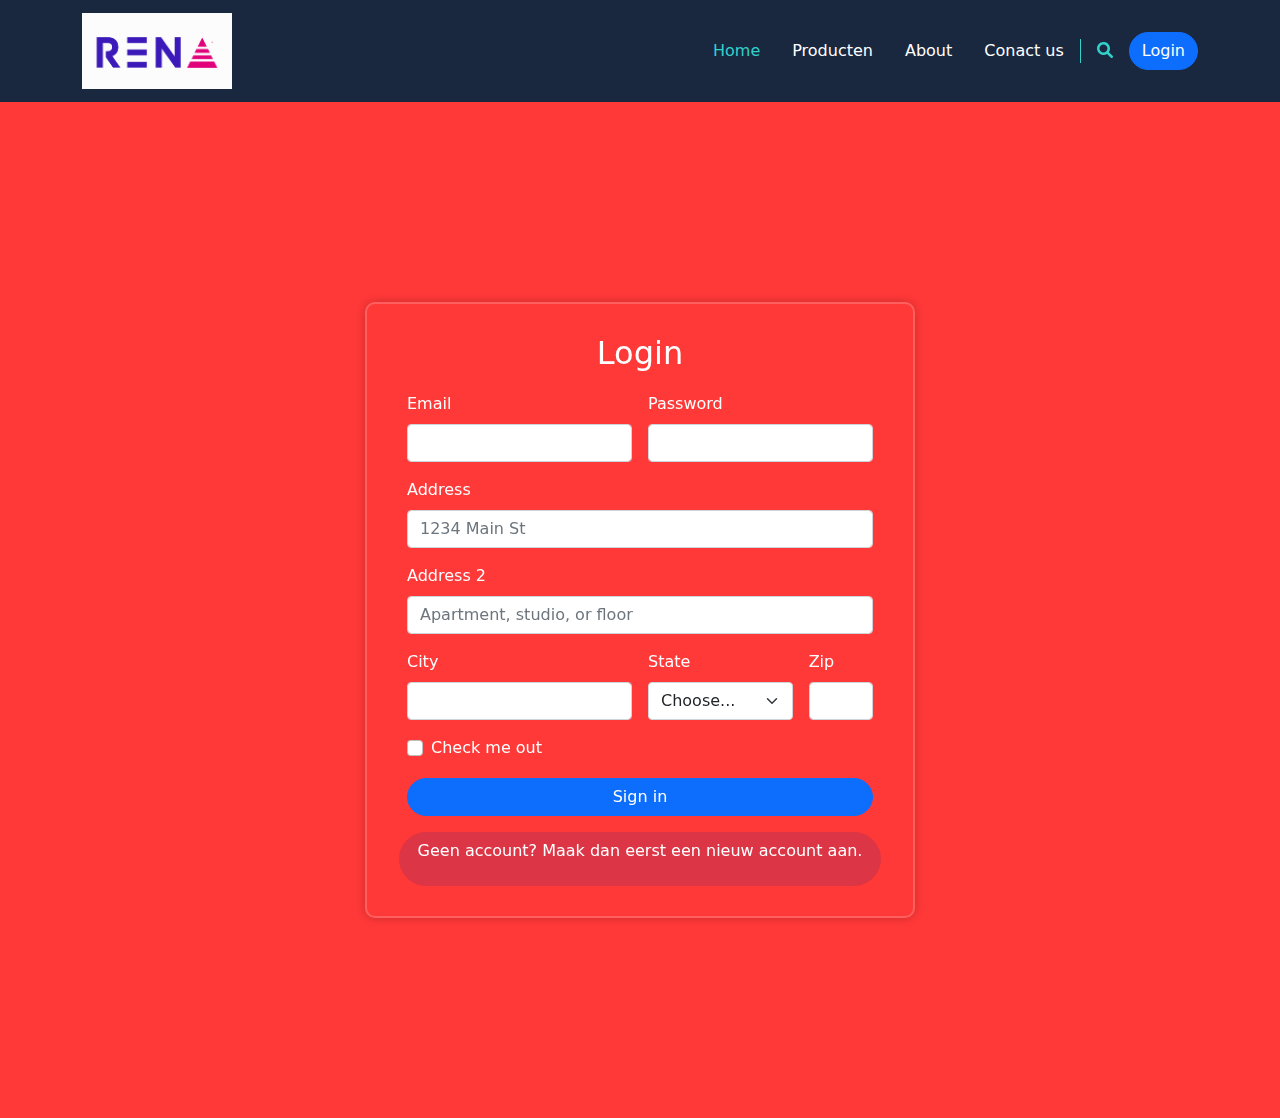
==== commit 0a9847c9: "redform2" ====
--- a/login.html
+++ b/login.html
@@ -1,116 +1,119 @@
 <!DOCTYPE html>
-<html lang="en">
-<head>
-    <meta charset="UTF-8">
-    <meta name="viewport" content="width=device-width, initial-scale=1.0">
-    <title>Document</title>
-    <link rel="stylesheet" href="css/bootstrap.min.css">
-    <link rel="stylesheet" href="css/all.min.css">
-    <link rel="stylesheet" href="css/rena.css">
-</head>
-          <body>
+  <html lang="en">
+    <head>
+      <meta charset="UTF-8">
+        <meta name="viewport" content="width=device-width, initial-scale=1.0">
+         <title>Document</title>
+          <link rel="stylesheet" href="css/bootstrap.min.css">
+           <link rel="stylesheet" href="css/all.min.css">
+               <link rel="stylesheet" href="css/rena.css">
+                                                                         </head>
+        
+        
+        <body>
 
-        <!--start navbar-->
+                                                                  <!--start navbar-->
 
-        
-        <nav class="navbar navbar-expand-lg sticky-top">
-          <div class="container">
-            <a class="navbar-brand" href="#"><img src="imags/logo.png" alt="" width="150px"></a>
-            <button class="navbar-toggler" type="button" data-bs-toggle="collapse" data-bs-target="#main" aria-controls="main" aria-expanded="false" aria-label="Toggle navigation">
-              <i class="fa-solid fa-bars"></i>              </button>
-            <div class="collapse navbar-collapse" id="main">
-              <ul class="navbar-nav ms-auto mb-2 mb-lg-0">
-                <li class="nav-item">
-                  <a class="nav-link p-lg-3 active" aria-current="page" href="index.html">Home</a>
-                </li>
-                <li class="nav-item">
-                  <a class="nav-link p-lg-3 " href="#">Producten</a>
-                </li>
-                <li class="nav-item">
-                  <a class="nav-link p-lg-3 " href="#">About </a>
-                </li>
-                <li class="nav-item">
-                  <a class="nav-link p-lg-3 " href="#">Conact us</a>
-                </li>
-              </ul>
-              <div class="search ps-3 pe-3">
-                <i class="fa-solid fa-magnifying-glass"></i>
-              </div>
-              <a class="btn btn-primary rounded-pill main-btn"  target="_blank" href="login.html">Login </a>
-            </div>
-          </div>
-        </nav>
-  
+          
+          <nav class="navbar navbar-expand-lg sticky-top">
+            <div class="container">
+              <a class="navbar-brand" href="#"><img src="imags/logo.png" alt="" width="150px"></a>
+                <button class="navbar-toggler" type="button" data-bs-toggle="collapse" data-bs-target="#main" aria-controls="main" aria-expanded="false" aria-label="Toggle navigation">
+                  <i class="fa-solid fa-bars"></i>              </button>
+                    <div class="collapse navbar-collapse" id="main">
+                    <ul class="navbar-nav ms-auto mb-2 mb-lg-0">
+                      <li class="nav-item">
+                      <a class="nav-link p-lg-3 active" aria-current="page" href="index.html">Home</a>
+                        </li>
+                          <li class="nav-item">
+                            <a class="nav-link p-lg-3 " href="#">Producten</a>
+                              </li>
+                                <li class="nav-item">
+                                    <a class="nav-link p-lg-3 " href="#">About </a>
+                                      </li>
+                                        <li class="nav-item">
+                                          <a class="nav-link p-lg-3 " href="#">Conact us</a>
+                                            </li>
+                                              </ul>
+                                                <div class="search ps-3 pe-3">
+                                                  <i class="fa-solid fa-magnifying-glass"></i>
+                                                  </div>
+                                                    <a class="btn btn-primary rounded-pill main-btn"  target="_blank" href="login.html">Login </a>
+                                                      </div>
+                                                          </div>
+                                                              </nav>
+      
 
-      <!--End navbar-->
+                                                                 <!--End navbar-->
 
 
 
-    <!--start form-->
+                                                                <!--start form-->  
+        <div class="formlogind">
+          <div class="backgrnodfrom">
+            <div class="login-container">
+            <h2>Login</h2>
+              <form class="row g-3">
+                <div class="col-md-6">
+                  <label for="inputEmail4" class="form-label">Email</label>
+                    <input type="email" class="form-control" id="inputEmail4">
+                      </div>
+                        <div class="col-md-6">
+                          <label for="inputPassword4" class="form-label">Password</label>
+                            <input type="password" class="form-control" id="inputPassword4">
+                              </div>
+                            <div class="col-12">
+                              <label for="inputAddress" class="form-label">Address</label>
+                                <input type="text" class="form-control" id="inputAddress" placeholder="1234 Main St">
+                                </div>
+                                  <div class="col-12">
+                                  <label for="inputAddress2" class="form-label">Address 2</label>
+                                    <input type="text" class="form-control" id="inputAddress2" placeholder="Apartment, studio, or floor">
+                                      </div>
+                                      <div class="col-md-6">
+                                        <label for="inputCity" class="form-label">City</label>
+                                          <input type="text" class="form-control" id="inputCity">
+                                            </div>
+                                            <div class="col-md-4">
+                                              <label for="inputState" class="form-label">State</label>
+                                              <select id="inputState" class="form-select">
+                                                <option selected>Choose...</option>
+                                                  <option>...</option>
+                                                  </select>
+                                                    </div>
+                                                    <div class="col-md-2">
+                                                      <label for="inputZip" class="form-label">Zip</label>
+                                                        <input type="text" class="form-control" id="inputZip">
+                                                                                                      </div>
+                                                          <div class="col-12">
+                                                            <div class="form-check">
+                                                              <input class="form-check-input" type="checkbox" id="gridCheck">
+                                                                <label class="form-check-label" for="gridCheck">
+                                                                  Check me out 
+                                                                  </label>
+                                                                    </div>
+                                                                      </div>
+                                                                        <div class="col-12">
+                                                                            <button type="submit" class="btn btn-primary w-100 rounded-pill">Sign in</button>
+                                                                          </div>
+                                                                              <div class="registeren btn btn-danger w-60 rounded-pill">
+                                                                                <div class="register-link gray-100">
+                                                                                  <p>Geen account? Maak dan eerst een nieuw account aan. </div>
+                                                                                    </div>
+                                                                                        </div> 
+                                                                                          </div>
+                                                                                            </form></div>
+            
+                                                                 <!--end form-->
 
-        
-     <div class="formlogind">
-      <div class="backgrnodfrom">
-           <div class="login-container">
-            <h2>Login</h2>
-           <form class="row g-3">
-            <div class="col-md-6">
-              <label for="inputEmail4" class="form-label">Email</label>
-              <input type="email" class="form-control" id="inputEmail4">
-            </div>
-            <div class="col-md-6">
-              <label for="inputPassword4" class="form-label">Password</label>
-              <input type="password" class="form-control" id="inputPassword4">
-            </div>
-            <div class="col-12">
-              <label for="inputAddress" class="form-label">Address</label>
-              <input type="text" class="form-control" id="inputAddress" placeholder="1234 Main St">
-            </div>
-            <div class="col-12">
-              <label for="inputAddress2" class="form-label">Address 2</label>
-              <input type="text" class="form-control" id="inputAddress2" placeholder="Apartment, studio, or floor">
-            </div>
-            <div class="col-md-6">
-              <label for="inputCity" class="form-label">City</label>
-              <input type="text" class="form-control" id="inputCity">
-            </div>
-            <div class="col-md-4">
-              <label for="inputState" class="form-label">State</label>
-              <select id="inputState" class="form-select">
-                <option selected>Choose...</option>
-                <option>...</option>
-              </select>
-            </div>
-            <div class="col-md-2">
-              <label for="inputZip" class="form-label">Zip</label>
-              <input type="text" class="form-control" id="inputZip">
-            </div>
-            <div class="col-12">
-              <div class="form-check">
-                <input class="form-check-input" type="checkbox" id="gridCheck">
-                <label class="form-check-label" for="gridCheck">
-                 Check me out 
-                </label>
-              </div>
-            </div>
-            <div class="col-12">
-              <button type="submit" class="btn btn-primary w-100 rounded-pill">Sign in</button>
-            </div>
-            <div class="registeren btn btn-danger w-60 rounded-pill">
-            <div class="register-link gray-100">
-              <p>Geen account? Maak dan eerst een nieuw account aan. </div>
-            </div>
-          </div> 
-        </div>
-          </form></div>
-        
-            <!--end form-->
+                                                                 <!--js fils-->
 
 
+                                                         <script src="js/bootstrap.bundle.min.js"></script>
+                                                                     <script src="js/all.min.js"></script>
 
-             <!--js fils-->
-    <script src="js/bootstrap.bundle.min.js"></script>
-    <script src="js/all.min.js"></script>
-<!-- End js fils-->
-       </body>
-</html>+
+                                                                <!-- End js fils-->
+
+        </body>
+  </html>--- a/css/rena.css
+++ b/css/rena.css
@@ -4,12 +4,14 @@
 }
 body{
     font-family: "Robot" sans-serif;
-    padding: 0;
-    margin: 0;
+    padding: 0px;
+    margin: 0px;
 }
 /*start navbar*/
 .navbar {
     background-color: #19283f;
+    justify-content: center;
+    align-items: center;
 }
 
 .navbar .navbar-nav .nav-link {
@@ -136,14 +138,24 @@
     background-color: #0056b3;
   }
   
-  .formlogind{
-  display: flex;
-  justify-content: center;
-  align-items: center;
-  min-width: 100vh;
-    background: url(/imags/pexels-george-dolgikh-1666065.jpg) no-repeat;
-    background-size: cover;
-    background-position: center;
+  .backgrnodfrom{
+   background-color: rgba(255, 0, 0, 0.781);
+     width: 100%;
+      display: flex;
+        justify-content: center;
+         align-items: center;
+          min-width: 70vh;
+           background-size: cover;
+            background-position: center;
+                                          }
+
+                                          
+
+  /* End form css van login 9 */
+
+  @media screen and (min-width: 200px) (max-width 600px) {
+    .form .navbar {
+      width: 100%; /* New width for screens smaller than 767px */
+    }
   }
-
-  /*form css van login 9 */
+  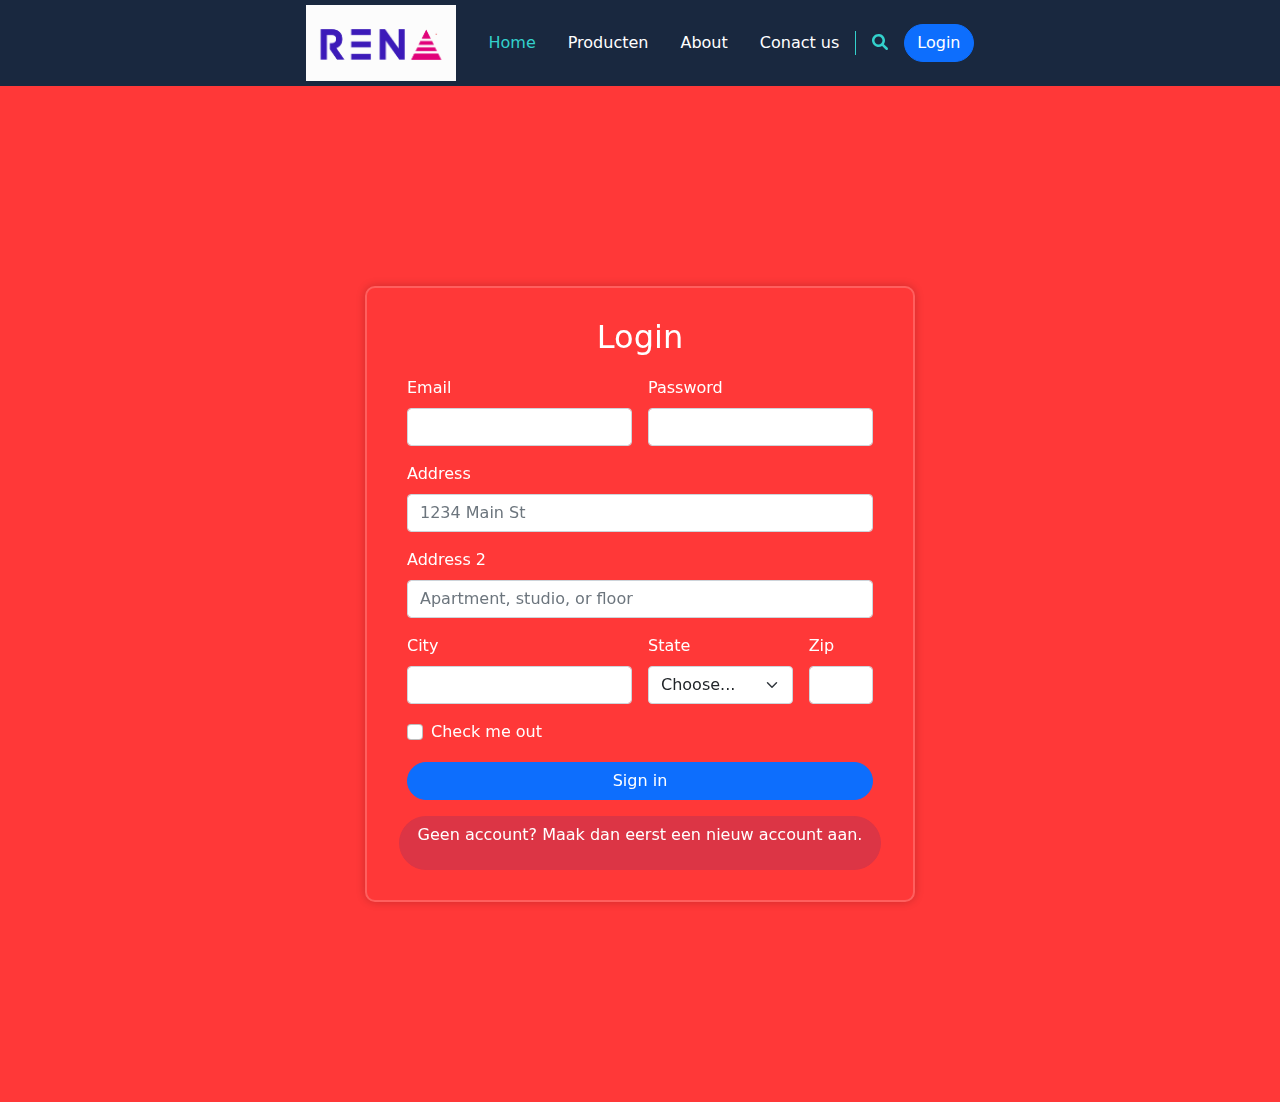
==== commit bc4971c1: "login pag" ====
--- a/login.html
+++ b/login.html
@@ -10,16 +10,16 @@
                                                                          </head>
         
         
-        <body>
+        <body class="Body-login">
 
                                                                   <!--start navbar-->
 
           
-          <nav class="navbar navbar-expand-lg sticky-top">
-            <div class="container">
+          <nav class="navbar2 navbar-expand-lg sticky-top">
+            <div class="container2">
               <a class="navbar-brand" href="#"><img src="imags/logo.png" alt="" width="150px"></a>
                 <button class="navbar-toggler" type="button" data-bs-toggle="collapse" data-bs-target="#main" aria-controls="main" aria-expanded="false" aria-label="Toggle navigation">
-                  <i class="fa-solid fa-bars"></i>              </button>
+                  <i class="fa-solid fa-bars"></i>  </button>
                     <div class="collapse navbar-collapse" id="main">
                     <ul class="navbar-nav ms-auto mb-2 mb-lg-0">
                       <li class="nav-item">
@@ -36,21 +36,24 @@
                                             </li>
                                               </ul>
                                                 <div class="search ps-3 pe-3">
-                                                  <i class="fa-solid fa-magnifying-glass"></i>
-                                                  </div>
-                                                    <a class="btn btn-primary rounded-pill main-btn"  target="_blank" href="login.html">Login </a>
-                                                      </div>
-                                                          </div>
-                                                              </nav>
-      
+                                                    <i class="fa-solid fa-magnifying-glass"></i>
+                                                    </div>
+                                                      <a class="btn btn-primary rounded-pill main-btn"  target="_blank" href="login.html">Login </a>
+                                                        </div>
+                                                            </div>
+                                                                </nav>
+        
 
                                                                  <!--End navbar-->
 
 
+                                                                 
+
+
 
                                                                 <!--start form-->  
-        <div class="formlogind">
-          <div class="backgrnodfrom">
+        <div class="formlogind ">
+          <div class="backgrnodfrom ">
             <div class="login-container">
             <h2>Login</h2>
               <form class="row g-3">
@@ -62,58 +65,58 @@
                           <label for="inputPassword4" class="form-label">Password</label>
                             <input type="password" class="form-control" id="inputPassword4">
                               </div>
-                            <div class="col-12">
-                              <label for="inputAddress" class="form-label">Address</label>
-                                <input type="text" class="form-control" id="inputAddress" placeholder="1234 Main St">
-                                </div>
-                                  <div class="col-12">
-                                  <label for="inputAddress2" class="form-label">Address 2</label>
-                                    <input type="text" class="form-control" id="inputAddress2" placeholder="Apartment, studio, or floor">
-                                      </div>
-                                      <div class="col-md-6">
-                                        <label for="inputCity" class="form-label">City</label>
-                                          <input type="text" class="form-control" id="inputCity">
+                                <div class="col-12">
+                                  <label for="inputAddress" class="form-label">Address</label>
+                                    <input type="text" class="form-control" id="inputAddress" placeholder="1234 Main St">
+                                    </div>
+                                      <div class="col-12">
+                                        <label for="inputAddress2" class="form-label">Address 2</label>
+                                          <input type="text" class="form-control" id="inputAddress2" placeholder="Apartment, studio, or floor">
                                             </div>
-                                            <div class="col-md-4">
-                                              <label for="inputState" class="form-label">State</label>
-                                              <select id="inputState" class="form-select">
-                                                <option selected>Choose...</option>
-                                                  <option>...</option>
-                                                  </select>
-                                                    </div>
-                                                    <div class="col-md-2">
-                                                      <label for="inputZip" class="form-label">Zip</label>
-                                                        <input type="text" class="form-control" id="inputZip">
-                                                                                                      </div>
-                                                          <div class="col-12">
-                                                            <div class="form-check">
-                                                              <input class="form-check-input" type="checkbox" id="gridCheck">
-                                                                <label class="form-check-label" for="gridCheck">
-                                                                  Check me out 
-                                                                  </label>
-                                                                    </div>
+                                            <div class="col-md-6">
+                                              <label for="inputCity" class="form-label">City</label>
+                                                <input type="text" class="form-control" id="inputCity">
+                                                  </div>
+                                                  <div class="col-md-4">
+                                                    <label for="inputState" class="form-label">State</label>
+                                                      <select id="inputState" class="form-select">
+                                                        <option selected>Choose...</option>
+                                                          <option>...</option>
+                                                            </select>
+                                                              </div>
+                                                                <div class="col-md-2">
+                                                                  <label for="inputZip" class="form-label">Zip</label>
+                                                                    <input type="text" class="form-control" id="inputZip">                                             
                                                                       </div>
-                                                                        <div class="col-12">
-                                                                            <button type="submit" class="btn btn-primary w-100 rounded-pill">Sign in</button>
-                                                                          </div>
-                                                                              <div class="registeren btn btn-danger w-60 rounded-pill">
-                                                                                <div class="register-link gray-100">
-                                                                                  <p>Geen account? Maak dan eerst een nieuw account aan. </div>
-                                                                                    </div>
-                                                                                        </div> 
-                                                                                          </div>
-                                                                                            </form></div>
-            
-                                                                 <!--end form-->
+                                                                          <div class="col-12">
+                                                                            <div class="form-check">
+                                                                              <input class="form-check-input" type="checkbox" id="gridCheck">
+                                                                                <label class="form-check-label" for="gridCheck">
+                                                                                  Check me out 
+                                                                                    </label>
+                                                                                      </div>
+                                                                                        </div>
+                                                                                          <div class="col-12">
+                                                                                            <button type="submit" class="btn btn-primary w-100 rounded-pill">Sign in</button>
+                                                                                              </div>
+                                                                                                  <div class="registeren btn btn-danger w-60 rounded-pill">
+                                                                                                    <div class="register-link gray-100">
+                                                                                                      <p>Geen account? Maak dan eerst een nieuw account aan. </div>
+                                                                                                        </div>
+                                                                                                            </div> 
+                                                                                                              </div>
+                                                                                                                </form></div>
+                    
+                                                                  <!--end form-->
 
-                                                                 <!--js fils-->
+                                                                  <!--js fils-->
 
 
                                                          <script src="js/bootstrap.bundle.min.js"></script>
                                                                      <script src="js/all.min.js"></script>
 
 
-                                                                <!-- End js fils-->
+                                                                 <!-- End js fils-->
 
         </body>
   </html>--- a/css/rena.css
+++ b/css/rena.css
@@ -13,6 +13,48 @@
     justify-content: center;
     align-items: center;
 }
+/*navbar2*/
+.navbar2{ 
+  background-color: #19283f;
+  justify-content: center;
+  align-items: center;
+  display: flex;
+}
+.container{
+  display: flex;
+}
+
+
+  .navbar2 .navbar-nav .nav-link {
+
+    color: white;
+}
+
+.navbar2 .navbar-nav .nav-link.active,
+.navbar2 .navbar-nav .nav-link.focus,
+.navbar2 .navbar-nav .nav-link:hover{
+
+color: var(--green-color);
+}
+
+.navbar2 .search{
+    border-left: 1px solid var(--green-color);
+}
+.navbar2 .search svg{
+    color: var(--green-color)
+}
+.navbar2 .navbar-toggler{
+    color: white;
+    font-size: 25px;
+    border-color: white;
+}
+.navbar2 .navbar-toggler:focus{
+    box-shadow: none;
+}
+
+/*navbar2*/
+
+
 
 .navbar .navbar-nav .nav-link {
 
@@ -59,11 +101,6 @@
     align-items: center;
     margin-bottom: 40px;
 }
-section{
-
-    padding: 20px;
-}
-
 
 .carousel-item img {
     max-width: 100%; /* Beperk de maximale breedte van de afbeelding */
@@ -102,6 +139,7 @@
     border-radius: 10px;
     padding: 30px 40px;
     margin: 200px;
+    
   }
   
   .login-container h2 {
@@ -138,24 +176,44 @@
     background-color: #0056b3;
   }
   
-  .backgrnodfrom{
-   background-color: rgba(255, 0, 0, 0.781);
-     width: 100%;
-      display: flex;
-        justify-content: center;
-         align-items: center;
-          min-width: 70vh;
-           background-size: cover;
-            background-position: center;
-                                          }
+  .formlogind{
+    background-color: rgba(255, 0, 0, 0.781);
+      width: 100%;
+       display: flex;
+         justify-content: center;
+          align-items: center;
+           min-width: 100vh;
+            background-size: cover;
+             background-position: center;
+                                           }
 
                                           
 
   /* End form css van login 9 */
 
-  @media screen and (min-width: 200px) (max-width 600px) {
-    .form .navbar {
-      width: 100%; /* New width for screens smaller than 767px */
-    }
-  }
-  +  .Body-login{
+
+    font-family: "Robot" sans-serif;
+    padding: 0px;
+    margin: 0px;
+}
+
+
+  @media screen and (max-width: 868px) {
+    .navbar2 {
+      width: auto;
+       display: flex;
+         justify-content: center;
+          align-items: center;
+           min-width: 100vh;
+            background-size: cover;
+             background-position: center;
+             padding: 8px 0px;} }
+
+             
+
+
+             .container2{
+              justify-content: center;
+              display: flex;
+             }